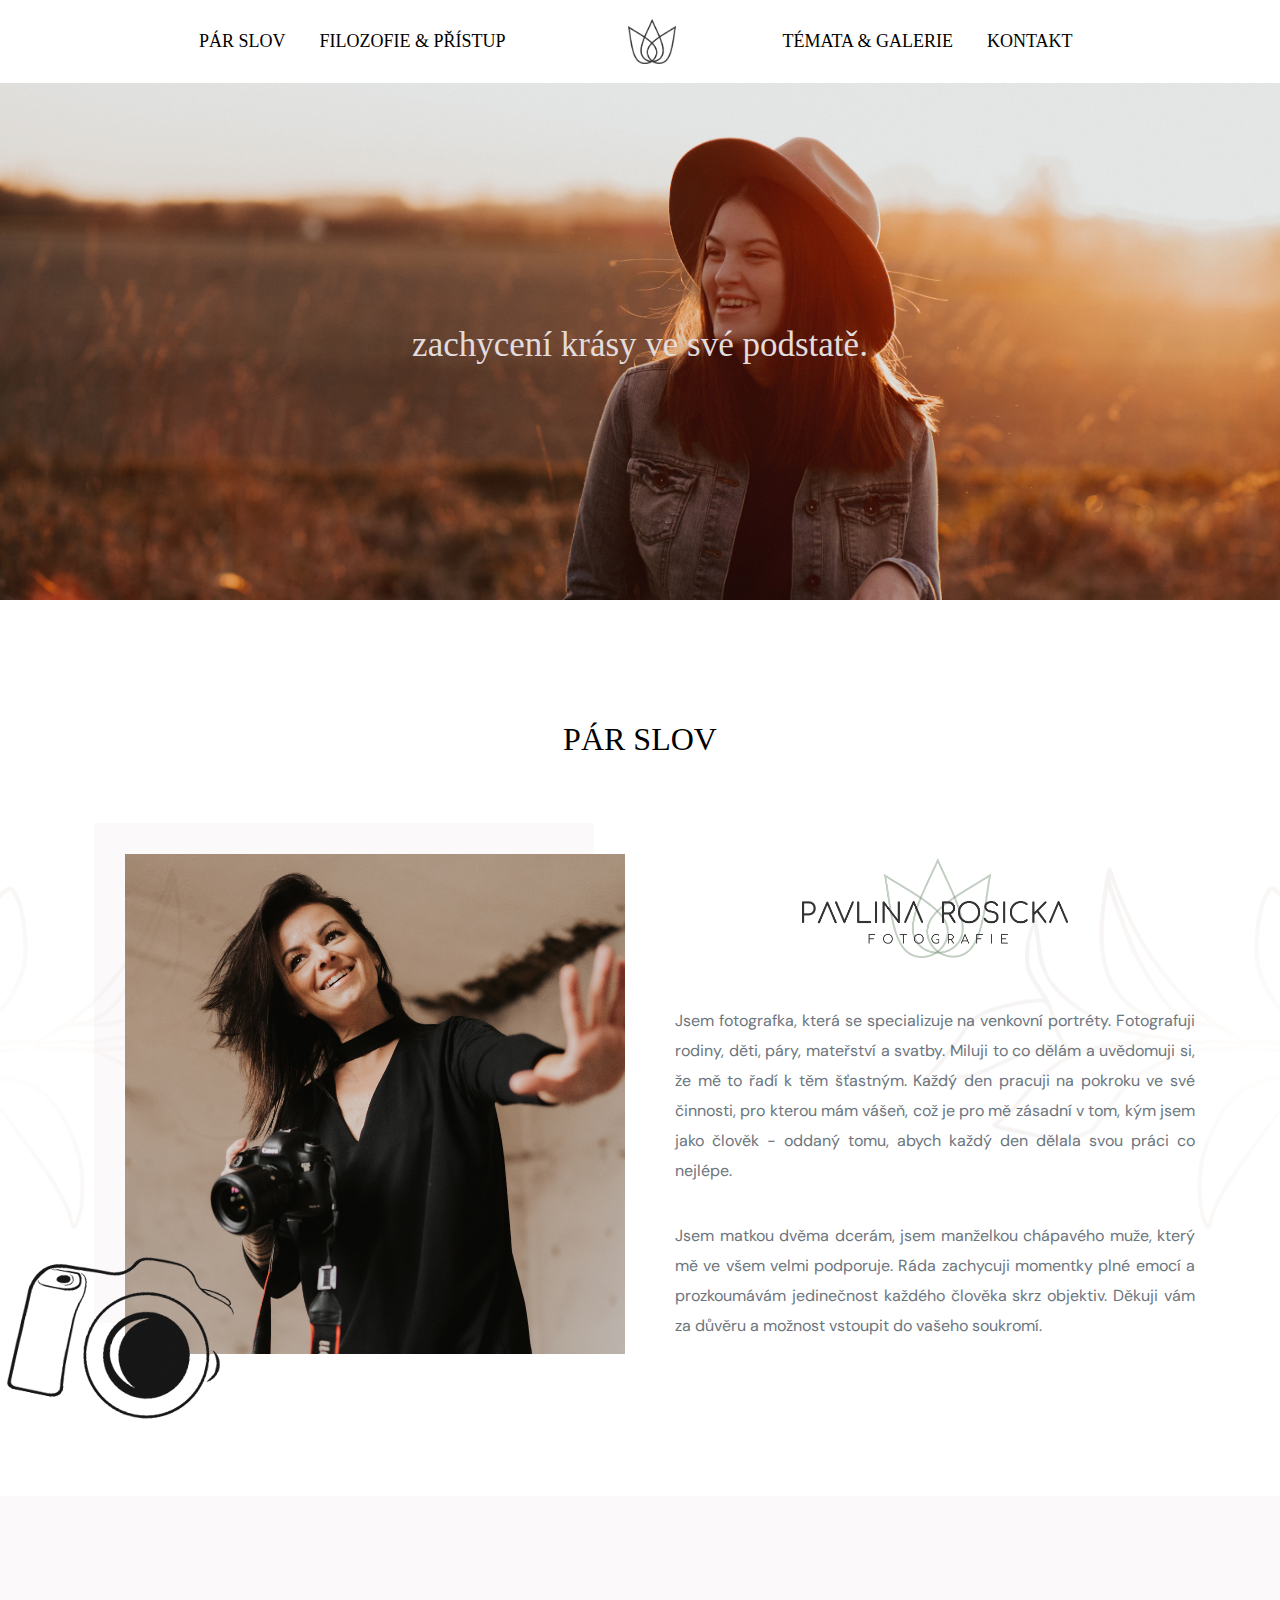
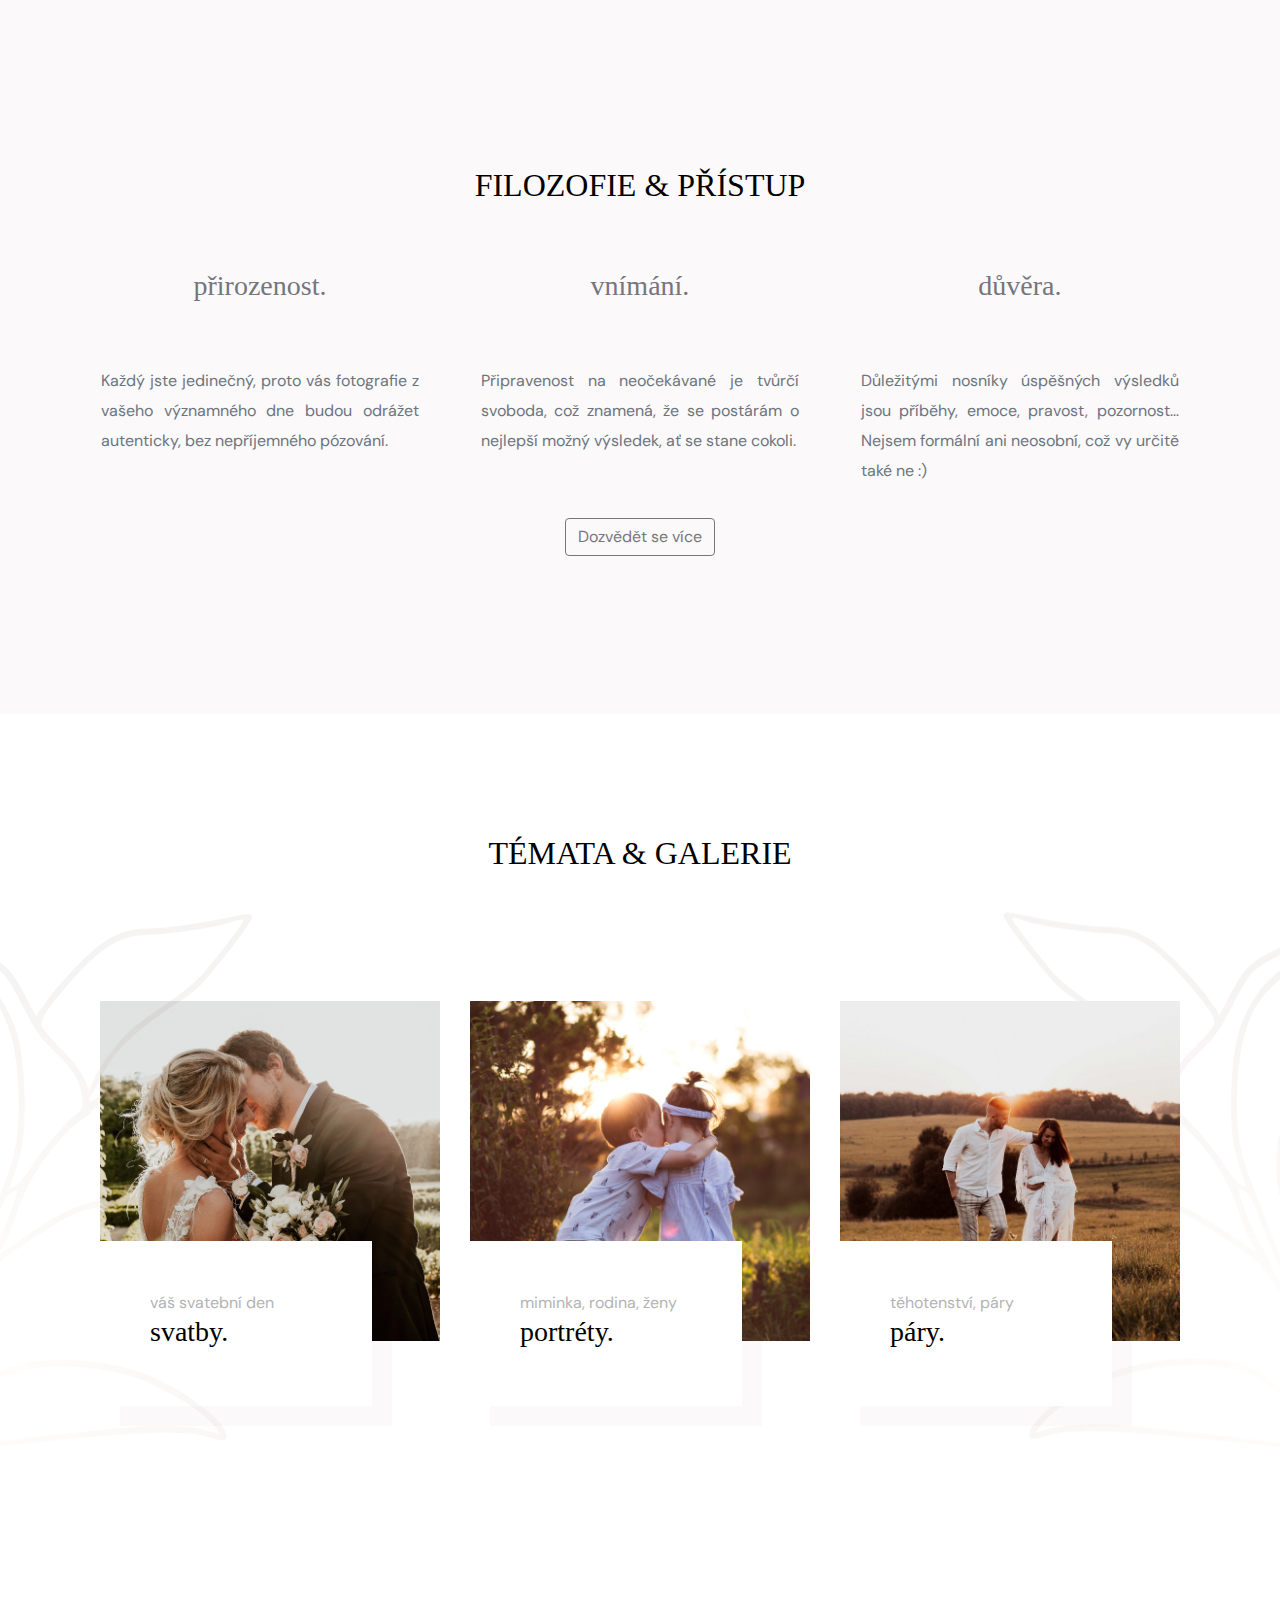
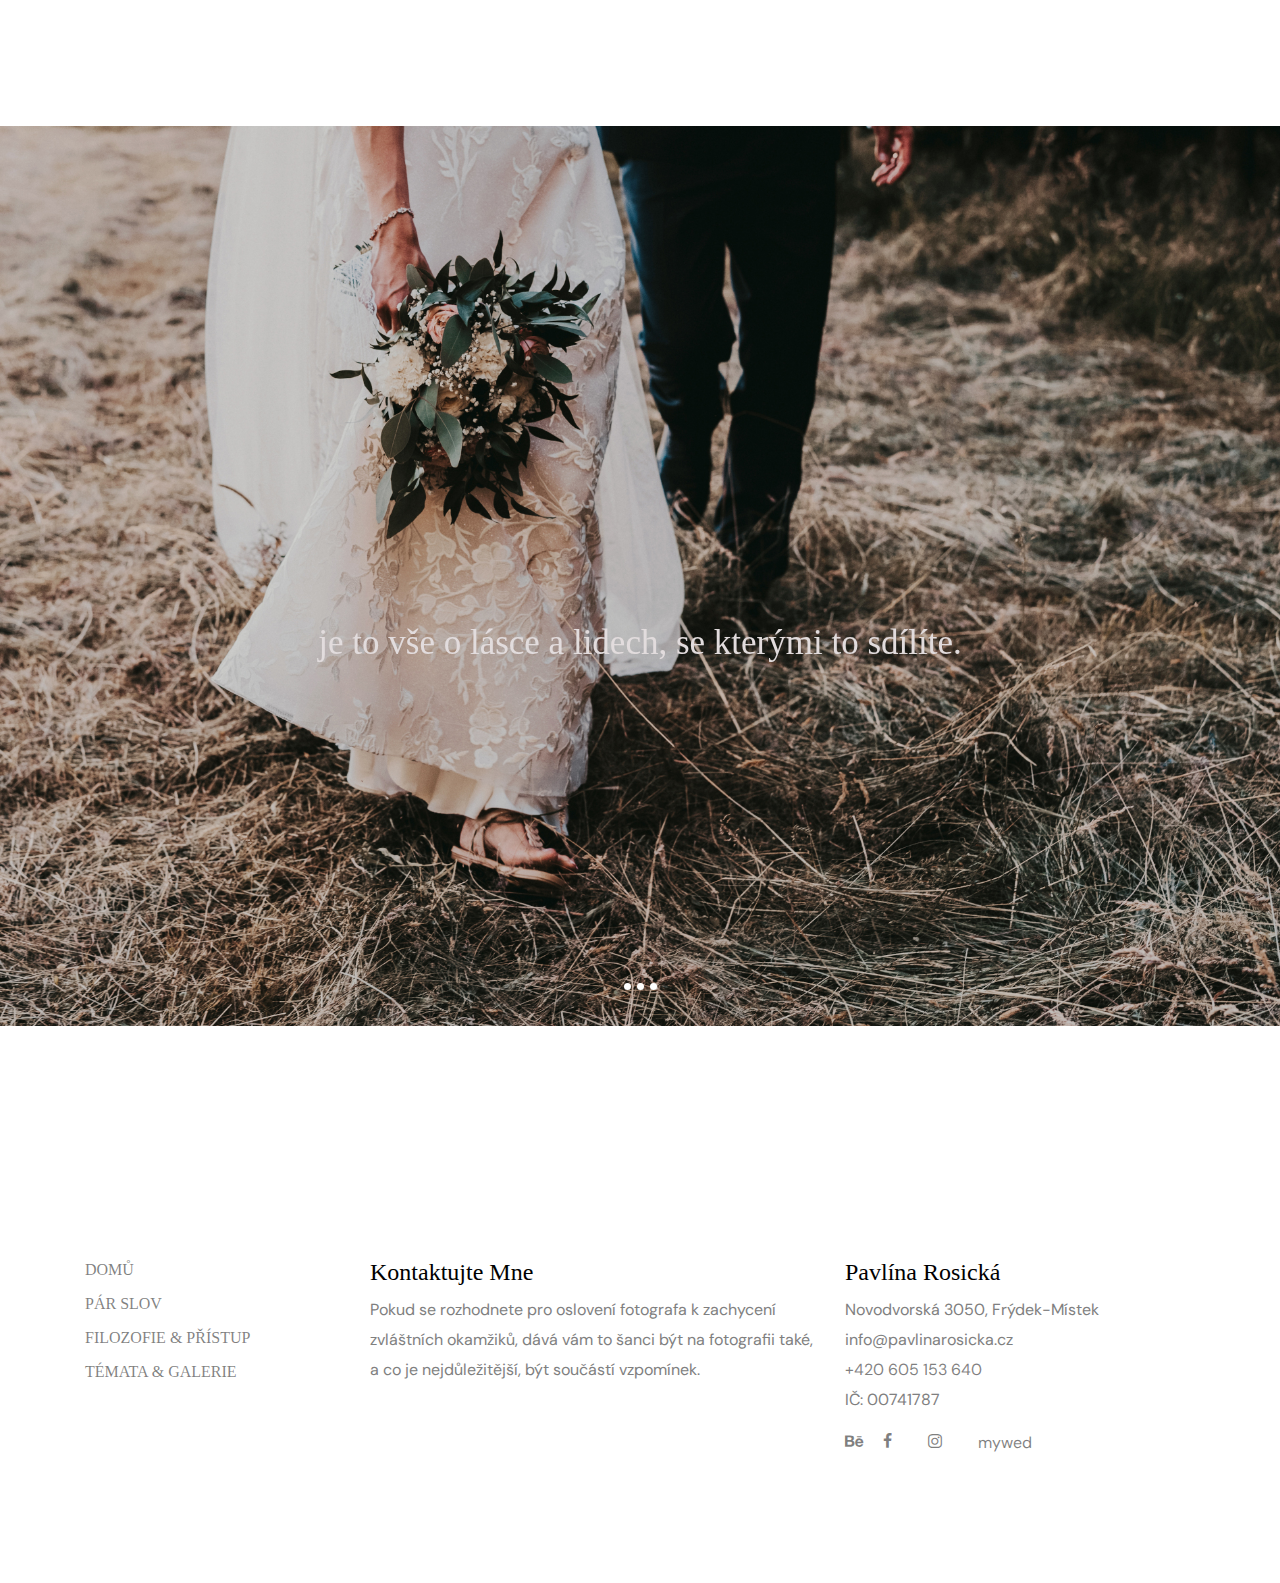
==== index.html @ b14a6e4b "web sdílení" ====
<!DOCTYPE html>
<html lang="cs">

<head>
  <meta charset="utf-8">
  <meta property="og:image" content="http://www.pavlinarosicka.cz/assets/img/logo-sdileni.png">
  <!-- Doplnit aktuální webovku a obrázek, který by se měl zobrazit-->
  <meta name="viewport" content="width=device-width, initial-scale=1, shrink-to-fit=no">
  <meta name="title" content="Pavlína Rosická - svatební fotografka">
  <meta name="description" content="Svatby, Portréty, Rodiny, Páry, Těhotenství, Miminka">
  <meta name="keywords"
    content="portréty,miminka,svatby,děti,novorozeňata,maminky,rodiny,partneři,zásnuby,těhotenství,páry">
  <meta name="author" content="Karina Kotalová">
  <title>Pavlína Rosická - svatební fotografka</title>
  <link rel="shortcut icon" href="assets/img/favicon.ico" alt="Pavlína Rosická fotografka logo">
  <!-- Doplnit logo s koncovkou ico-->
  <link rel="stylesheet" href="css/style.css">
  <link href="https://fonts.googleapis.com/css?family=DM+Sans:300,400,700&display=swap" rel="stylesheet">
  <link rel="stylesheet" href="fonts/icomoon/style.css">
  <link rel="stylesheet" href="css/bootstrap.min.css">
  <link rel="stylesheet" href="css/owl.carousel.min.css">
  <link rel="stylesheet" href="fonts/flaticon/font/flaticon.css">
</head>

<!-- Body Start-->

<body class="modal-padding body-home" data-spy="scroll" data-target=".site-navbar-target" data-offset="300">

  <div class="site-wrap" id="home-section">

    <div class="site-mobile-menu site-navbar-target">

      <div class="site-mobile-menu-header">
        <div class="site-mobile-menu-close">
          <span class="icon-close2 js-menu-toggle">
          </span>
        </div>
      </div>
      <div class="site-mobile-menu-body"></div>

    </div>

  </div>

  <!-- Header Start-->
  <header id="header-1" id="domu" class="site-navbar site-navbar-target fixed-top" style="background: white;" role="banner">

    <div>
      <div class="row align-items-center">

        <div class="col-lg-5">
          <nav class="site-navigation text-right ml-auto" role="navigation">
            <ul class="site-menu main-menu js-clone-nav ml-auto d-none d-lg-block">
              <li><a style="font-size: 18px;" href="index.html#omne" class="nav-link">PÁR SLOV</a></li>
              <li><a style="font-size: 18px;" href="index.html#filozofie" class="nav-link">FILOZOFIE &amp; PŘÍSTUP</a>
              </li>
            </ul>
          </nav>
        </div>

        <div class="col-lg-2 text-center">

          <div class="ml-3 site-logo"><a href="index.html"><img class="img-fluid" style="max-height: 45px;"
                src="assets/img/logo.png" alt="Logo růže v linkách"></a>
          </div>


          <div class="ml-auto toggle-button d-inline-block d-lg-none mt-4"><a href="#"
              class="site-menu-toggle js-menu-toggle"><span class="icon-menu h3 mr-4"></span></a>
          </div>

        </div>

        <div class="col-lg-5">
          <nav class="site-navigation text-left mr-auto " role="navigation">
            <ul class="site-menu main-menu js-clone-nav ml-auto d-none d-lg-block">
              <li><a style="font-size: 18px;" href="index.html#temata" class="nav-link">TÉMATA &amp; GALERIE</a></li>
              <li><a style="font-size: 18px;" href="#kontakt" class="nav-link">KONTAKT</a></li>
            </ul>
          </nav>
        </div>

      </div>
    </div>

  </header>
  <!-- Header End-->

  <!-- Wrapper Start-->
  <div id="fh5co-wrapper">
    <div id="fh5co-page">

      <div class="fh5co-hero" data-section="home">

        <div class="fh5co-overlay">
        </div>

        <div class="fh5co-cover text-center bg-2" data-stellar-background-ratio="0.5"
          style="background-image: url(assets/img/hlavni-fotografie.jpg)">
          <div class="display-t">
            <div class="display-tc">

              <div class="container">
                <div class="col-md-12 col-md-offset-1">
                  <div>
                    <h2 style="font-size: 35px; margin-top: 120px; color: #E2DCDD;">zachycení krásy ve své podstatě.
                    </h2>
                    </p>
                  </div>
                </div>
              </div>

            </div>
          </div>
        </div>

      </div>

    </div>
  </div>
  <!-- Wrapper End-->

  <!-- Our Story Start -->
  <section id="omne" class="Our-story-area story-padding">

    <div class="container">
      <div class="row">
        <div class="col-lg-12">
          <div class="text-center">
            <h2 class="text-black mb-5">PÁR SLOV</h2>
          </div>
        </div>
      </div>
    </div>

    <div class="container">
      <div class="row">

        <div class="col-lg-6">
          <div class="story-img year-experience-99301 mt-5">
            <img src="assets/img/muj-portret.jpg" class="story-imges" alt="Portrét fotografky Pavlíny Rosické">
            <div class="shape-flower-img">
              <img src="assets/img/fotoaparat-linky.png" class="flower-top" alt="Grafika fotoaparátu v linkách">
            </div>
          </div>
        </div>

        <div class="col-lg-6">
          <div class="story-caption text-center">
            <img style="max-height: 100px;" src="assets/img/logo-o-mne.png" class="img-fluid mt-1 mb-5" alt="Logo růže s nápisem Pavlína Rosická">
            <p style="color: black;" class="text-justify text-muted story1">
              Jsem fotografka, která se specializuje na venkovní
              portréty. Fotografuji rodiny, děti, páry, mateřství a svatby. Miluji to co dělám a uvědomuji si, že mě
              to řadí k těm šťastným. Každý den pracuji na pokroku ve své činnosti, pro kterou mám vášeň, což je pro
              mě zásadní v tom, kým jsem jako člověk - oddaný tomu, abych každý den dělala svou práci co nejlépe.</p>
            <p style="color: black;" class="text-justify text-muted story1">Jsem matkou dvěma dcerám,
              jsem manželkou chápavého muže, který mě ve všem velmi podporuje.
              Ráda zachycuji momentky plné emocí a prozkoumávám jedinečnost každého člověka skrz objektiv.
              Děkuji vám za důvěru a možnost vstoupit do vašeho soukromí.
            </p>
          </div>
        </div>


      </div>
    </div>


    <div class="shape-flower d-none d-xl-block mt-5 mb-5">
      <img src="assets/img/shape_left.png" class="flower1" alt="Dekorativní kytka nalevo">
      <img src="assets/img/shape_right.png" class="flower2 " alt="Dekorativní kytka napravo">
    </div>

  </section>
  <!-- Our Story End -->

  <!-- Services Area Start-->
  <section id="filozofie" class="service-area">

    <div class="container">
      <div class="row">
        <div class="col-lg-12">
          <div class="text-center">
            <h2 style="margin-top: 100px;" class="mb-5 text-black">FILOZOFIE &amp; PŘÍSTUP</h2>
          </div>
        </div>
      </div>
    </div>

    <div class="container">
      <div class="row">

        <div class="col-lg-4">
          <div class="singl-services text-center mb-60">
            <div class="top-caption mb-5 mt-3">
              <h3>přirozenost.</h3>
            </div>
            <div class="bottom-caption">
              <p class="p-3 text-justify text-muted">Každý jste jedinečný, proto vás
                fotografie z vašeho významného dne budou odrážet autenticky,
                bez nepříjemného pózování.</p>
            </div>
          </div>
        </div>

        <div class="col-lg-4">
          <div class="singl-services text-center mb-60">
            <div class="top-caption mb-5 mt-3">
              <h3>vnímání.</h3>
            </div>
            <div class="bottom-caption">
              <p class="p-3 text-justify text-muted">Připravenost na neočekávané je tvůrčí svoboda,
                což znamená, že se postárám o nejlepší možný výsledek, ať se stane cokoli.</p>
            </div>
          </div>
        </div>

        <div class="col-lg-4">
          <div class="singl-services text-center mb-60">
            <div class="top-caption mb-5 mt-3">
              <h3>důvěra.</h3>
            </div>
            <div class="bottom-caption">
              <p class="p-3 text-justify text-muted">Důležitými nosníky úspěšných výsledků
                jsou příběhy, emoce, pravost, pozornost… Nejsem formální ani neosobní, což vy určitě také ne :)
              </p>
            </div>
          </div>
        </div>

        <div class="col-lg-12 text-center mb-5">
          <a href="#portfolioModal1" class="btn portfolio-link" data-toggle="modal"
            style="color:#777; border-color: #777;">Dozvědět se více</a>
        </div>

      </div>
    </div>

  </section>
  <!-- Services Area End-->

  <!-- our Memories start -->
  <section id="temata" class="our-memories-area section-padding2">

    <div class="container">

      <div class="row ">
        <div class="col-lg-12">
          <div class="text-center">
            <h2 class="text-black mb-5">TÉMATA &amp; GALERIE</h2>
          </div>
        </div>
      </div>

      <div class="site-section">

        <div class="container">
          <div class="row">

            <div class="col-md-4 ml-auto">
              <div class="media-92812">
                <a style="text-decoration:none" href="fotogalerie-svatby.html"><img src="assets/img/foceni-svatby.jpg"
                    alt="Fotogalerie svateb" class="img-fluid">
                  <div class="text">
                    <span class="caption">váš svatební den</span>
                    <h3>svatby.</h3>
                </a>
              </div>
            </div>
          </div>

          <div class="col-md-4">
            <div class="media-92812">
              <a style="text-decoration:none" href="fotogalerie-miminka-deti-rodiny.html"><img
                  src="assets/img/foceni-deti.jpg" alt="Fotogalerie portrétů" class="img-fluid">
                <div class="text">
                  <span class="caption">miminka, rodina, ženy</span>
                  <h3>portréty.</h3>
              </a>
            </div>
          </div>
        </div>

        <div class="memories-shape d-none d-xl-block">
          <img src="assets/img/memories/left-img.png" class="memories-shape1" alt="">
          <img src="assets/img/memories/right-img.png" class="memories-shape2" alt="">
        </div>

        <div class="col-md-4 ml-auto">
          <div class="media-92812">
            <a style="text-decoration:none" href="fotogalerie-tehotenstvi-pary.html"><img src="assets/img/foceni-pary.png"
              alt="Fotogalerie párů" class="img-fluid">
              <div class="text">
                <span class="caption">těhotenství, páry</span>
                <h3>páry.</h3>
            </a>
          </div>
        </div>
      </div>


    </div>
    </div>

    </div>

    </div>
    <!-- Shape Img -->
  </section>
  <!-- our Memories End-->


  <!-- Carousel Start-->
  <div class="site-section">
    <div class="owl-carousel owl-1">

      <div class="ftco-blocks-cover-1">
        <div class="ftco-cover-1" style="background-image: url('assets/img/svatebnifotoprolinani1.jpg');">
          <div class="row align-items-center justify-content-center">
            <div class="col-lg-12 text-center p-5 m-5">
              <h2 style="font-size: 35px; color: #E2DCDD; margin-top: 400px;">je to vše o lásce a lidech, se
                kterými to sdílíte.</h2>
            </div>
          </div>
        </div>
      </div>

      <div class="ftco-blocks-cover-1">
        <div class="ftco-cover-1" style="background-image: url('assets/img/svatebnifotoprolinani2.jpg');">
          <div class="row align-items-center justify-content-center">
            <div class="col-lg-12 p-5 m-5">
              <h2 style="font-size: 35px; color: #E2DCDD; margin-top: 400px;">ráda vás navedu, pokud bude potřeba.
              </h2>
            </div>
          </div>
        </div>
      </div>

      <div class="ftco-blocks-cover-1">
        <div class="ftco-cover-1" style="background-image: url('assets/img/svatebnifotoprolinani3.jpg');">
          <div class="row align-items-center justify-content-center text-right">
            <div class="col-lg-12 p-5 m-5">
              <h2 style="font-size: 35px; color: #E2DCDD; margin-top: 400px;">zachycení jedinečnosti, v tom, jak se
                odvíjí.</h2>
            </div>
          </div>
        </div>
      </div>

    </div>
  </div>
  <!-- Carousel End-->

  <!-- ======= Start Modal section ======= -->
  <!-- Start Modal 1-->
  <div class="portfolio-modal modal modal-padding fade" id="portfolioModal1" tabindex="-1" role="dialog"
    aria-hidden="true">
    <div class="modal-dialog">
      <div class="modal-content">

        <div class="close-modal" data-dismiss="modal"><img src="assets/img/close-icon.svg" alt="Close modal">
        </div>

        <div class="container">
          <div class="row justify-content-center">
            <div class="col-lg-10">
              <div class="modal-body">

                <!-- Project Details Go Here-->
                <h2 class="text-uppercase mt-5">FILOZOFIE & PŘÍSTUP</h2>
                <p class="font-italic">
                  "Užijte si váš den naplno"
                </p>
                <hr class="m-4">
                <p class="text-justify m-3">Každý jste jedinečný, proto vás fotografie z vašeho významného dne budou
                  odrážet
                  autenticky, bez nepříjemného pózování.
                </p>
                <img src="assets/img/objeti.jpg" alt="Objetí muže a ženy" class="img-fluid">
                <p class="text-justify m-3">Rozhodli jste se pro kostel, stodolu nebo louku. Máte v plánu pozvat dva
                  svědky nebo dvě
                  stě svých nejbližších. Ať už si užíváte luxusní servis nebo přirozené prostředí v hospodě, to
                  jsou pouhé detaily. Základem dne je oslava člověka, se kterým jste se rozhodli strávit zbytek
                  svého života. Je to vše o lásce, slibech, které skládáte, a lidech, se kterými to sdílíte.
                </p>
                <img src="assets/img/nevestaazenich.jpg" alt="Nevěsta a Ženich" class="img-fluid">
                <p class="text-justify m-3">Dám vám směr, pokud to budete potřebovat. Budu respektovat váš prostor, budu
                  tiše
                  organizovaná, bezstarostná a ostražitá, věnovat se dosažení svých nejlepších výsledků.
                </p>
                <img src="assets/img/bycihlava.jpg" alt="Byčí hlava vysící na stěně stodoly" class="img-fluid">
                <p class="text-justify m-3">Důležitými nosníky úspěšných výsledků jsou příběhy, emoce, pravost,
                  pozornost... Nejsem formální ani neosobní, což vy určitě také ne :)
                </p>
                <img src="assets/img/skupinovefoceni.jpg" alt="Skupinové focení" class="img-fluid">
                <p class="text-justify m-3">Jsem velmi organizovaná a vždy dobře připravená. Tato pozornost, věnovaná
                  detailům, mi
                  pomáhá být ve vašem dni opravdu flexibilní. Můžete nerušeně odpočívat. Připravenost na neočekávané je
                  tvůrčí svoboda,
                  což znamená, že získáte nejlepší možný
                  výsledek, ať se stane cokoli.
                </p>
                <img src="assets/img/skrinkasprstynky.jpg" alt="Skříňka s prstýnky" class="img-fluid">
                <p class="text-justify m-3">Chcete být uvolnění a nejvíce se vám líbí fotografie, vzniklé při náhodných
                  momentkách? Já
                  také, ale také vím, že ve svůj svatební den potkáte nejdůležitější lidi ve svém životě. Velmi
                  ráda zaznamenám tuto vzácnou chvíli pomocí několika formálnějších rodinných portrétů.
                  Budou to tradiční skupinové záběry s usměvavými tvářemi, ale budou rychlé a zábavné a
                  nenaruší tok dne.
                </p>
                <img src="assets/img/pozactyrlidi.jpg" alt="Pózování čtyř lidí" class="img-fluid">
                <p class="text-justify m-3">Mám ráda práci, kterou dělám, ale beru ji velmi vážně. Jsem plně připravena
                  na zálohy,
                  další karty a baterie. Můžete se tak cítit bezpečně, mám zavedeny pracovní postupy, které
                  zajistí, že se o vaše fotografie postarám v každé fázi procesu, od okamžitého zálohování
                  snímků z vašeho dne, k archivaci obrázků pro budoucnost.
                </p>
                <img src="assets/img/svatebnioznameni.jpg" alt="Svatební oznámení" class="img-fluid">
                <p class="text-justify m-3">A když bude potřeba cokoliv zachraňovat, vždy u sebe nosím šicí soupravu a
                  tvé tchýni půjčím kabát, pokud ji bude zima.
                  Znamená to, že na váš den dorazím svěží a připravená zachytit jedinečnost, v tom, jak se odvíjí.
                </p>
                <img src="assets/img/fotografkasesvatebcany.jpg" alt="Fotografka se svatebčany" class="img-fluid">

                <div class="col-lg-12 text-center mb-5">
                  <a target="_blank" href="index.html#temata" class="btn" style="color:#777; border-color: #777;">Přejít
                    do fotogalerie</a>
                  <a href="index.html" class="btn" style="color:#777; border-color: #777;">Zavřít</a>
                </div>

              </div>
            </div>
          </div>
        </div>

      </div>
    </div>
  </div>
  <!-- End Modal 1-->



  <footer id="kontakt" class="site-footer">
    <div class="container">
      <div class="row">

        <div class="col-md-12">
          <div class="row">

            <div class="col-md-3 mb-3">
              <ul class="list-unstyled">
                <li><a style="text-decoration:none" href="index.html">DOMŮ</a></li>
                <li><a style="text-decoration:none" href="#omne">PÁR SLOV</a></li>
                <li><a style="text-decoration:none" href="#filozofie">FILOZOFIE &amp; PŘÍSTUP</a></li>
                <li><a style="text-decoration:none" href="#temata">TÉMATA &amp; GALERIE</a></li>
              </ul>
            </div>

            <div class="col-md-5 mb-3">
              <h4>Kontaktujte Mne</h4>
              <p>Pokud se rozhodnete pro oslovení fotografa k zachycení zvláštních okamžiků, dává vám to šanci být na
                fotografii také, a co je nejdůležitější, být součástí vzpomínek.</p>
            </div>

            <div class="col-md-4">
              <h4>Pavlína Rosická</h4>
              <p>Novodvorská 3050, Frýdek-Místek<br> info@pavlinarosicka.cz <br><a style="text-decoration:none"
                  href="tel:++420605153640">+420 605 153 640</a><br>IČ: 00741787 <br>
              </p>
              <a style="text-decoration:none" href="https://www.behance.net/pavlnarosicka"
                class="smoothscroll pl-0 pr-3"><span class="icon-behance"></span></a>
              <a style="text-decoration:none" href="https://www.facebook.com/pavlina.rosicka.7"
                class="smoothscroll pl-0 pr-3"><span class="icon-facebook"></span></a>
              <!-- <a href="#" class="pl-3 pr-3"><span class="icon-twitter"></span></a> -->
              <a style="text-decoration:none" href="https://www.instagram.com/rossi_photographer/"
                class="pl-3 pr-3"><span class="icon-instagram"></span></a>
              <a style="text-decoration:none" href="https://mywed.com/cs/photographer/1411/"
                class="pl-3 pr-3"><span>mywed</span></a>
            </div>


          </div>
        </div>

      </div>
    </div>
  </footer>

  <script src="js/jquery-3.3.1.min.js"></script>
  <script src="js/bootstrap.min.js"></script>
  <script src="js/owl.carousel.min.js"></script>
  <script src="js/main.js"></script>

</body>

</html>
---- css/style.css ----
/* Photogallery */

.site-section {
  padding: 2.5em 0;
}

@media (min-width: 768px) {
  .site-section {
    padding: 5em 0;
  }
}

.site-section.site-section-sm {
  padding: 4em 0;
}

.site-section-heading {
  position: relative;
}


.site-section-heading:after {
  content: "";
  left: 0%;
  bottom: 0;
  position: absolute;
  width: 100px;
  height: 1px;
  background: #000;
}

.site-section-heading.text-center:after {
  content: "";
  -webkit-transform: translateX(-50%);
  -ms-transform: translateX(-50%);
  transform: translateX(-50%);
  content: "";
  left: 50%;
  bottom: 0;
  position: absolute;
  width: 100px;
  height: 1px;
  background: #000;
}


.site-section-heading:after {
  content: "";
  left: 0%;
  bottom: 0;
  position: absolute;
  width: 100px;
  height: 1px;
  background: #000;
}

.site-section-heading.text-center:after {
  content: "";
  -webkit-transform: translateX(-50%);
  -ms-transform: translateX(-50%);
  transform: translateX(-50%);
  content: "";
  left: 50%;
  bottom: 0;
  position: absolute;
  width: 100px;
  height: 1px;
  background: #000;
}

.image-wrap-2 {
  display: block;
  overflow: hidden;
  top: 0;
  left: 0;
  margin-bottom: 30px;
}

.image-wrap-2:before {
  /* position: absolute; */
  content: "";
  left: 0;
  right: 0;
  bottom: 0;
  top: 0;
  z-index: 1;
  background: rgba(0, 0, 0, 0);
  -webkit-transition: .3s all ease;
  -o-transition: .3s all ease;
  transition: .3s all ease;
}

.image-wrap-2 img {
  /* filter: url(filters.svg#grayscale); Firefox 3.5+ */
  filter: gray;
  /* IE5+ */
  -webkit-filter: grayscale(1);
  /* Webkit Nightlies & Chrome Canary */
  /* -webkit-transition: all .1s ease-in-out; */
}

.image-wrap-2:hover img {
  filter: none;
  -webkit-filter: grayscale(0);
  /* -webkit-transform: scale(1.01); */
}

.image-wrap-2 .image-info {
  text-align: center;
  position: absolute;
  top: 50%;
  left: 50%;
  z-index: 2;
  -webkit-transform: translate(-50%, -50%);
  -ms-transform: translate(-50%, -50%);
  transform: translate(-50%, -50%);
}

.image-wrap-2 .image-info h2 {
  color: #fff;
}

.image-wrap-2:hover:before {
  background: rgba(0, 0, 0, 0.4);
  content: "";
}

.swiper-container .swiper-slide .image-wrap .image-info {
  text-align: center;
  position: absolute;
  top: 50%;
  left: 50%;
  z-index: 2;
  -webkit-transform: translate(-50%, -50%);
  -ms-transform: translate(-50%, -50%);
  transform: translate(-50%, -50%);
}

.swiper-container .swiper-slide .image-wrap .image-info h2 {
  color: #fff;
}

.swiper-container .swiper-slide .image-wrap:hover:before {
  background: rgba(0, 0, 0, 0.4);
  content: "";
}

.image-wrap-2 .image-info {
  text-align: center;
  position: absolute;
  top: 50%;
  left: 50%;
  z-index: 2;
  -webkit-transform: translate(-50%, -50%);
  -ms-transform: translate(-50%, -50%);
  transform: translate(-50%, -50%);
}

.image-wrap-2 .image-info h2 {
  color: #fff;
}

.image-wrap-2:hover:before {
  background: rgba(0, 0, 0, 0.4);
  content: "";
}

.icon-menu {
  margin-top: 0px !important;
  margin-right: 30px;
  color: black;
}

body {
  overflow: auto !important
}

#header-1 {
  padding-right: 0 !important;
  min-width: 100vw !important;
}

.modal-open,
.modal-open .modal {
  padding-right: 0 !important;
}

.close-modal {
  position: absolute;
  top: 1.5rem;
  right: 1.5rem;
  width: 2rem;
  height: 2rem;
  cursor: pointer;
  background-color: transparent;
}

.close-modal:hover {
  opacity: 0.3;
}

.portfolio-modal .modal-dialog {
  max-width: 70vw;
  text-align: center;
  align-items: center;
  margin-top: 20px;
}

@media (max-width: 767px) {
  .portfolio-modal .modal-dialog {
    max-width: 100vw;
    text-align: center;
    align-items: center;
    margin-top: 30px;
  }
  #header {
  max-width: 95vw !important;
}
}

@media (min-width: 768px) {

  header.masthead {
    padding-top: 17rem;
    padding-bottom: 0rem;
    max-width: 100vw !important;
  }

  header.masthead .masthead-subheading {
    font-size: 2.25rem;
    font-style: italic;
    line-height: 2.25rem;
    margin-bottom: 2rem;
  }

  header.masthead .masthead-heading {
    font-size: 4.5rem;
    font-weight: 700;
    line-height: 4.5rem;
    margin-bottom: 4rem;
  }

}

#portfolio .portfolio-item {
  max-width: 25rem;
  margin-left: auto;
  margin-right: auto;
}

#portfolio .portfolio-item .portfolio-link {
  position: relative;
  display: block;
  margin: 0 auto;
}

#portfolio .portfolio-item .portfolio-link .portfolio-hover {
  display: flex;
  position: absolute;
  width: 100%;
  height: 100%;
  background: rgba(243, 139, 42, 0.7);
  align-items: center;
  justify-content: center;
  opacity: 0;
  transition: opacity ease-in-out 0.25s;
}

#portfolio .portfolio-item .portfolio-link .portfolio-hover .portfolio-hover-content {
  font-size: 1.25rem;
  color: white;
}

#portfolio .portfolio-item .portfolio-link:hover .portfolio-hover {
  opacity: 1;
}

#portfolio .portfolio-item .portfolio-caption {
  padding: 1.5rem;
  text-align: center;
  background-color: #fff;
}

#portfolio .portfolio-item .portfolio-caption .portfolio-caption-heading {
  font-size: 1.5rem;
  font-family: "Montserrat", -apple-system, BlinkMacSystemFont, "Segoe UI", Roboto, "Helvetica Neue", Arial, sans-serif, "Apple Color Emoji", "Segoe UI Emoji", "Segoe UI Symbol", "Noto Color Emoji";
  font-weight: 700;
  margin-bottom: 0;
}

#portfolio .portfolio-item .portfolio-caption .portfolio-caption-subheading {
  font-style: italic;
  font-family: "Droid Serif", -apple-system, BlinkMacSystemFont, "Segoe UI", Roboto, "Helvetica Neue", Arial, sans-serif, "Apple Color Emoji", "Segoe UI Emoji", "Segoe UI Symbol", "Noto Color Emoji";
}

.portfolio-modal .modal-dialog {
  margin: 1rem;
  max-width: 100vw;
}

.portfolio-modal .modal-content {
  padding-top: 3rem;
  padding-bottom: 3rem;
  text-align: center;
}

.portfolio-modal .modal-content h2 {
  font-size: 2.5rem;
  line-height: 3rem;
}

.portfolio-modal .modal-content p.item-intro {
  font-style: italic;
  margin-bottom: 2rem;
  font-family: "Droid Serif", -apple-system, BlinkMacSystemFont, "Segoe UI", Roboto, "Helvetica Neue", Arial, sans-serif, "Apple Color Emoji", "Segoe UI Emoji", "Segoe UI Symbol", "Noto Color Emoji";
}

.portfolio-modal .modal-content p {
  margin-bottom: 2rem;
}

.portfolio-modal .modal-content ul.list-inline {
  margin-bottom: 2rem;
}

.portfolio-modal .modal-content img {
  margin-bottom: 2rem;
}

.portfolio-modal .close-modal {
  position: absolute;
  top: 1.5rem;
  right: 1.5rem;
  width: 2rem;
  height: 2rem;
  cursor: pointer;
  background-color: transparent;
}

.portfolio-modal .close-modal:hover {
  opacity: 0.3;
}



/* .fixed-top {
  position: fixed;
  top: 0px;
  right: 0;
  left: 0;
  z-index: 1030;
} */

section {
  margin-top: 120px;
  margin-bottom: 120px;
}

.our-memories-area {
  position: relative
}

.our-memories-area .memory {
  -webkit-transition: all .4s ease-out 0s;
  -moz-transition: all .4s ease-out 0s;
  -ms-transition: all .4s ease-out 0s;
  -o-transition: all .4s ease-out 0s;
  transition: all .4s ease-out 0s
}

.our-memories-area .memory .memories-img {
  position: relative
}

.our-memories-area .memory .memories-img::before {
  position: absolute;
  content: "";
  background-color: rgba(0, 0, 0, 0.6);
  width: 100%;
  height: 100%;
  left: 0;
  top: 0;
  bottom: 0;
  right: 0;
  z-index: 1;
  opacity: 0;
  visibility: hidden;
  background-repeat: no-repeat;
  -webkit-transition: all .4s ease-out 0s;
  -moz-transition: all .4s ease-out 0s;
  -ms-transition: all .4s ease-out 0s;
  -o-transition: all .4s ease-out 0s;
  transition: all .4s ease-out 0s
}

.our-memories-area .memory .memories-img img {
  width: 100%
}

.our-memories-area .memory .memories-img .menorie-icon {
  position: absolute;
  top: 50%;
  left: 0;
  right: 0;
  text-align: center;
  font-weight: 800
}

.our-memories-area .memory .memories-img .menorie-icon i {
  color: #fff;
  font-size: 20px;
  width: 40px;
  height: 40px;
  line-height: 35px;
  border: 2px solid #fff;
  font-weight: 800;
  cursor: pointer;
  position: relative;
  z-index: 2;
  display: inline-block;
  border-radius: 50%;
  opacity: 0;
  visibility: hidden;
  -webkit-transition: all .4s ease-out 0s;
  -moz-transition: all .4s ease-out 0s;
  -ms-transition: all .4s ease-out 0s;
  -o-transition: all .4s ease-out 0s;
  transition: all .4s ease-out 0s;
  transform: scale(0)
}

.our-memories-area .memories-shape .memories-shape1 {
  position: absolute;
  left: 0;
  top: 50%;
  transform: translateY(-50%);
  z-index: 0
}

.our-memories-area .memories-shape .memories-shape2 {
  position: absolute;
  right: 0;
  top: 50%;
  transform: translateY(-50%);
  z-index: 0
}

h1,
h2,
h3,
h3,
h4,
h5,
h6 {
  font-family: "Playfair Display", serif;
  color: #362d2b;
  margin-top: 0px;
  font-style: normal;
  font-weight: 500;
  text-transform: normal
}

p {
  font-family: "DM Sans", -apple-system, BlinkMacSystemFont, "Segoe UI", Roboto, "Helvetica Neue", Arial, "Noto Sans", sans-serif, "Apple Color Emoji", "Segoe UI Emoji", "Segoe UI Symbol", "Noto Color Emoji";
  color: #978e98;
  font-size: 16px;
  line-height: 30px;
  margin-bottom: 15px;
  font-weight: normal
}

li {
  font-family: "Playfair Display", serif;
  color: #000000;
}


.Our-story-area {
  position: relative
}

.Our-story-area .story-img {
  position: relative;
  margin-left: 40px
}

@media only screen and (min-width: 576px) and (max-width: 767px) {
  .Our-story-area .story-img {
    margin-left: 0px;
    margin-bottom: 50px
  }
}

@media (max-width: 767px) {
  .Our-story-area .story-img {
    margin-left: 0px;
    margin-bottom: 50px
  }
}

.Our-story-area .story-img .story-imges {
  width: 100%
}

@media (max-width: 767px) {
  .Our-story-area .story-img .shape-flower-img {
    display: none
  }
}

.Our-story-area .story-img .shape-flower-img .flower-top {
  position: absolute;
  bottom: -79px;
  left: -120px
}

.Our-story-area .story-caption {
  padding-left: 48px;
  padding-right: 45px;
  /* padding-top: 18px */
}

@media only screen and (min-width: 1200px) and (max-width: 1600px) {
  .Our-story-area .story-caption {
    padding-left: 20px;
    padding-right: 0;
    padding-top: 48px
  }
}

@media only screen and (min-width: 992px) and (max-width: 1199px) {
  .Our-story-area .story-caption {
    padding-left: 20px;
    padding-right: 0;
    padding-top: 20px
  }
}

@media only screen and (min-width: 768px) and (max-width: 991px) {
  .Our-story-area .story-caption {
    padding-left: 0px;
    padding-right: 0;
    padding-top: 0px
  }
}

@media only screen and (min-width: 576px) and (max-width: 767px) {
  .Our-story-area .story-caption {
    padding-left: 0px;
    padding-right: 0;
    padding-top: 0px;
    padding-top: 0px
  }
}

@media (max-width: 767px) {
  .Our-story-area .story-caption {
    padding-left: 0px;
    padding-right: 0;
    padding-top: 0px
  }
}

.Our-story-area .story-caption img {
  margin-bottom: 10px
}

.Our-story-area .story-caption h3 {
  font-size: 40px;
  font-weight: 700;
  margin-bottom: 14px;
  color: #362d2b;
  font-family: "Playfair Display", serif;
  line-height: 1.2;
  text-transform: uppercase;
  margin-bottom: 44px
}

@media only screen and (min-width: 992px) and (max-width: 1199px) {
  .Our-story-area .story-caption h3 {
    margin-bottom: 10px
  }
}

.Our-story-area .story-caption .story1 {
  margin-bottom: 35px
}

@media only screen and (min-width: 992px) and (max-width: 1199px) {
  .Our-story-area .story-caption .story1 {
    margin-bottom: 10px
  }
}

.Our-story-area .shape-flower .flower1 {
  position: absolute;
  left: 0;
  top: 50%;
  transform: translateY(-50%)
}

.Our-story-area .shape-flower .flower2 {
  position: absolute;
  right: 0;
  top: 50%;
  transform: translateY(-50%)
}

.service-area {
  background: #fbf9fa;
  /* padding-top: 170px;
  padding-bottom: 110px; */
}

@media only screen and (min-width: 1200px) and (max-width: 1600px) {
  .service-area {
    padding-top: 170px;
    padding-bottom: 110px
  }
}

@media only screen and (min-width: 992px) and (max-width: 1199px) {
  .service-area {
    padding-top: 140px;
    padding-bottom: 85px
  }
}

@media only screen and (min-width: 768px) and (max-width: 991px) {
  .service-area {
    padding-top: 140px;
    padding-bottom: 85px
  }
}

@media only screen and (min-width: 576px) and (max-width: 767px) {
  .service-area {
    padding-top: 70px;
    padding-bottom: 0px
  }
}

@media (max-width: 767px) {
  .service-area {
    padding-top: 70px;
    padding-bottom: 0px
  }
}

.service-area .col-lg-4:nth-child(3) .singl-services::before {
  display: none
}

.service-area .singl-services {
  position: relative
}

.service-area .singl-services::before {
  position: absolute;
  content: "";
  top: 50%;
  right: -17px;
  width: 2px;
  height: 75px;
  transform: translateY(-50%)
}

@media (max-width: 767px) {
  .service-area .singl-services::before {
    display: none
  }
}

@media only screen and (min-width: 576px) and (max-width: 767px) {
  .service-area .singl-services::before {
    display: none
  }
}

@media only screen and (min-width: 768px) and (max-width: 991px) {
  .service-area .singl-services::before {
    display: none
  }
}

.service-area .singl-services .top-caption h4 {
  color: #362d2b;
  font-size: 35px;
  font-weight: 400;
  line-height: 1.2
}

.service-area .singl-services .top-caption p {
  font-family: "Playfair Display", serif;
  color: #362d2b;
  font-size: 20px;
  margin-bottom: 54px
}

.service-area .singl-services .services-img {
  position: relative;
  z-index: 0
}

.service-area .singl-services .services-img img {
  position: relative;
  margin-bottom: 43px;
  /* border: 10px solid rgba(255, 255, 255, 0.8); */
  /* border-radius: 50% */
}

.service-area .singl-services .services-img .back-flower {
  position: absolute;
  right: -2px;
  bottom: 0;
  z-index: -1;
  top: 3px
}

@media only screen and (min-width: 768px) and (max-width: 991px) {
  .service-area .singl-services .services-img .back-flower {
    right: 180px
  }
}

@media only screen and (min-width: 576px) and (max-width: 767px) {
  .service-area .singl-services .services-img .back-flower {
    right: 50px
  }
}

@media (max-width: 767px) {
  .service-area .singl-services .services-img .back-flower {
    right: 0px
  }
}

.service-area .singl-services .services-img .back-flower img {
  margin-bottom: 0px;
  border: 0;
  border-radius: 0
}

.service-area .singl-services .bottom-caption span {
  color: #daad9e;
  letter-spacing: 10px;
  font-size: 16px;
  font-weight: 400;
  margin-bottom: 15px;
  display: block
}

.service-area .singl-services .bottom-caption p {
  color: #090908
}

.service-area .col-lg-4:nth-child(3) .singl-services::before {
  display: none
}

.service-area .singl-services {
  position: relative
}

.service-area .singl-services::before {
  position: absolute;
  content: "";
  top: 50%;
  right: -17px;
  width: 2px;
  height: 75px;
  transform: translateY(-50%)
}

@media (max-width: 767px) {
  .service-area .singl-services::before {
    display: none
  }
}

@media only screen and (min-width: 576px) and (max-width: 767px) {
  .service-area .singl-services::before {
    display: none
  }
}

@media only screen and (min-width: 768px) and (max-width: 991px) {
  .service-area .singl-services::before {
    display: none
  }
}

.service-area .singl-services .top-caption h4 {
  color: #362d2b;
  font-size: 35px;
  font-weight: 400;
  line-height: 1.2
}

.service-area .singl-services .top-caption p {
  font-family: "Playfair Display", serif;
  color: #362d2b;
  font-size: 20px;
  margin-bottom: 54px
}

.service-area .singl-services .services-img {
  position: relative;
  z-index: 0
}

.service-area .singl-services .services-img img {
  position: relative;
  margin-bottom: 43px;
  /* border: 10px solid rgba(255, 255, 255, 0.8); */
  /* border-radius: 50% */
}

.service-area .singl-services .services-img .back-flower {
  position: absolute;
  right: -2px;
  bottom: 0;
  z-index: -1;
  top: 3px
}

@media only screen and (min-width: 768px) and (max-width: 991px) {
  .service-area .singl-services .services-img .back-flower {
    right: 180px
  }
}

@media only screen and (min-width: 576px) and (max-width: 767px) {
  .service-area .singl-services .services-img .back-flower {
    right: 50px
  }
}

@media (max-width: 767px) {
  .service-area .singl-services .services-img .back-flower {
    right: 0px
  }
}

.service-area .singl-services .services-img .back-flower img {
  margin-bottom: 0px;
  border: 0;
  border-radius: 0
}

.service-area .singl-services .bottom-caption span {
  color: #daad9e;
  letter-spacing: 10px;
  font-size: 16px;
  font-weight: 400;
  margin-bottom: 15px;
  display: block
}

.service-area .singl-services .bottom-caption p {
  color: #090908
}


.bg-2 {
  background-attachment: fixed;
  background-clip: initial;
  background-color: rgba(0, 0, 0, 0);
  background-origin: initial;
  background-position: center center;
  background-repeat: no-repeat;
  background-size: cover;
  position: relative;
  z-index: 0;
}

#fh5co-wrapper {
  overflow-x: hidden;
  position: relative;
}

.fh5co-offcanvas {
  overflow: hidden;
}

.fh5co-offcanvas #fh5co-wrapper {
  overflow: hidden !important;
}

#fh5co-page {
  position: relative;
  -webkit-transition: 0.5s;
  -o-transition: 0.5s;
  transition: 0.5s;
}

.fh5co-offcanvas #fh5co-page {
  -moz-transform: translateX(-240px);
  -webkit-transform: translateX(-240px);
  -ms-transform: translateX(-240px);
  -o-transform: translateX(-240px);
  transform: translateX(-240px);
}

@media screen and (max-width: 768px) {
  #fh5co-menu-wrap {
    display: none;
  }
}

.fh5co-overlay {
  position: absolute !important;
  width: 100%;
  top: 0;
  left: 0;
  bottom: 0;
  right: 0;
  z-index: 1;
  /* background: rgba(0, 0, 0, 0.4); */
}

.fh5co-cover {
  background-size: cover;
  position: relative;
}

@media screen and (max-width: 768px) {
  .fh5co-cover {
    padding: 3em 0;
  }
}

.fh5co-cover .display-t {
  display: table;
  height: 600px;
  width: 100%;
  position: relative;
  z-index: 2;
}

.header-sticky ul li a {
  padding: 10px 19px
}

.header-sticky.sticky-bar.sticky .main-menu ul>li>a {
  padding: 26px 20px
}

.slicknav_menu .slicknav_icon-bar {
  background-color: #800098 !important
}

.slicknav_nav {
  margin-top: 0px
}

.header-sticky.sticky-bar.sticky .header-btn .get-btn {
  padding: 20px 20px
}


.header-area .slicknav_btn {
  top: -34px
}

.slicknav_menu .slicknav_nav a:hover {
  background: transparent;
  color: #800098
}

.slicknav_menu {
  background: transparent;
  margin-top: 5px !important
}

.mobile_menu {
  position: absolute;
  right: 0px;
  width: 100%;
  z-index: 99
}

.slider-height {
  max-height: 940px;
  height: 940px;
  background-repeat: no-repeat;
  background-position: center center;
  background-size: cover
}

@media screen and (max-width: 768px) {
  .fh5co-cover .display-t {
    height: 600px;
  }
}

.fh5co-cover .display-tc {
  display: table-cell;
  vertical-align: middle;
}

.fh5co-cover .display-tc h1 {
  color: #fff;
}

.fh5co-cover .display-tc h2 {
  color: #fff;
  font-size: 80px;
  margin-bottom: 30px;
  font-weight: 300 !important;
}

.fh5co-cover .display-tc h2 strong {
  font-weight: 700;
}

@media screen and (max-width: 768px) {
  .fh5co-cover .display-tc h2 {
    font-size: 60px;
  }
}

.fh5co-cover .display-tc p {
  color: #fff;
  font-weight: 400;
  font-size: 16px;
  letter-spacing: 7px;
}

.fh5co-cover .display-tc p span {
  border-top: 2px solid #fff;
  border-bottom: 2px solid #fff;
  padding: 5px 0px;
}


/* Base */
html {
  overflow-x: hidden;
}

.font-size-10 {
  font-size: 10px;
}

.font-size-11 {
  font-size: 11px;
}

.font-size-12 {
  font-size: 12px;
}

.font-size-13 {
  font-size: 13px;
}

.font-size-14 {
  font-size: 14px;
}

.font-size-15 {
  font-size: 15px;
}

.font-size-16 {
  font-size: 16px;
}

.font-size-17 {
  font-size: 17px;
}

.font-size-18 {
  font-size: 18px;
}

.font-size-19 {
  font-size: 19px;
}

.font-size-20 {
  font-size: 20px;
}

.font-size-21 {
  font-size: 21px;
}

.font-size-22 {
  font-size: 22px;
}

.font-size-23 {
  font-size: 23px;
}

.font-size-24 {
  font-size: 24px;
}

.font-size-25 {
  font-size: 25px;
}

.font-size-26 {
  font-size: 26px;
}

.font-size-27 {
  font-size: 27px;
}

.font-size-28 {
  font-size: 28px;
}

.font-size-29 {
  font-size: 29px;
}

.font-size-30 {
  font-size: 30px;
}

.font-gray-1 {
  color: #f7f7f7;
}

.font-gray-2 {
  color: #e9e9e9;
}

.font-gray-3 {
  color: #d9d9d9;
}

.font-gray-4 {
  color: #c9c9c9;
}

.font-gray-5,
.block-heading-1 span {
  color: #b8b8b8;
}

.font-gray-6 {
  color: #a8a8a8;
}

.font-gray-7 {
  color: #939393;
}

.font-gray-8 {
  color: #7b7b7b;
}

.font-gray-9 {
  color: #636363 #4d4d4d;
}

.font-gray-10 {
  color: #353535;
}

.border-gray-1 {
  border-color: #f7f7f7;
}

.border-gray-2 {
  border-color: #e9e9e9;
}

.border-gray-3 {
  border-color: #d9d9d9;
}

.border-gray-4 {
  border-color: #c9c9c9;
}

.border-gray-5 {
  border-color: #b8b8b8;
}

.border-gray-6 {
  border-color: #a8a8a8;
}

.border-gray-7 {
  border-color: #939393;
}

.border-gray-8 {
  border-color: #7b7b7b;
}

.border-gray-9 {
  border-color: #636363 #4d4d4d;
}

.border-gray-10 {
  border-color: #353535;
}

.bg-gray-1 {
  border-color: #f7f7f7;
}

.bg-gray-2 {
  border-color: #e9e9e9;
}

.bg-gray-3 {
  border-color: #d9d9d9;
}

.bg-gray-4 {
  border-color: #c9c9c9;
}

.bg-gray-5 {
  border-color: #b8b8b8;
}

.bg-gray-6 {
  border-color: #a8a8a8;
}

.bg-gray-7 {
  border-color: #939393;
}

.bg-gray-8 {
  border-color: #7b7b7b;
}

.bg-gray-9 {
  border-color: #636363 #4d4d4d;
}

.bg-gray-10 {
  border-color: #353535;
}

.letter-spacing-1 {
  letter-spacing: 0.1em;
}

.letter-spacing-2 {
  letter-spacing: 0.2em;
}

.border-w-1 {
  border-width: 1px;
}

.border-w-2 {
  border-width: 2px;
}

.border-w-3 {
  border-width: 3px;
}

.border-w-4 {
  border-width: 4px;
}

.border-w-5 {
  border-width: 5px;
}

.primary-black--hover {
  background: #207561;
  color: #fff;
}

.primary-black--hover:hover {
  background: #000;
  color: #fff;
}

.primary-dark--hover {
  background: #207561;
  color: #fff;
}

.primary-dark--hover:hover {
  background: gray;
  color: #fff;
}

.primary-primary-outline--hover {
  background: #207561;
  color: #fff;
}

.primary-primary-outline--hover:hover {
  border-color: #207561;
  background: transparent;
}

.primary-outline-primary--hover {
  background: transparent;
  border-color: #207561;
}

.primary-outline-primary--hover:hover {
  color: #fff;
  background: #207561;
}

body {
  line-height: 1.7;
  color: #364d59 !important;
  font-weight: 300;
  font-size: 1rem;
  background: url("../images/dot-grid.png");
}

::-moz-selection {
  background: #000;
  color: #fff;
}

::selection {
  background: #000;
  color: #fff;
}

a {
  -webkit-transition: .3s all ease;
  -o-transition: .3s all ease;
  transition: .3s all ease;
}

a:hover {
  text-decoration: none;
}

h1,
h2,
h3,
h4,
h5,
.h1,
.h2,
.h3,
.h4,
.h5 {
  font-weight: 300;
  color: #75757D;
}

.border-2 {
  border-width: 2px;
}

.text-black {
  color: #000 !important;
}

.bg-black {
  background: #000 !important;
}

.color-black-opacity-5 {
  color: rgba(0, 0, 0, 0.5);
}

.color-white-opacity-5 {
  color: rgba(255, 255, 255, 0.5);
}

.btn.btn-outline-white {
  border-color: #fff;
  background: transparent;
  color: #fff;
}

.btn.btn-outline-white:hover {
  background: #fff;
  border-color: #fff;
  color: #000;
}

.line-height-1 {
  line-height: 1 !important;
}

.bg-black {
  background: #000;
}

.form-control {
  height: 55px;
  background: #fff !important;
  font-family: "DM Sans", -apple-system, BlinkMacSystemFont, "Segoe UI", Roboto, "Helvetica Neue", Arial, "Noto Sans", sans-serif, "Apple Color Emoji", "Segoe UI Emoji", "Segoe UI Symbol", "Noto Color Emoji";
}

.form-control:active,
.form-control:focus {
  border-color: white
}

.form-control:hover,
.form-control:active,
.form-control:focus {
  -webkit-box-shadow: none !important;
  box-shadow: none !important;
}

.site-footer {
  padding: 4em 0;
  background: url("../images/dot-grid.png");
}

@media (min-width: 768px) {
  .site-footer {
    padding: 8em 0;
  }
}

.site-footer .border-top {
  border-top: 1px solid rgba(255, 255, 255, 0.1) !important;
}

.site-footer p {
  color: gray;
}

.site-footer h2,
.site-footer h3,
.site-footer h4,
.site-footer h5 {
  color: #000;
}

.site-footer a {
  color: rgba(0, 0, 0, 0.5);
}

.site-footer a:hover {
  color: #207561;
}

.site-footer ul li {
  margin-bottom: 10px;
}

.site-footer .footer-heading {
  font-size: 16px;
  color: #000;
}

.bg-text-line {
  display: inline;
  background: #000;
  -webkit-box-shadow: 20px 0 0 #000, -20px 0 0 #000;
  box-shadow: 20px 0 0 #000, -20px 0 0 #000;
}

.text-white-opacity-05 {
  color: rgba(255, 255, 255, 0.5);
}

.text-black-opacity-05 {
  color: rgba(0, 0, 0, 0.5);
}

.hover-bg-enlarge {
  overflow: hidden;
  position: relative;
}

@media (max-width: 991.98px) {
  .hover-bg-enlarge {
    height: auto !important;
  }
}

.hover-bg-enlarge>div {
  -webkit-transform: scale(1);
  -ms-transform: scale(1);
  transform: scale(1);
  -webkit-transition: .8s all ease-in-out;
  -o-transition: .8s all ease-in-out;
  transition: .8s all ease-in-out;
}

.hover-bg-enlarge:hover>div,
.hover-bg-enlarge:focus>div,
.hover-bg-enlarge:active>div {
  -webkit-transform: scale(1.2);
  -ms-transform: scale(1.2);
  transform: scale(1.2);
}

@media (max-width: 991.98px) {
  .hover-bg-enlarge .bg-image-md-height {
    height: 300px !important;
  }
}

.bg-image {
  background-size: cover;
  background-position: center center;
  background-repeat: no-repeat;
  background-attachment: fixed;
}

.bg-image.overlay {
  position: relative;
}

.bg-image.overlay:after {
  position: absolute;
  content: "";
  top: 0;
  left: 0;
  right: 0;
  bottom: 0;
  z-index: 0;
  width: 100%;
  background: rgba(0, 0, 0, 0.7);
}

.bg-image>.container {
  position: relative;
  z-index: 1;
}

@media (max-width: 991.98px) {
  .img-md-fluid {
    max-width: 100%;
  }
}

@media (max-width: 991.98px) {

  .display-1,
  .display-3 {
    font-size: 3rem;
  }
}

.play-single-big {
  width: 90px;
  height: 90px;
  display: inline-block;
  border: 2px solid #fff;
  color: #fff !important;
  border-radius: 50%;
  position: relative;
  -webkit-transition: .3s all ease-in-out;
  -o-transition: .3s all ease-in-out;
  transition: .3s all ease-in-out;
}

.play-single-big>span {
  font-size: 50px;
  position: absolute;
  top: 50%;
  left: 50%;
  -webkit-transform: translate(-40%, -50%);
  -ms-transform: translate(-40%, -50%);
  transform: translate(-40%, -50%);
}

.play-single-big:hover {
  width: 120px;
  height: 120px;
}

.overlap-to-top {
  margin-top: -150px;
}

.ul-check {
  margin-bottom: 50px;
}

.ul-check li {
  position: relative;
  padding-left: 35px;
  margin-bottom: 15px;
  line-height: 1.5;
}

.ul-check li:before {
  left: 0;
  font-size: 20px;
  top: -.3rem;
  font-family: "icomoon";
  content: "\e5ca";
  position: absolute;
}

.ul-check.white li:before {
  color: #fff;
}

.ul-check.success li:before {
  color: #71bc42;
}

.ul-check.primary li:before {
  color: #207561;
}

.select-wrap,
.wrap-icon {
  position: relative;
}

.select-wrap .icon,
.wrap-icon .icon {
  position: absolute;
  right: 10px;
  top: 50%;
  -webkit-transform: translateY(-50%);
  -ms-transform: translateY(-50%);
  transform: translateY(-50%);
  font-size: 22px;
}

.select-wrap select,
.wrap-icon select {
  -webkit-appearance: none;
  -moz-appearance: none;
  appearance: none;
  width: 100%;
}

.top-bar {
  border-bottom: 1px solid #e9ecef !important;
}

/* Navbar */
.site-navbar {
  margin-bottom: 0px;
  z-index: 1999;
  position: relative;
  top: 0;
  width: 100%;
  padding: 0.5rem;
}

@media (max-width: 991.98px) {}

.site-navbar .toggle-button {
  position: absolute;
  right: 0px;
}

.site-navbar .site-logo {
  margin: 0;
  padding: 0;
  font-size: 1.7rem;
}

.site-navbar .site-logo a {
  color: #207561;
  text-transform: lowercase;
}

@media (max-width: 991.98px) {
  .site-navbar .site-logo {
    float: left;
    position: relative;
  }
}

.site-navbar .site-navigation.border-bottom {
  border-bottom: 1px solid white !important;
}

.site-navbar .site-navigation .site-menu {
  margin: 0;
  padding: 0 !important;
  margin-bottom: 0;
}

.site-navbar .site-navigation .site-menu .active {
  color: #207561 !important;
}

.site-navbar .site-navigation .site-menu a {
  text-decoration: none !important;
  display: inline-block;
}

.site-navbar .site-navigation .site-menu>li {
  display: inline-block;
}

.site-navbar .site-navigation .site-menu>li>a {
  margin-left: 15px;
  margin-right: 15px;
  padding: 20px 0px;
  color: black !important;
  display: inline-block;
  text-decoration: none !important;
}

.site-navbar .site-navigation .site-menu>li>a:hover {
  color: #207561;
}

.site-navbar .site-navigation .site-menu>li.active>a {
  color: #207561 !important;
}

.site-navbar .site-navigation .site-menu .has-children {
  position: relative;
}

.site-navbar .site-navigation .site-menu .has-children>a {
  position: relative;
  padding-right: 20px;
}

.site-navbar .site-navigation .site-menu .has-children>a:before {
  position: absolute;
  content: "\e313";
  font-size: 16px;
  top: 50%;
  right: 0;
  -webkit-transform: translateY(-50%);
  -ms-transform: translateY(-50%);
  transform: translateY(-50%);
  font-family: 'icomoon';
}

.site-navbar .site-navigation .site-menu .has-children .dropdown {
  visibility: hidden;
  opacity: 0;
  top: 100%;
  position: absolute;
  text-align: left;
  border-top: 2px solid #207561;
  -webkit-box-shadow: 0 2px 10px -2px rgba(0, 0, 0, 0.1);
  box-shadow: 0 2px 10px -2px rgba(0, 0, 0, 0.1);
  padding: 0px 0;
  margin-top: 20px;
  margin-left: 0px;
  background: #fff;
  -webkit-transition: 0.2s 0s;
  -o-transition: 0.2s 0s;
  transition: 0.2s 0s;
}

.site-navbar .site-navigation .site-menu .has-children .dropdown.arrow-top {
  position: absolute;
}

.site-navbar .site-navigation .site-menu .has-children .dropdown.arrow-top:before {
  display: none;
  bottom: 100%;
  left: 20%;
  border: solid transparent;
  content: " ";
  height: 0;
  width: 0;
  position: absolute;
  pointer-events: none;
}

.site-navbar .site-navigation .site-menu .has-children .dropdown.arrow-top:before {
  border-color: rgba(136, 183, 213, 0);
  border-bottom-color: #fff;
  border-width: 10px;
  margin-left: -10px;
}

.site-navbar .site-navigation .site-menu .has-children .dropdown a {
  text-transform: none;
  letter-spacing: normal;
  -webkit-transition: 0s all;
  -o-transition: 0s all;
  transition: 0s all;
  color: #000 !important;
}

.site-navbar .site-navigation .site-menu .has-children .dropdown a.active {
  color: white !important;
  background: #f8f9fa;
}

.site-navbar .site-navigation .site-menu .has-children .dropdown>li {
  list-style: none;
  padding: 0;
  margin: 0;
  min-width: 200px;
}

.site-navbar .site-navigation .site-menu .has-children .dropdown>li>a {
  padding: 9px 20px;
  display: block;
}

.site-navbar .site-navigation .site-menu .has-children .dropdown>li>a:hover {
  background: #f8f9fa;
  color: #ced4da;
}

.site-navbar .site-navigation .site-menu .has-children .dropdown>li.has-children>a:before {
  content: "\e315";
  right: 20px;
}

.site-navbar .site-navigation .site-menu .has-children .dropdown>li.has-children>.dropdown,
.site-navbar .site-navigation .site-menu .has-children .dropdown>li.has-children>ul {
  left: 100%;
  top: 0;
}

.site-navbar .site-navigation .site-menu .has-children .dropdown>li.has-children:hover>a,
.site-navbar .site-navigation .site-menu .has-children .dropdown>li.has-children:active>a,
.site-navbar .site-navigation .site-menu .has-children .dropdown>li.has-children:focus>a {
  background: #f8f9fa;
  color: #ced4da;
}

.site-navbar .site-navigation .site-menu .has-children:hover>a,
.site-navbar .site-navigation .site-menu .has-children:focus>a,
.site-navbar .site-navigation .site-menu .has-children:active>a {
  color: #207561;
}

.site-navbar .site-navigation .site-menu .has-children:hover,
.site-navbar .site-navigation .site-menu .has-children:focus,
.site-navbar .site-navigation .site-menu .has-children:active {
  cursor: pointer;
}

.site-navbar .site-navigation .site-menu .has-children:hover>.dropdown,
.site-navbar .site-navigation .site-menu .has-children:focus>.dropdown,
.site-navbar .site-navigation .site-menu .has-children:active>.dropdown {
  -webkit-transition-delay: 0s;
  -o-transition-delay: 0s;
  transition-delay: 0s;
  margin-top: 0px;
  visibility: visible;
  opacity: 1;
}

.site-mobile-menu {
  width: 300px;
  position: fixed;
  right: 0;
  z-index: 2000;
  padding-top: 20px;
  background: #fff;
  height: calc(100vh);
  -webkit-transform: translateX(110%);
  -ms-transform: translateX(110%);
  transform: translateX(110%);
  -webkit-box-shadow: -10px 0 20px -10px rgba(0, 0, 0, 0.1);
  box-shadow: -10px 0 20px -10px rgba(0, 0, 0, 0.1);
  -webkit-transition: .3s all ease-in-out;
  -o-transition: .3s all ease-in-out;
  transition: .3s all ease-in-out;
}

.offcanvas-menu .site-mobile-menu {
  -webkit-transform: translateX(0%);
  -ms-transform: translateX(0%);
  transform: translateX(0%);
}

.site-mobile-menu .site-mobile-menu-header {
  width: 100%;
  float: left;
  padding-left: 20px;
  padding-right: 20px;
}

.site-mobile-menu .site-mobile-menu-header .site-mobile-menu-close {
  float: right;
  margin-top: 8px;
}

.site-mobile-menu .site-mobile-menu-header .site-mobile-menu-close span {
  font-size: 30px;
  display: inline-block;
  padding-left: 10px;
  padding-right: 0px;
  line-height: 1;
  cursor: pointer;
  -webkit-transition: .3s all ease;
  -o-transition: .3s all ease;
  transition: .3s all ease;
}

.site-mobile-menu .site-mobile-menu-header .site-mobile-menu-close span:hover {
  color: #ced4da;
}

.site-mobile-menu .site-mobile-menu-header .site-mobile-menu-logo {
  float: left;
  margin-top: 10px;
  margin-left: 0px;
}

.site-mobile-menu .site-mobile-menu-header .site-mobile-menu-logo a {
  display: inline-block;
  text-transform: uppercase;
}

.site-mobile-menu .site-mobile-menu-header .site-mobile-menu-logo a img {
  max-width: 70px;
}

.site-mobile-menu .site-mobile-menu-header .site-mobile-menu-logo a:hover {
  text-decoration: none;
}

.site-mobile-menu .site-mobile-menu-body {
  overflow-y: scroll;
  -webkit-overflow-scrolling: touch;
  position: relative;
  padding: 0 20px 20px 20px;
  height: calc(100vh - 52px);
  padding-bottom: 150px;
}

.site-mobile-menu .site-nav-wrap {
  padding: 0;
  margin: 0;
  list-style: none;
  position: relative;
}

.site-mobile-menu .site-nav-wrap a {
  padding: 10px 20px;
  display: block;
  position: relative;
  color: #212529;
}

.site-mobile-menu .site-nav-wrap a:hover {
  color: #207561;
}

.site-mobile-menu .site-nav-wrap li {
  position: relative;
  display: block;
}

.site-mobile-menu .site-nav-wrap li .nav-link.active {
  color: #207561;
}

.site-mobile-menu .site-nav-wrap li.active>a {
  color: #207561;
}

.site-mobile-menu .site-nav-wrap .arrow-collapse {
  position: absolute;
  right: 0px;
  top: 10px;
  z-index: 20;
  width: 36px;
  height: 36px;
  text-align: center;
  cursor: pointer;
  border-radius: 50%;
}

.site-mobile-menu .site-nav-wrap .arrow-collapse:hover {
  background: #f8f9fa;
}

.site-mobile-menu .site-nav-wrap .arrow-collapse:before {
  font-size: 12px;
  z-index: 20;
  font-family: "icomoon";
  content: "\f078";
  position: absolute;
  top: 50%;
  left: 50%;
  -webkit-transform: translate(-50%, -50%) rotate(-180deg);
  -ms-transform: translate(-50%, -50%) rotate(-180deg);
  transform: translate(-50%, -50%) rotate(-180deg);
  -webkit-transition: .3s all ease;
  -o-transition: .3s all ease;
  transition: .3s all ease;
}

.site-mobile-menu .site-nav-wrap .arrow-collapse.collapsed:before {
  -webkit-transform: translate(-50%, -50%);
  -ms-transform: translate(-50%, -50%);
  transform: translate(-50%, -50%);
}

.site-mobile-menu .site-nav-wrap>li {
  display: block;
  position: relative;
  float: left;
  width: 100%;
}

.site-mobile-menu .site-nav-wrap>li>a {
  padding-left: 20px;
  font-size: 20px;
}

.site-mobile-menu .site-nav-wrap>li>ul {
  padding: 0;
  margin: 0;
  list-style: none;
}

.site-mobile-menu .site-nav-wrap>li>ul>li {
  display: block;
}

.site-mobile-menu .site-nav-wrap>li>ul>li>a {
  padding-left: 40px;
  font-size: 16px;
}

.site-mobile-menu .site-nav-wrap>li>ul>li>ul {
  padding: 0;
  margin: 0;
}

.site-mobile-menu .site-nav-wrap>li>ul>li>ul>li {
  display: block;
}

.site-mobile-menu .site-nav-wrap>li>ul>li>ul>li>a {
  font-size: 16px;
  padding-left: 60px;
}

.site-mobile-menu .site-nav-wrap[data-class="social"] {
  float: left;
  width: 100%;
  margin-top: 30px;
  padding-bottom: 5em;
}

.site-mobile-menu .site-nav-wrap[data-class="social"]>li {
  width: auto;
}

.site-mobile-menu .site-nav-wrap[data-class="social"]>li:first-child a {
  padding-left: 15px !important;
}

.sticky-wrapper {
  position: relative;
  z-index: 100;
  width: 100%;
  position: absolute;
  top: 0;
}

.sticky-wrapper .site-navbar {
  -webkit-transition: .3s all ease;
  -o-transition: .3s all ease;
  transition: .3s all ease;
}

.sticky-wrapper .site-navbar {
  background: #fff;
}

.sticky-wrapper .site-navbar ul li a {
  color: rgba(255, 255, 255, 0.7) !important;
}

.sticky-wrapper .site-navbar ul li a.active {
  color: #fff !important;
}

.sticky-wrapper.is-sticky .site-navbar {
  background: #fff;
  -webkit-box-shadow: 4px 0 20px -5px rgba(0, 0, 0, 0.2);
  box-shadow: 4px 0 20px -5px rgba(0, 0, 0, 0.2);
}

.sticky-wrapper.is-sticky .site-navbar .site-logo a {
  color: #207561;
}

.sticky-wrapper.is-sticky .site-navbar ul li a {
  color: #000 !important;
}

.sticky-wrapper.is-sticky .site-navbar ul li a.active {
  color: white !important;
}

.sticky-wrapper .shrink {
  padding-top: 0px !important;
  padding-bottom: 0px !important;
}

@media (max-width: 991.98px) {
  .sticky-wrapper .shrink {
    padding-top: 30px !important;
    padding-bottom: 30px !important;
  }
}

/* Blocks */
.site-section-cover {
  position: relative;
  background-size: cover;
  background-repeat: no-repeat;
  background-position: center center;
}

.site-section-cover,
.site-section-cover .container {
  position: relative;
  z-index: 2;
}

.site-section-cover,
.site-section-cover .container>.row {
  height: calc(100vh - 196px);
  min-height: 577px;
}

@media (max-width: 991.98px) {

  .site-section-cover,
  .site-section-cover .container>.row {
    height: calc(70vh - 196px);
    min-height: 400px;
  }
}

.site-section-cover.overlay {
  position: relative;
}

.site-section-cover.overlay:before {
  position: absolute;
  content: "";
  top: 0;
  left: 0;
  right: 0;
  bottom: 0;
  background: url("../images/dot-grid.png") repeat;
  z-index: 1;
}

.site-section-cover.inner-page,
.site-section-cover.inner-page .container>.row {
  height: auto;
  min-height: auto;
  padding: 2em 0;
}

.site-section-cover.img-bg-section {
  background-size: cover;
  background-repeat: no-repeat;
}

.site-section-cover h1 {
  font-size: 3rem;
  color: #fff;
  line-height: 1;
}

@media (max-width: 991.98px) {
  .site-section-cover h1 {
    font-size: 2rem;
  }
}

.site-section-cover p {
  font-size: 18px;
  color: #fff;
}

@media (max-width: 991.98px) {
  .site-section {
    padding: 3rem 0;
  }
}

.block-heading-1 span {
  text-transform: uppercase;
  font-size: 12px;
  letter-spacing: .1em;
  font-weight: bold;
}

.block-heading-1 h2 {
  font-size: 3rem;
  color: #207561;
}

@media (max-width: 991.98px) {
  .block-heading-1 h2 {
    font-size: 2rem;
  }
}

.block-feature-1-wrap {
  margin-bottom: 7rem;
}

.block-feature-1-wrap>.container>.row {
  margin-left: -18px;
  margin-right: -18px;
}

.block-feature-1-wrap>.container>.row>.col,
.block-feature-1-wrap>.container>.row>[class*="col-"] {
  padding-right: 36px;
  padding-left: 36px;
}

.block-feature-1 {
  background: #f2f2f2;
  padding: 30px 30px 30px 50px;
  position: relative;
}

.block-feature-1 h2 {
  font-size: 18px;
}

.block-feature-1 .icon {
  width: 80px;
  height: 80px;
  display: inline-block;
  border-radius: 50%;
  position: absolute;
  left: -40px;
  top: 50%;
  border: 4px solid #fff;
  -webkit-transform: translateY(-50%);
  -ms-transform: translateY(-50%);
  transform: translateY(-50%);
  text-align: center;
}

.block-feature-1 .icon>span {
  font-size: 40px;
  color: #fff;
  position: absolute;
  top: 50%;
  left: 50%;
  -webkit-transform: translate(-50%, -50%);
  -ms-transform: translate(-50%, -50%);
  transform: translate(-50%, -50%);
}

.block-img-video-1-wrap .block-img-video-1 {
  position: relative;
  margin-top: -10rem;
}

@media (max-width: 991.98px) {
  .block-img-video-1-wrap .block-img-video-1 {
    margin-top: -6rem;
  }
}

.block-img-video-1>a {
  display: block;
  position: relative;
  cursor: pointer;
}

.block-img-video-1>a .icon {
  position: absolute;
  width: 80px;
  height: 80px;
  border-radius: 50%;
  display: inline-block;
  top: 50%;
  left: 50%;
  -webkit-transform: translate(-50%, -50%);
  -ms-transform: translate(-50%, -50%);
  transform: translate(-50%, -50%);
  background: #fff;
  -webkit-transition: .3s all ease-in-out;
  -o-transition: .3s all ease-in-out;
  transition: .3s all ease-in-out;
}

.block-img-video-1>a .icon>span {
  position: absolute;
  top: 50%;
  font-size: .8rem;
  left: 50%;
  -webkit-transform: translate(-50%, -50%);
  -ms-transform: translate(-50%, -50%);
  transform: translate(-50%, -50%);
  color: #000;
}

.block-img-video-1>a:hover .icon {
  background: #fff;
  width: 90px;
  height: 90px;
}

.block-counter-1 {
  text-align: center;
}

.block-counter-1 .number,
.block-counter-1 .caption {
  display: block;
  line-height: 1;
}

.block-counter-1 .number {
  color: #207561;
  font-size: 4rem;
  position: relative;
  padding-bottom: 20px;
  margin-bottom: 20px;
}

@media (max-width: 991.98px) {
  .block-counter-1 .number {
    font-size: 2rem;
  }
}

.block-counter-1 .number:after {
  position: absolute;
  content: "";
  width: 50px;
  height: 3px;
  left: 50%;
  bottom: 0;
  -webkit-transform: translateX(-50%);
  -ms-transform: translateX(-50%);
  transform: translateX(-50%);
  background: rgba(52, 58, 64, 0.3);
}

.block-counter-1 .caption {
  font-size: 14px;
  letter-spacing: .05em;
}

.block-team-member-1 {
  padding: 30px;
  border: 1px solid #e9ecef;
  background: #fff;
  position: relative;
  top: 0;
  -webkit-transition: .15s all ease-in-out;
  -o-transition: .15s all ease-in-out;
  transition: .15s all ease-in-out;
}

.block-team-member-1 figure img {
  max-width: 130px !important;
  margin-left: auto;
  margin-right: auto;
}

.block-social-1>a {
  display: inline-block;
  width: 30px;
  height: 30px;
  position: relative;
}

.block-social-1>a span {
  position: absolute;
  top: 50%;
  left: 50%;
  -webkit-transform: translate(-50%, -50%);
  -ms-transform: translate(-50%, -50%);
  transform: translate(-50%, -50%);
}

.block-testimony-1 {
  padding: 20px;
  position: relative;
}

.block-testimony-1 blockquote {
  background: #fff;
  padding: 30px;
  font-style: italic;
  font-size: 18px;
  color: #000;
  font-family: 'Georgia', Times, serif;
  position: relative;
}

.block-testimony-1 figure {
  position: relative;
  padding-top: 20px;
}

.block-testimony-1 figure:before {
  position: absolute;
  content: "";
  width: 50px;
  left: 50%;
  display: none;
  top: 0;
  -webkit-transform: translateX(-50%);
  -ms-transform: translateX(-50%);
  transform: translateX(-50%);
  background: #207561;
  height: 2px;
}

.block-testimony-1 figure img {
  max-width: 60px;
}

.block-testimony-1 h3 {
  font-size: 18px;
}

.block-13 .owl-nav {
  display: none;
}

.block-13 .owl-dots {
  text-align: center;
  position: relative;
  bottom: -30px;
}

.block-13 .owl-dots .owl-dot {
  display: inline-block;
}

.block-13 .owl-dots .owl-dot span {
  display: inline-block;
  width: 7px;
  height: 7px;
  border-radius: 4px;
  background: #cccccc;
  -webkit-transition: 0.3s all cubic-bezier(0.32, 0.71, 0.53, 0.53);
  -o-transition: 0.3s all cubic-bezier(0.32, 0.71, 0.53, 0.53);
  transition: 0.3s all cubic-bezier(0.32, 0.71, 0.53, 0.53);
  margin: 3px;
}

.block-13 .owl-dots .owl-dot.active span {
  background: #207561;
}

.post-entry {
  background: #fff;
  padding: 30px;
  border: 1px solid #e6e6e6;
  border-radius: 4px;
  -webkit-transition: .3s all ease;
  -o-transition: .3s all ease;
  transition: .3s all ease;
}

.post-entry:hover {
  -webkit-box-shadow: 0 5px 15px -5px rgba(0, 0, 0, 0.1);
  box-shadow: 0 5px 15px -5px rgba(0, 0, 0, 0.1);
}

.post-entry h2 {
  font-size: 20px;
}

.post-entry *:last-child {
  margin-bottom: 0;
}

.by {
  color: #000;
  border-bottom: 1px dotted #ccc;
}

.by:hover {
  border-bottom: 1px dotted #207561;
}

.form-control {
  border: none;
  border: 1px solid #e6e6e6;
}

.form-control:hover,
.form-control:active,
.form-control:focus {
  border: 1px solid #666666;
}

.sidebar-box {
  margin-bottom: 30px;
  padding: 25px;
  font-size: 15px;
  width: 100%;
  float: left;
  background: #fff;
}

.sidebar-box *:last-child {
  margin-bottom: 0;
}

.sidebar-box h3 {
  font-size: 18px;
  margin-bottom: 15px;
}

.categories li,
.sidelink li {
  position: relative;
  margin-bottom: 10px;
  padding-bottom: 10px;
  border-bottom: 1px dotted #dee2e6;
  list-style: none;
}

.categories li:last-child,
.sidelink li:last-child {
  margin-bottom: 0;
  border-bottom: none;
  padding-bottom: 0;
}

.categories li a,
.sidelink li a {
  display: block;
}

.categories li a span,
.sidelink li a span {
  position: absolute;
  right: 0;
  top: 0;
  color: #ccc;
}

.categories li.active a,
.sidelink li.active a {
  color: #000;
  font-style: italic;
}

.comment-form-wrap {
  clear: both;
}

.comment-list {
  padding: 0;
  margin: 0;
}

.comment-list .children {
  padding: 50px 0 0 40px;
  margin: 0;
  float: left;
  width: 100%;
}

.comment-list li {
  padding: 0;
  margin: 0 0 30px 0;
  float: left;
  width: 100%;
  clear: both;
  list-style: none;
}

.comment-list li .vcard {
  width: 80px;
  float: left;
}

.comment-list li .vcard img {
  width: 50px;
  border-radius: 50%;
}

.comment-list li .comment-body {
  float: right;
  width: calc(100% - 80px);
}

.comment-list li .comment-body h3 {
  font-size: 20px;
  color: #000;
}

.comment-list li .comment-body .meta {
  text-transform: uppercase;
  font-size: 13px;
  letter-spacing: .1em;
  color: #ccc;
}

.comment-list li .comment-body .reply {
  padding: 5px 10px;
  background: #e6e6e6;
  color: #000;
  text-transform: uppercase;
  font-size: 14px;
}

.comment-list li .comment-body .reply:hover {
  color: #000;
  background: #e3e3e3;
}

.search-form {
  background: #f7f7f7;
  padding: 10px;
}

.search-form .form-group {
  position: relative;
}

.search-form .form-group input {
  padding-right: 50px;
}

.search-form .icon {
  position: absolute;
  top: 50%;
  right: 20px;
  -webkit-transform: translateY(-50%);
  -ms-transform: translateY(-50%);
  transform: translateY(-50%);
}

.post-meta {
  font-size: 13px;
  text-transform: uppercase;
  letter-spacing: .2em;
}

.post-meta a {
  color: #fff;
  border-bottom: 1px solid rgba(255, 255, 255, 0.5);
}

.slide {
  height: 100vh;
  min-height: 900px;
  background-size: cover;
}

.btn-md {
  padding: 8px 20px;
}

.border-w-2 {
  border-width: 2px !important;
}

.block__73694 .block__73422 {
  background-size: cover;
  background-position: center center;
  background-repeat: no-repeat;
}

@media (max-width: 991.98px) {
  .block__73694 .block__73422 {
    height: 400px;
  }
}

@media (max-width: 991.98px) {
  .slide-one-item .owl-nav {
    display: none;
  }
}

.slide-one-item .owl-nav .owl-prev,
.slide-one-item .owl-nav .owl-next {
  position: absolute;
  top: 50%;
  -webkit-transform: translateY(-50%);
  -ms-transform: translateY(-50%);
  transform: translateY(-50%);
  font-size: 2rem;
  color: rgba(255, 255, 255, 0.4);
}

.slide-one-item .owl-nav .owl-prev:hover,
.slide-one-item .owl-nav .owl-next:hover {
  color: #fff;
}

.slide-one-item .owl-nav .owl-prev {
  left: 20px;
}

.slide-one-item .owl-nav .owl-next {
  right: 20px;
}

.slide-one-item .owl-dots {
  position: absolute;
  bottom: 20px;
  width: 100%;
  text-align: center;
  z-index: 2;
}

.slide-one-item .owl-dots .owl-dot {
  display: inline-block;
}

.slide-one-item .owl-dots .owl-dot>span {
  -webkit-transition: 0.3s all cubic-bezier(0.32, 0.71, 0.53, 0.53);
  -o-transition: 0.3s all cubic-bezier(0.32, 0.71, 0.53, 0.53);
  transition: 0.3s all cubic-bezier(0.32, 0.71, 0.53, 0.53);
  display: inline-block;
  width: 7px;
  height: 7px;
  border-radius: 4px;
  background: rgba(255, 255, 255, 0.4);
  margin: 3px;
}

.slide-one-item .owl-dots .owl-dot.active>span {
  width: 20px;
  background: #fff;
}

.footer-suscribe-form .form-control {
  color: #000;
}

.footer-suscribe-form .form-control:hover,
.footer-suscribe-form .form-control:active,
.footer-suscribe-form .form-control:focus {
  color: #000 !important;
}

.footer-suscribe-form .btn {
  color: #fff;
}

.ftco-blocks-cover-1 .ftco-service-image-1 {
  margin-top: -70px;
  position: static;
}

.ftco-cover-1 {
  background-size: cover;
  background-position: center center;
  background-repeat: no-repeat;
}

.ftco-cover-1,
.ftco-cover-1 .container>.row {
  min-height: 900px;
}

.ftco-cover-1>.container {
  position: relative;
}

.ftco-cover-1.overlay {
  position: relative;
}

.ftco-cover-1.overlay:before {
  content: "";
  position: absolute;
  top: 0;
  left: 0;
  right: 0;
  bottom: 0;
  opacity: .1;
  background: #000;
}

.ftco-cover-1.overlay h1 {
  color: #fff;
  font-size: 3rem;
}

.ftco-cover-1.overlay p {
  color: #fff;
}

.ftco-cover-1.overlay p a {
  color: #fff;
  text-decoration: underline;
  font-weight: 700;
}

.ftco-cover-1.overlay p a:hover {
  text-decoration: none;
}

.ftco-cover-1.overlay form .form-control,
.ftco-cover-1.overlay form .btn {
  height: 55px;
  border-radius: 4px;
}

.ftco-cover-1.overlay form .form-control {
  padding-left: 20px;
  padding-right: 20px;
  border-color: transparent;
  margin-right: 10px;
}

.ftco-cover-1.overlay form .btn {
  border-color: transparent;
}

.owl-all .owl-dots {
  text-align: center;
  margin-top: 30px;
}

.owl-all .owl-dots .owl-dot {
  display: inline-block;
}

.owl-all .owl-dots .owl-dot>span {
  display: inline-block;
  width: 7px;
  height: 7px;
  background: #ccc;
  margin: 5px;
  border-radius: 50%;
}

.owl-all .owl-dots .owl-dot.active>span {
  background: #207561;
}

@media (min-width: 992px) {

  .owl-all .owl-nav,
  .owl-all .owl-dots {
    display: none;
  }

  .owl-all .owl-stage {
    -webkit-transform: none !important;
    -ms-transform: none !important;
    transform: none !important;
    width: 120% !important;
    padding-top: 10px;
  }

  .owl-all .owl-carousel .owl-stage-outer {
    width: 100%;
    overflow: visible;
  }

  .owl-all .owl-stage-outer>.owl-stage>.owl-item {
    display: -ms-inline-grid;
    display: inline-grid;
    float: none;
    margin-bottom: 30px;
  }
}

.blog-entry .blog-thumbnail {
  -webkit-box-flex: 0;
  -ms-flex: 0 0 150px;
  flex: 0 0 150px;
  margin-right: 20px;
}

.blog-entry .blog-thumbnail img {
  border-radius: 4px;
}

.blog-entry .blog-excerpt a {
  color: #000;
}

.blog-entry .blog-excerpt a:hover {
  color: #207561;
}

.bg-light {
  background-color: #f6f5f5 !important;
}

.feature-1 {
  background: #ccc;
  position: relative;
  display: block;
  z-index: 1;
  margin-bottom: 30px;
}

.feature-1 .feature-1-contents {
  position: absolute;
  z-index: 2;
  top: 0;
  left: 0;
  right: 0;
  bottom: 0;
  padding: 30px;
  background: #fff;
  opacity: 0;
  visibility: hidden;
  -webkit-transition: .3s all ease;
  -o-transition: .3s all ease;
  transition: .3s all ease;
}

.feature-1 .feature-1-contents h2 {
  font-size: 1.2rem;
}

.feature-1:hover .feature-1-contents,
.feature-1:focus .feature-1-contents {
  visibility: visible;
  opacity: .95;
}

.more {
  text-transform: uppercase;
  font-size: .75rem;
  letter-spacing: .1rem;
  border-bottom: 2px solid #207561;
}

.section-2 {
  background: #1c2d37;
}

.section-2 .section-2-title {
  color: #000;
}

.section-2 .section-2-title h2 {
  color: #000;
}

.feature-2 {
  color: #000;
}

.feature-2 h3 {
  color: #000;
}

.feature-2 .caption {
  font-weight: bold;
  color: #207561;
  display: block;
  margin-bottom: 10px;
}

.fixed-content {
  position: -webkit-sticky;
  position: sticky;
  top: .2rem;
}

.feature-3 {
  position: relative;
  margin-bottom: 40px;
}

.feature-3:before {
  position: absolute;
  left: -3rem;
  line-height: 0;
  top: 1rem;
  font-size: 2rem;
  color: #71bc42;
  font-family: "icomoon";
  content: "\e86c";
}

.feature-3 h3 {
  font-size: 1.3rem;
}

.testimonial-1 .quote-icon-wrap {
  font-size: 2rem;
  color: #207561;
}

.testimonial-1 p {
  font-size: 1.5rem;
}

.post-entry-1 {
  position: relative;
}

.post-entry-1:before {
  width: 100%;
  height: 100%;
  z-index: -1;
  content: "";
  position: absolute;
  background: #207561;
  right: 0px;
  bottom: 0px;
  opacity: 0;
  visibility: hidden;
  -webkit-transition: .3s all ease;
  -o-transition: .3s all ease;
  transition: .3s all ease;
}

.post-entry-1 .meta {
  color: #ccc;
  margin-bottom: 30px;
  display: block;
}

.post-entry-1 .post-entry-1-contents {
  background: #fff;
  padding: 20px;
}

.post-entry-1 .post-entry-1-contents h2 {
  font-size: 22px;
}

.post-entry-1 .post-entry-1-contents h2,
.post-entry-1 .post-entry-1-contents h2>a {
  color: #000;
  text-transform: uppercase;
  font-size: 18px;
}

.post-entry-1:hover:before {
  right: -20px;
  bottom: -20px;
  opacity: .2;
  visibility: visible;
}

.careers-1 {
  padding: 20px;
  background: #fff;
  margin-bottom: 30px;
}

.more-39291 {
  text-transform: uppercase;
  font-size: 17px;
  font-weight: bold;
  position: relative;
  padding-right: 20px;
}

.more-39291:after {
  -webkit-transform: rotate(180deg);
  -ms-transform: rotate(180deg);
  transform: rotate(180deg);
  top: .5rem;
  line-height: 0;
  right: 0;
  content: "\e317";
  position: absolute;
  font-family: 'icomoon';
}

.heading-39291 {
  text-transform: uppercase;
  font-size: 20px;
  font-weight: bold;
  color: #000;
  margin-bottom: 30px;
}

.year-experience-99301 {
  padding: 0px;
  position: relative;
  background: #fefcfa
}

.year-experience-99301:before {
  z-index: -1;
  content: "";
  position: absolute;
  top: -31px;
  left: -31px;
  width: 100%;
  height: 100%;
  background: #fbf9fa
}

.year-experience-99301 .text {
  text-transform: uppercase;
  font-size: 14px;
  color: #888;
  font-weight: bold;
  line-height: 1;
  position: relative;
  margin-bottom: 30px;
  display: block;
}

.year-experience-99301 .text>span {
  display: block;
}

.year-experience-99301 .number {
  font-size: 5rem;
  color: #000;
  font-weight: bold;
  position: relative;
}

.year-experience-99301 .number>span {
  position: relative;
  z-index: 2;
}

.year-experience-99301 .number:before {
  right: 0;
  z-index: 1;
  position: absolute;
  content: "";
  width: 70px;
  height: 70px;
  border-radius: 50%;
  background: #fefcfa
}

.media-92812 {
  position: relative;
  margin-bottom: 40px;
}

.media-92812 .text {
  width: 80%;
  margin-top: -100px;
  position: relative;
  padding: 50px;
  display: block;
  background: #fff;
}

.media-92812 .text:after {
  content: "";
  position: absolute;
  background: #fbf9fa;
  width: 100%;
  height: 100%;
  z-index: -1;
  bottom: -20px;
  right: -20px;
  -webkit-transition: .3s all ease;
  -o-transition: .3s all ease;
  transition: .3s all ease;
  visibility: visible;
}

.media-92812 .caption {
  color: #b3b3b3;
}

.media-92812 h3,
.media-92812 h3>a {
  color: #000;
}

.media-92812:hover .text:after {
  opacity: .1;
  visibility: visible;
  bottom: -20px;
  right: -20px;
}

.half-29230>div {
  width: 50%;
  height: 100vh;
}

.media-29191 {
  margin-left: 10px;
  margin-right: 10px;
}

.media-29191 .caption {
  color: #b3b3b3;
}

.media-29191 .text {
  padding: 50px;
  background: #fff;
  margin-top: -100px;
  position: relative;
  z-index: 9;
}

.media-29191 .text h3,
.media-29191 .text h3>a {
  text-transform: uppercase;
  color: #000;
}

.slide-one-item .owl-dots,
.owl-1 .owl-dots,
.owl-2 .owl-dots {
  width: 100%;
  text-align: center;
}

.slide-one-item .owl-dots .owl-dot,
.owl-1 .owl-dots .owl-dot,
.owl-2 .owl-dots .owl-dot {
  display: inline-block;
}

.slide-one-item .owl-dots .owl-dot>span,
.owl-1 .owl-dots .owl-dot>span,
.owl-2 .owl-dots .owl-dot>span {
  width: 7px;
  height: 7px;
  display: inline-block;
  background: #ccc;
  border-radius: 50%;
  margin: 3px;
}

.slide-one-item .owl-dots .owl-dot.active>span,
.owl-1 .owl-dots .owl-dot.active>span,
.owl-2 .owl-dots .owl-dot.active>span {
  width: 7px;
  height: 7px;
  background: white;
}

.owl-1 .owl-dots {
  bottom: 50px;
  position: relative;
}

.owl-1 .owl-dots .owl-dot>span {
  background: #fff;
}

.owl-2 .owl-dots {
  bottom: 150px;
  position: relative;
}

.owl-2 .owl-dots .owl-dot>span {
  background: #fff;
}

.slide-one-item .owl-dots {
  bottom: -20px;
}
---- fonts/icomoon/style.css ----
@font-face {
  font-family: 'icomoon';
  src:  url('fonts/icomoon.eot?10si43');
  src:  url('fonts/icomoon.eot?10si43#iefix') format('embedded-opentype'),
    url('fonts/icomoon.ttf?10si43') format('truetype'),
    url('fonts/icomoon.woff?10si43') format('woff'),
    url('fonts/icomoon.svg?10si43#icomoon') format('svg');
  font-weight: normal;
  font-style: normal;
}

[class^="icon-"], [class*=" icon-"] {
  /* use !important to prevent issues with browser extensions that change fonts */
  font-family: 'icomoon' !important;
  speak: none;
  font-style: normal;
  font-weight: normal;
  font-variant: normal;
  text-transform: none;
  line-height: 1;

  /* Better Font Rendering =========== */
  -webkit-font-smoothing: antialiased;
  -moz-osx-font-smoothing: grayscale;
}

.icon-asterisk:before {
  content: "\f069";
}
.icon-plus:before {
  content: "\f067";
}
.icon-question:before {
  content: "\f128";
}
.icon-minus:before {
  content: "\f068";
}
.icon-glass:before {
  content: "\f000";
}
.icon-music:before {
  content: "\f001";
}
.icon-search:before {
  content: "\f002";
}
.icon-envelope-o:before {
  content: "\f003";
}
.icon-heart:before {
  content: "\f004";
}
.icon-star:before {
  content: "\f005";
}
.icon-star-o:before {
  content: "\f006";
}
.icon-user:before {
  content: "\f007";
}
.icon-film:before {
  content: "\f008";
}
.icon-th-large:before {
  content: "\f009";
}
.icon-th:before {
  content: "\f00a";
}
.icon-th-list:before {
  content: "\f00b";
}
.icon-check:before {
  content: "\f00c";
}
.icon-close:before {
  content: "\f00d";
}
.icon-remove:before {
  content: "\f00d";
}
.icon-times:before {
  content: "\f00d";
}
.icon-search-plus:before {
  content: "\f00e";
}
.icon-search-minus:before {
  content: "\f010";
}
.icon-power-off:before {
  content: "\f011";
}
.icon-signal:before {
  content: "\f012";
}
.icon-cog:before {
  content: "\f013";
}
.icon-gear:before {
  content: "\f013";
}
.icon-trash-o:before {
  content: "\f014";
}
.icon-home:before {
  content: "\f015";
}
.icon-file-o:before {
  content: "\f016";
}
.icon-clock-o:before {
  content: "\f017";
}
.icon-road:before {
  content: "\f018";
}
.icon-download:before {
  content: "\f019";
}
.icon-arrow-circle-o-down:before {
  content: "\f01a";
}
.icon-arrow-circle-o-up:before {
  content: "\f01b";
}
.icon-inbox:before {
  content: "\f01c";
}
.icon-play-circle-o:before {
  content: "\f01d";
}
.icon-repeat:before {
  content: "\f01e";
}
.icon-rotate-right:before {
  content: "\f01e";
}
.icon-refresh:before {
  content: "\f021";
}
.icon-list-alt:before {
  content: "\f022";
}
.icon-lock:before {
  content: "\f023";
}
.icon-flag:before {
  content: "\f024";
}
.icon-headphones:before {
  content: "\f025";
}
.icon-volume-off:before {
  content: "\f026";
}
.icon-volume-down:before {
  content: "\f027";
}
.icon-volume-up:before {
  content: "\f028";
}
.icon-qrcode:before {
  content: "\f029";
}
.icon-barcode:before {
  content: "\f02a";
}
.icon-tag:before {
  content: "\f02b";
}
.icon-tags:before {
  content: "\f02c";
}
.icon-book:before {
  content: "\f02d";
}
.icon-bookmark:before {
  content: "\f02e";
}
.icon-print:before {
  content: "\f02f";
}
.icon-camera:before {
  content: "\f030";
}
.icon-font:before {
  content: "\f031";
}
.icon-bold:before {
  content: "\f032";
}
.icon-italic:before {
  content: "\f033";
}
.icon-text-height:before {
  content: "\f034";
}
.icon-text-width:before {
  content: "\f035";
}
.icon-align-left:before {
  content: "\f036";
}
.icon-align-center:before {
  content: "\f037";
}
.icon-align-right:before {
  content: "\f038";
}
.icon-align-justify:before {
  content: "\f039";
}
.icon-list:before {
  content: "\f03a";
}
.icon-dedent:before {
  content: "\f03b";
}
.icon-outdent:before {
  content: "\f03b";
}
.icon-indent:before {
  content: "\f03c";
}
.icon-video-camera:before {
  content: "\f03d";
}
.icon-image:before {
  content: "\f03e";
}
.icon-photo:before {
  content: "\f03e";
}
.icon-picture-o:before {
  content: "\f03e";
}
.icon-pencil:before {
  content: "\f040";
}
.icon-map-marker:before {
  content: "\f041";
}
.icon-adjust:before {
  content: "\f042";
}
.icon-tint:before {
  content: "\f043";
}
.icon-edit:before {
  content: "\f044";
}
.icon-pencil-square-o:before {
  content: "\f044";
}
.icon-share-square-o:before {
  content: "\f045";
}
.icon-check-square-o:before {
  content: "\f046";
}
.icon-arrows:before {
  content: "\f047";
}
.icon-step-backward:before {
  content: "\f048";
}
.icon-fast-backward:before {
  content: "\f049";
}
.icon-backward:before {
  content: "\f04a";
}
.icon-play:before {
  content: "\f04b";
}
.icon-pause:before {
  content: "\f04c";
}
.icon-stop:before {
  content: "\f04d";
}
.icon-forward:before {
  content: "\f04e";
}
.icon-fast-forward:before {
  content: "\f050";
}
.icon-step-forward:before {
  content: "\f051";
}
.icon-eject:before {
  content: "\f052";
}
.icon-chevron-left:before {
  content: "\f053";
}
.icon-chevron-right:before {
  content: "\f054";
}
.icon-plus-circle:before {
  content: "\f055";
}
.icon-minus-circle:before {
  content: "\f056";
}
.icon-times-circle:before {
  content: "\f057";
}
.icon-check-circle:before {
  content: "\f058";
}
.icon-question-circle:before {
  content: "\f059";
}
.icon-info-circle:before {
  content: "\f05a";
}
.icon-crosshairs:before {
  content: "\f05b";
}
.icon-times-circle-o:before {
  content: "\f05c";
}
.icon-check-circle-o:before {
  content: "\f05d";
}
.icon-ban:before {
  content: "\f05e";
}
.icon-arrow-left:before {
  content: "\f060";
}
.icon-arrow-right:before {
  content: "\f061";
}
.icon-arrow-up:before {
  content: "\f062";
}
.icon-arrow-down:before {
  content: "\f063";
}
.icon-mail-forward:before {
  content: "\f064";
}
.icon-share:before {
  content: "\f064";
}
.icon-expand:before {
  content: "\f065";
}
.icon-compress:before {
  content: "\f066";
}
.icon-exclamation-circle:before {
  content: "\f06a";
}
.icon-gift:before {
  content: "\f06b";
}
.icon-leaf:before {
  content: "\f06c";
}
.icon-fire:before {
  content: "\f06d";
}
.icon-eye:before {
  content: "\f06e";
}
.icon-eye-slash:before {
  content: "\f070";
}
.icon-exclamation-triangle:before {
  content: "\f071";
}
.icon-warning:before {
  content: "\f071";
}
.icon-plane:before {
  content: "\f072";
}
.icon-calendar:before {
  content: "\f073";
}
.icon-random:before {
  content: "\f074";
}
.icon-comment:before {
  content: "\f075";
}
.icon-magnet:before {
  content: "\f076";
}
.icon-chevron-up:before {
  content: "\f077";
}
.icon-chevron-down:before {
  content: "\f078";
}
.icon-retweet:before {
  content: "\f079";
}
.icon-shopping-cart:before {
  content: "\f07a";
}
.icon-folder:before {
  content: "\f07b";
}
.icon-folder-open:before {
  content: "\f07c";
}
.icon-arrows-v:before {
  content: "\f07d";
}
.icon-arrows-h:before {
  content: "\f07e";
}
.icon-bar-chart:before {
  content: "\f080";
}
.icon-bar-chart-o:before {
  content: "\f080";
}
.icon-twitter-square:before {
  content: "\f081";
}
.icon-facebook-square:before {
  content: "\f082";
}
.icon-camera-retro:before {
  content: "\f083";
}
.icon-key:before {
  content: "\f084";
}
.icon-cogs:before {
  content: "\f085";
}
.icon-gears:before {
  content: "\f085";
}
.icon-comments:before {
  content: "\f086";
}
.icon-thumbs-o-up:before {
  content: "\f087";
}
.icon-thumbs-o-down:before {
  content: "\f088";
}
.icon-star-half:before {
  content: "\f089";
}
.icon-heart-o:before {
  content: "\f08a";
}
.icon-sign-out:before {
  content: "\f08b";
}
.icon-linkedin-square:before {
  content: "\f08c";
}
.icon-thumb-tack:before {
  content: "\f08d";
}
.icon-external-link:before {
  content: "\f08e";
}
.icon-sign-in:before {
  content: "\f090";
}
.icon-trophy:before {
  content: "\f091";
}
.icon-github-square:before {
  content: "\f092";
}
.icon-upload:before {
  content: "\f093";
}
.icon-lemon-o:before {
  content: "\f094";
}
.icon-phone:before {
  content: "\f095";
}
.icon-square-o:before {
  content: "\f096";
}
.icon-bookmark-o:before {
  content: "\f097";
}
.icon-phone-square:before {
  content: "\f098";
}
.icon-twitter:before {
  content: "\f099";
}
.icon-facebook:before {
  content: "\f09a";
}
.icon-facebook-f:before {
  content: "\f09a";
}
.icon-github:before {
  content: "\f09b";
}
.icon-unlock:before {
  content: "\f09c";
}
.icon-credit-card:before {
  content: "\f09d";
}
.icon-feed:before {
  content: "\f09e";
}
.icon-rss:before {
  content: "\f09e";
}
.icon-hdd-o:before {
  content: "\f0a0";
}
.icon-bullhorn:before {
  content: "\f0a1";
}
.icon-bell-o:before {
  content: "\f0a2";
}
.icon-certificate:before {
  content: "\f0a3";
}
.icon-hand-o-right:before {
  content: "\f0a4";
}
.icon-hand-o-left:before {
  content: "\f0a5";
}
.icon-hand-o-up:before {
  content: "\f0a6";
}
.icon-hand-o-down:before {
  content: "\f0a7";
}
.icon-arrow-circle-left:before {
  content: "\f0a8";
}
.icon-arrow-circle-right:before {
  content: "\f0a9";
}
.icon-arrow-circle-up:before {
  content: "\f0aa";
}
.icon-arrow-circle-down:before {
  content: "\f0ab";
}
.icon-globe:before {
  content: "\f0ac";
}
.icon-wrench:before {
  content: "\f0ad";
}
.icon-tasks:before {
  content: "\f0ae";
}
.icon-filter:before {
  content: "\f0b0";
}
.icon-briefcase:before {
  content: "\f0b1";
}
.icon-arrows-alt:before {
  content: "\f0b2";
}
.icon-group:before {
  content: "\f0c0";
}
.icon-users:before {
  content: "\f0c0";
}
.icon-chain:before {
  content: "\f0c1";
}
.icon-link:before {
  content: "\f0c1";
}
.icon-cloud:before {
  content: "\f0c2";
}
.icon-flask:before {
  content: "\f0c3";
}
.icon-cut:before {
  content: "\f0c4";
}
.icon-scissors:before {
  content: "\f0c4";
}
.icon-copy:before {
  content: "\f0c5";
}
.icon-files-o:before {
  content: "\f0c5";
}
.icon-paperclip:before {
  content: "\f0c6";
}
.icon-floppy-o:before {
  content: "\f0c7";
}
.icon-save:before {
  content: "\f0c7";
}
.icon-square:before {
  content: "\f0c8";
}
.icon-bars:before {
  content: "\f0c9";
}
.icon-navicon:before {
  content: "\f0c9";
}
.icon-reorder:before {
  content: "\f0c9";
}
.icon-list-ul:before {
  content: "\f0ca";
}
.icon-list-ol:before {
  content: "\f0cb";
}
.icon-strikethrough:before {
  content: "\f0cc";
}
.icon-underline:before {
  content: "\f0cd";
}
.icon-table:before {
  content: "\f0ce";
}
.icon-magic:before {
  content: "\f0d0";
}
.icon-truck:before {
  content: "\f0d1";
}
.icon-pinterest:before {
  content: "\f0d2";
}
.icon-pinterest-square:before {
  content: "\f0d3";
}
.icon-google-plus-square:before {
  content: "\f0d4";
}
.icon-google-plus:before {
  content: "\f0d5";
}
.icon-money:before {
  content: "\f0d6";
}
.icon-caret-down:before {
  content: "\f0d7";
}
.icon-caret-up:before {
  content: "\f0d8";
}
.icon-caret-left:before {
  content: "\f0d9";
}
.icon-caret-right:before {
  content: "\f0da";
}
.icon-columns:before {
  content: "\f0db";
}
.icon-sort:before {
  content: "\f0dc";
}
.icon-unsorted:before {
  content: "\f0dc";
}
.icon-sort-desc:before {
  content: "\f0dd";
}
.icon-sort-down:before {
  content: "\f0dd";
}
.icon-sort-asc:before {
  content: "\f0de";
}
.icon-sort-up:before {
  content: "\f0de";
}
.icon-envelope:before {
  content: "\f0e0";
}
.icon-linkedin:before {
  content: "\f0e1";
}
.icon-rotate-left:before {
  content: "\f0e2";
}
.icon-undo:before {
  content: "\f0e2";
}
.icon-gavel:before {
  content: "\f0e3";
}
.icon-legal:before {
  content: "\f0e3";
}
.icon-dashboard:before {
  content: "\f0e4";
}
.icon-tachometer:before {
  content: "\f0e4";
}
.icon-comment-o:before {
  content: "\f0e5";
}
.icon-comments-o:before {
  content: "\f0e6";
}
.icon-bolt:before {
  content: "\f0e7";
}
.icon-flash:before {
  content: "\f0e7";
}
.icon-sitemap:before {
  content: "\f0e8";
}
.icon-umbrella:before {
  content: "\f0e9";
}
.icon-clipboard:before {
  content: "\f0ea";
}
.icon-paste:before {
  content: "\f0ea";
}
.icon-lightbulb-o:before {
  content: "\f0eb";
}
.icon-exchange:before {
  content: "\f0ec";
}
.icon-cloud-download:before {
  content: "\f0ed";
}
.icon-cloud-upload:before {
  content: "\f0ee";
}
.icon-user-md:before {
  content: "\f0f0";
}
.icon-stethoscope:before {
  content: "\f0f1";
}
.icon-suitcase:before {
  content: "\f0f2";
}
.icon-bell:before {
  content: "\f0f3";
}
.icon-coffee:before {
  content: "\f0f4";
}
.icon-cutlery:before {
  content: "\f0f5";
}
.icon-file-text-o:before {
  content: "\f0f6";
}
.icon-building-o:before {
  content: "\f0f7";
}
.icon-hospital-o:before {
  content: "\f0f8";
}
.icon-ambulance:before {
  content: "\f0f9";
}
.icon-medkit:before {
  content: "\f0fa";
}
.icon-fighter-jet:before {
  content: "\f0fb";
}
.icon-beer:before {
  content: "\f0fc";
}
.icon-h-square:before {
  content: "\f0fd";
}
.icon-plus-square:before {
  content: "\f0fe";
}
.icon-angle-double-left:before {
  content: "\f100";
}
.icon-angle-double-right:before {
  content: "\f101";
}
.icon-angle-double-up:before {
  content: "\f102";
}
.icon-angle-double-down:before {
  content: "\f103";
}
.icon-angle-left:before {
  content: "\f104";
}
.icon-angle-right:before {
  content: "\f105";
}
.icon-angle-up:before {
  content: "\f106";
}
.icon-angle-down:before {
  content: "\f107";
}
.icon-desktop:before {
  content: "\f108";
}
.icon-laptop:before {
  content: "\f109";
}
.icon-tablet:before {
  content: "\f10a";
}
.icon-mobile:before {
  content: "\f10b";
}
.icon-mobile-phone:before {
  content: "\f10b";
}
.icon-circle-o:before {
  content: "\f10c";
}
.icon-quote-left:before {
  content: "\f10d";
}
.icon-quote-right:before {
  content: "\f10e";
}
.icon-spinner:before {
  content: "\f110";
}
.icon-circle:before {
  content: "\f111";
}
.icon-mail-reply:before {
  content: "\f112";
}
.icon-reply:before {
  content: "\f112";
}
.icon-github-alt:before {
  content: "\f113";
}
.icon-folder-o:before {
  content: "\f114";
}
.icon-folder-open-o:before {
  content: "\f115";
}
.icon-smile-o:before {
  content: "\f118";
}
.icon-frown-o:before {
  content: "\f119";
}
.icon-meh-o:before {
  content: "\f11a";
}
.icon-gamepad:before {
  content: "\f11b";
}
.icon-keyboard-o:before {
  content: "\f11c";
}
.icon-flag-o:before {
  content: "\f11d";
}
.icon-flag-checkered:before {
  content: "\f11e";
}
.icon-terminal:before {
  content: "\f120";
}
.icon-code:before {
  content: "\f121";
}
.icon-mail-reply-all:before {
  content: "\f122";
}
.icon-reply-all:before {
  content: "\f122";
}
.icon-star-half-empty:before {
  content: "\f123";
}
.icon-star-half-full:before {
  content: "\f123";
}
.icon-star-half-o:before {
  content: "\f123";
}
.icon-location-arrow:before {
  content: "\f124";
}
.icon-crop:before {
  content: "\f125";
}
.icon-code-fork:before {
  content: "\f126";
}
.icon-chain-broken:before {
  content: "\f127";
}
.icon-unlink:before {
  content: "\f127";
}
.icon-info:before {
  content: "\f129";
}
.icon-exclamation:before {
  content: "\f12a";
}
.icon-superscript:before {
  content: "\f12b";
}
.icon-subscript:before {
  content: "\f12c";
}
.icon-eraser:before {
  content: "\f12d";
}
.icon-puzzle-piece:before {
  content: "\f12e";
}
.icon-microphone:before {
  content: "\f130";
}
.icon-microphone-slash:before {
  content: "\f131";
}
.icon-shield:before {
  content: "\f132";
}
.icon-calendar-o:before {
  content: "\f133";
}
.icon-fire-extinguisher:before {
  content: "\f134";
}
.icon-rocket:before {
  content: "\f135";
}
.icon-maxcdn:before {
  content: "\f136";
}
.icon-chevron-circle-left:before {
  content: "\f137";
}
.icon-chevron-circle-right:before {
  content: "\f138";
}
.icon-chevron-circle-up:before {
  content: "\f139";
}
.icon-chevron-circle-down:before {
  content: "\f13a";
}
.icon-html5:before {
  content: "\f13b";
}
.icon-css3:before {
  content: "\f13c";
}
.icon-anchor:before {
  content: "\f13d";
}
.icon-unlock-alt:before {
  content: "\f13e";
}
.icon-bullseye:before {
  content: "\f140";
}
.icon-ellipsis-h:before {
  content: "\f141";
}
.icon-ellipsis-v:before {
  content: "\f142";
}
.icon-rss-square:before {
  content: "\f143";
}
.icon-play-circle:before {
  content: "\f144";
}
.icon-ticket:before {
  content: "\f145";
}
.icon-minus-square:before {
  content: "\f146";
}
.icon-minus-square-o:before {
  content: "\f147";
}
.icon-level-up:before {
  content: "\f148";
}
.icon-level-down:before {
  content: "\f149";
}
.icon-check-square:before {
  content: "\f14a";
}
.icon-pencil-square:before {
  content: "\f14b";
}
.icon-external-link-square:before {
  content: "\f14c";
}
.icon-share-square:before {
  content: "\f14d";
}
.icon-compass:before {
  content: "\f14e";
}
.icon-caret-square-o-down:before {
  content: "\f150";
}
.icon-toggle-down:before {
  content: "\f150";
}
.icon-caret-square-o-up:before {
  content: "\f151";
}
.icon-toggle-up:before {
  content: "\f151";
}
.icon-caret-square-o-right:before {
  content: "\f152";
}
.icon-toggle-right:before {
  content: "\f152";
}
.icon-eur:before {
  content: "\f153";
}
.icon-euro:before {
  content: "\f153";
}
.icon-gbp:before {
  content: "\f154";
}
.icon-dollar:before {
  content: "\f155";
}
.icon-usd:before {
  content: "\f155";
}
.icon-inr:before {
  content: "\f156";
}
.icon-rupee:before {
  content: "\f156";
}
.icon-cny:before {
  content: "\f157";
}
.icon-jpy:before {
  content: "\f157";
}
.icon-rmb:before {
  content: "\f157";
}
.icon-yen:before {
  content: "\f157";
}
.icon-rouble:before {
  content: "\f158";
}
.icon-rub:before {
  content: "\f158";
}
.icon-ruble:before {
  content: "\f158";
}
.icon-krw:before {
  content: "\f159";
}
.icon-won:before {
  content: "\f159";
}
.icon-bitcoin:before {
  content: "\f15a";
}
.icon-btc:before {
  content: "\f15a";
}
.icon-file:before {
  content: "\f15b";
}
.icon-file-text:before {
  content: "\f15c";
}
.icon-sort-alpha-asc:before {
  content: "\f15d";
}
.icon-sort-alpha-desc:before {
  content: "\f15e";
}
.icon-sort-amount-asc:before {
  content: "\f160";
}
.icon-sort-amount-desc:before {
  content: "\f161";
}
.icon-sort-numeric-asc:before {
  content: "\f162";
}
.icon-sort-numeric-desc:before {
  content: "\f163";
}
.icon-thumbs-up:before {
  content: "\f164";
}
.icon-thumbs-down:before {
  content: "\f165";
}
.icon-youtube-square:before {
  content: "\f166";
}
.icon-youtube:before {
  content: "\f167";
}
.icon-xing:before {
  content: "\f168";
}
.icon-xing-square:before {
  content: "\f169";
}
.icon-youtube-play:before {
  content: "\f16a";
}
.icon-dropbox:before {
  content: "\f16b";
}
.icon-stack-overflow:before {
  content: "\f16c";
}
.icon-instagram:before {
  content: "\f16d";
}
.icon-flickr:before {
  content: "\f16e";
}
.icon-adn:before {
  content: "\f170";
}
.icon-bitbucket:before {
  content: "\f171";
}
.icon-bitbucket-square:before {
  content: "\f172";
}
.icon-tumblr:before {
  content: "\f173";
}
.icon-tumblr-square:before {
  content: "\f174";
}
.icon-long-arrow-down:before {
  content: "\f175";
}
.icon-long-arrow-up:before {
  content: "\f176";
}
.icon-long-arrow-left:before {
  content: "\f177";
}
.icon-long-arrow-right:before {
  content: "\f178";
}
.icon-apple:before {
  content: "\f179";
}
.icon-windows:before {
  content: "\f17a";
}
.icon-android:before {
  content: "\f17b";
}
.icon-linux:before {
  content: "\f17c";
}
.icon-dribbble:before {
  content: "\f17d";
}
.icon-skype:before {
  content: "\f17e";
}
.icon-foursquare:before {
  content: "\f180";
}
.icon-trello:before {
  content: "\f181";
}
.icon-female:before {
  content: "\f182";
}
.icon-male:before {
  content: "\f183";
}
.icon-gittip:before {
  content: "\f184";
}
.icon-gratipay:before {
  content: "\f184";
}
.icon-sun-o:before {
  content: "\f185";
}
.icon-moon-o:before {
  content: "\f186";
}
.icon-archive:before {
  content: "\f187";
}
.icon-bug:before {
  content: "\f188";
}
.icon-vk:before {
  content: "\f189";
}
.icon-weibo:before {
  content: "\f18a";
}
.icon-renren:before {
  content: "\f18b";
}
.icon-pagelines:before {
  content: "\f18c";
}
.icon-stack-exchange:before {
  content: "\f18d";
}
.icon-arrow-circle-o-right:before {
  content: "\f18e";
}
.icon-arrow-circle-o-left:before {
  content: "\f190";
}
.icon-caret-square-o-left:before {
  content: "\f191";
}
.icon-toggle-left:before {
  content: "\f191";
}
.icon-dot-circle-o:before {
  content: "\f192";
}
.icon-wheelchair:before {
  content: "\f193";
}
.icon-vimeo-square:before {
  content: "\f194";
}
.icon-try:before {
  content: "\f195";
}
.icon-turkish-lira:before {
  content: "\f195";
}
.icon-plus-square-o:before {
  content: "\f196";
}
.icon-space-shuttle:before {
  content: "\f197";
}
.icon-slack:before {
  content: "\f198";
}
.icon-envelope-square:before {
  content: "\f199";
}
.icon-wordpress:before {
  content: "\f19a";
}
.icon-openid:before {
  content: "\f19b";
}
.icon-bank:before {
  content: "\f19c";
}
.icon-institution:before {
  content: "\f19c";
}
.icon-university:before {
  content: "\f19c";
}
.icon-graduation-cap:before {
  content: "\f19d";
}
.icon-mortar-board:before {
  content: "\f19d";
}
.icon-yahoo:before {
  content: "\f19e";
}
.icon-google:before {
  content: "\f1a0";
}
.icon-reddit:before {
  content: "\f1a1";
}
.icon-reddit-square:before {
  content: "\f1a2";
}
.icon-stumbleupon-circle:before {
  content: "\f1a3";
}
.icon-stumbleupon:before {
  content: "\f1a4";
}
.icon-delicious:before {
  content: "\f1a5";
}
.icon-digg:before {
  content: "\f1a6";
}
.icon-pied-piper-pp:before {
  content: "\f1a7";
}
.icon-pied-piper-alt:before {
  content: "\f1a8";
}
.icon-drupal:before {
  content: "\f1a9";
}
.icon-joomla:before {
  content: "\f1aa";
}
.icon-language:before {
  content: "\f1ab";
}
.icon-fax:before {
  content: "\f1ac";
}
.icon-building:before {
  content: "\f1ad";
}
.icon-child:before {
  content: "\f1ae";
}
.icon-paw:before {
  content: "\f1b0";
}
.icon-spoon:before {
  content: "\f1b1";
}
.icon-cube:before {
  content: "\f1b2";
}
.icon-cubes:before {
  content: "\f1b3";
}
.icon-behance:before {
  content: "\f1b4";
}
.icon-behance-square:before {
  content: "\f1b5";
}
.icon-steam:before {
  content: "\f1b6";
}
.icon-steam-square:before {
  content: "\f1b7";
}
.icon-recycle:before {
  content: "\f1b8";
}
.icon-automobile:before {
  content: "\f1b9";
}
.icon-car:before {
  content: "\f1b9";
}
.icon-cab:before {
  content: "\f1ba";
}
.icon-taxi:before {
  content: "\f1ba";
}
.icon-tree:before {
  content: "\f1bb";
}
.icon-spotify:before {
  content: "\f1bc";
}
.icon-deviantart:before {
  content: "\f1bd";
}
.icon-soundcloud:before {
  content: "\f1be";
}
.icon-database:before {
  content: "\f1c0";
}
.icon-file-pdf-o:before {
  content: "\f1c1";
}
.icon-file-word-o:before {
  content: "\f1c2";
}
.icon-file-excel-o:before {
  content: "\f1c3";
}
.icon-file-powerpoint-o:before {
  content: "\f1c4";
}
.icon-file-image-o:before {
  content: "\f1c5";
}
.icon-file-photo-o:before {
  content: "\f1c5";
}
.icon-file-picture-o:before {
  content: "\f1c5";
}
.icon-file-archive-o:before {
  content: "\f1c6";
}
.icon-file-zip-o:before {
  content: "\f1c6";
}
.icon-file-audio-o:before {
  content: "\f1c7";
}
.icon-file-sound-o:before {
  content: "\f1c7";
}
.icon-file-movie-o:before {
  content: "\f1c8";
}
.icon-file-video-o:before {
  content: "\f1c8";
}
.icon-file-code-o:before {
  content: "\f1c9";
}
.icon-vine:before {
  content: "\f1ca";
}
.icon-codepen:before {
  content: "\f1cb";
}
.icon-jsfiddle:before {
  content: "\f1cc";
}
.icon-life-bouy:before {
  content: "\f1cd";
}
.icon-life-buoy:before {
  content: "\f1cd";
}
.icon-life-ring:before {
  content: "\f1cd";
}
.icon-life-saver:before {
  content: "\f1cd";
}
.icon-support:before {
  content: "\f1cd";
}
.icon-circle-o-notch:before {
  content: "\f1ce";
}
.icon-ra:before {
  content: "\f1d0";
}
.icon-rebel:before {
  content: "\f1d0";
}
.icon-resistance:before {
  content: "\f1d0";
}
.icon-empire:before {
  content: "\f1d1";
}
.icon-ge:before {
  content: "\f1d1";
}
.icon-git-square:before {
  content: "\f1d2";
}
.icon-git:before {
  content: "\f1d3";
}
.icon-hacker-news:before {
  content: "\f1d4";
}
.icon-y-combinator-square:before {
  content: "\f1d4";
}
.icon-yc-square:before {
  content: "\f1d4";
}
.icon-tencent-weibo:before {
  content: "\f1d5";
}
.icon-qq:before {
  content: "\f1d6";
}
.icon-wechat:before {
  content: "\f1d7";
}
.icon-weixin:before {
  content: "\f1d7";
}
.icon-paper-plane:before {
  content: "\f1d8";
}
.icon-send:before {
  content: "\f1d8";
}
.icon-paper-plane-o:before {
  content: "\f1d9";
}
.icon-send-o:before {
  content: "\f1d9";
}
.icon-history:before {
  content: "\f1da";
}
.icon-circle-thin:before {
  content: "\f1db";
}
.icon-header:before {
  content: "\f1dc";
}
.icon-paragraph:before {
  content: "\f1dd";
}
.icon-sliders:before {
  content: "\f1de";
}
.icon-share-alt:before {
  content: "\f1e0";
}
.icon-share-alt-square:before {
  content: "\f1e1";
}
.icon-bomb:before {
  content: "\f1e2";
}
.icon-futbol-o:before {
  content: "\f1e3";
}
.icon-soccer-ball-o:before {
  content: "\f1e3";
}
.icon-tty:before {
  content: "\f1e4";
}
.icon-binoculars:before {
  content: "\f1e5";
}
.icon-plug:before {
  content: "\f1e6";
}
.icon-slideshare:before {
  content: "\f1e7";
}
.icon-twitch:before {
  content: "\f1e8";
}
.icon-yelp:before {
  content: "\f1e9";
}
.icon-newspaper-o:before {
  content: "\f1ea";
}
.icon-wifi:before {
  content: "\f1eb";
}
.icon-calculator:before {
  content: "\f1ec";
}
.icon-paypal:before {
  content: "\f1ed";
}
.icon-google-wallet:before {
  content: "\f1ee";
}
.icon-cc-visa:before {
  content: "\f1f0";
}
.icon-cc-mastercard:before {
  content: "\f1f1";
}
.icon-cc-discover:before {
  content: "\f1f2";
}
.icon-cc-amex:before {
  content: "\f1f3";
}
.icon-cc-paypal:before {
  content: "\f1f4";
}
.icon-cc-stripe:before {
  content: "\f1f5";
}
.icon-bell-slash:before {
  content: "\f1f6";
}
.icon-bell-slash-o:before {
  content: "\f1f7";
}
.icon-trash:before {
  content: "\f1f8";
}
.icon-copyright:before {
  content: "\f1f9";
}
.icon-at:before {
  content: "\f1fa";
}
.icon-eyedropper:before {
  content: "\f1fb";
}
.icon-paint-brush:before {
  content: "\f1fc";
}
.icon-birthday-cake:before {
  content: "\f1fd";
}
.icon-area-chart:before {
  content: "\f1fe";
}
.icon-pie-chart:before {
  content: "\f200";
}
.icon-line-chart:before {
  content: "\f201";
}
.icon-lastfm:before {
  content: "\f202";
}
.icon-lastfm-square:before {
  content: "\f203";
}
.icon-toggle-off:before {
  content: "\f204";
}
.icon-toggle-on:before {
  content: "\f205";
}
.icon-bicycle:before {
  content: "\f206";
}
.icon-bus:before {
  content: "\f207";
}
.icon-ioxhost:before {
  content: "\f208";
}
.icon-angellist:before {
  content: "\f209";
}
.icon-cc:before {
  content: "\f20a";
}
.icon-ils:before {
  content: "\f20b";
}
.icon-shekel:before {
  content: "\f20b";
}
.icon-sheqel:before {
  content: "\f20b";
}
.icon-meanpath:before {
  content: "\f20c";
}
.icon-buysellads:before {
  content: "\f20d";
}
.icon-connectdevelop:before {
  content: "\f20e";
}
.icon-dashcube:before {
  content: "\f210";
}
.icon-forumbee:before {
  content: "\f211";
}
.icon-leanpub:before {
  content: "\f212";
}
.icon-sellsy:before {
  content: "\f213";
}
.icon-shirtsinbulk:before {
  content: "\f214";
}
.icon-simplybuilt:before {
  content: "\f215";
}
.icon-skyatlas:before {
  content: "\f216";
}
.icon-cart-plus:before {
  content: "\f217";
}
.icon-cart-arrow-down:before {
  content: "\f218";
}
.icon-diamond:before {
  content: "\f219";
}
.icon-ship:before {
  content: "\f21a";
}
.icon-user-secret:before {
  content: "\f21b";
}
.icon-motorcycle:before {
  content: "\f21c";
}
.icon-street-view:before {
  content: "\f21d";
}
.icon-heartbeat:before {
  content: "\f21e";
}
.icon-venus:before {
  content: "\f221";
}
.icon-mars:before {
  content: "\f222";
}
.icon-mercury:before {
  content: "\f223";
}
.icon-intersex:before {
  content: "\f224";
}
.icon-transgender:before {
  content: "\f224";
}
.icon-transgender-alt:before {
  content: "\f225";
}
.icon-venus-double:before {
  content: "\f226";
}
.icon-mars-double:before {
  content: "\f227";
}
.icon-venus-mars:before {
  content: "\f228";
}
.icon-mars-stroke:before {
  content: "\f229";
}
.icon-mars-stroke-v:before {
  content: "\f22a";
}
.icon-mars-stroke-h:before {
  content: "\f22b";
}
.icon-neuter:before {
  content: "\f22c";
}
.icon-genderless:before {
  content: "\f22d";
}
.icon-facebook-official:before {
  content: "\f230";
}
.icon-pinterest-p:before {
  content: "\f231";
}
.icon-whatsapp:before {
  content: "\f232";
}
.icon-server:before {
  content: "\f233";
}
.icon-user-plus:before {
  content: "\f234";
}
.icon-user-times:before {
  content: "\f235";
}
.icon-bed:before {
  content: "\f236";
}
.icon-hotel:before {
  content: "\f236";
}
.icon-viacoin:before {
  content: "\f237";
}
.icon-train:before {
  content: "\f238";
}
.icon-subway:before {
  content: "\f239";
}
.icon-medium:before {
  content: "\f23a";
}
.icon-y-combinator:before {
  content: "\f23b";
}
.icon-yc:before {
  content: "\f23b";
}
.icon-optin-monster:before {
  content: "\f23c";
}
.icon-opencart:before {
  content: "\f23d";
}
.icon-expeditedssl:before {
  content: "\f23e";
}
.icon-battery:before {
  content: "\f240";
}
.icon-battery-4:before {
  content: "\f240";
}
.icon-battery-full:before {
  content: "\f240";
}
.icon-battery-3:before {
  content: "\f241";
}
.icon-battery-three-quarters:before {
  content: "\f241";
}
.icon-battery-2:before {
  content: "\f242";
}
.icon-battery-half:before {
  content: "\f242";
}
.icon-battery-1:before {
  content: "\f243";
}
.icon-battery-quarter:before {
  content: "\f243";
}
.icon-battery-0:before {
  content: "\f244";
}
.icon-battery-empty:before {
  content: "\f244";
}
.icon-mouse-pointer:before {
  content: "\f245";
}
.icon-i-cursor:before {
  content: "\f246";
}
.icon-object-group:before {
  content: "\f247";
}
.icon-object-ungroup:before {
  content: "\f248";
}
.icon-sticky-note:before {
  content: "\f249";
}
.icon-sticky-note-o:before {
  content: "\f24a";
}
.icon-cc-jcb:before {
  content: "\f24b";
}
.icon-cc-diners-club:before {
  content: "\f24c";
}
.icon-clone:before {
  content: "\f24d";
}
.icon-balance-scale:before {
  content: "\f24e";
}
.icon-hourglass-o:before {
  content: "\f250";
}
.icon-hourglass-1:before {
  content: "\f251";
}
.icon-hourglass-start:before {
  content: "\f251";
}
.icon-hourglass-2:before {
  content: "\f252";
}
.icon-hourglass-half:before {
  content: "\f252";
}
.icon-hourglass-3:before {
  content: "\f253";
}
.icon-hourglass-end:before {
  content: "\f253";
}
.icon-hourglass:before {
  content: "\f254";
}
.icon-hand-grab-o:before {
  content: "\f255";
}
.icon-hand-rock-o:before {
  content: "\f255";
}
.icon-hand-paper-o:before {
  content: "\f256";
}
.icon-hand-stop-o:before {
  content: "\f256";
}
.icon-hand-scissors-o:before {
  content: "\f257";
}
.icon-hand-lizard-o:before {
  content: "\f258";
}
.icon-hand-spock-o:before {
  content: "\f259";
}
.icon-hand-pointer-o:before {
  content: "\f25a";
}
.icon-hand-peace-o:before {
  content: "\f25b";
}
.icon-trademark:before {
  content: "\f25c";
}
.icon-registered:before {
  content: "\f25d";
}
.icon-creative-commons:before {
  content: "\f25e";
}
.icon-gg:before {
  content: "\f260";
}
.icon-gg-circle:before {
  content: "\f261";
}
.icon-tripadvisor:before {
  content: "\f262";
}
.icon-odnoklassniki:before {
  content: "\f263";
}
.icon-odnoklassniki-square:before {
  content: "\f264";
}
.icon-get-pocket:before {
  content: "\f265";
}
.icon-wikipedia-w:before {
  content: "\f266";
}
.icon-safari:before {
  content: "\f267";
}
.icon-chrome:before {
  content: "\f268";
}
.icon-firefox:before {
  content: "\f269";
}
.icon-opera:before {
  content: "\f26a";
}
.icon-internet-explorer:before {
  content: "\f26b";
}
.icon-television:before {
  content: "\f26c";
}
.icon-tv:before {
  content: "\f26c";
}
.icon-contao:before {
  content: "\f26d";
}
.icon-500px:before {
  content: "\f26e";
}
.icon-amazon:before {
  content: "\f270";
}
.icon-calendar-plus-o:before {
  content: "\f271";
}
.icon-calendar-minus-o:before {
  content: "\f272";
}
.icon-calendar-times-o:before {
  content: "\f273";
}
.icon-calendar-check-o:before {
  content: "\f274";
}
.icon-industry:before {
  content: "\f275";
}
.icon-map-pin:before {
  content: "\f276";
}
.icon-map-signs:before {
  content: "\f277";
}
.icon-map-o:before {
  content: "\f278";
}
.icon-map:before {
  content: "\f279";
}
.icon-commenting:before {
  content: "\f27a";
}
.icon-commenting-o:before {
  content: "\f27b";
}
.icon-houzz:before {
  content: "\f27c";
}
.icon-vimeo:before {
  content: "\f27d";
}
.icon-black-tie:before {
  content: "\f27e";
}
.icon-fonticons:before {
  content: "\f280";
}
.icon-reddit-alien:before {
  content: "\f281";
}
.icon-edge:before {
  content: "\f282";
}
.icon-credit-card-alt:before {
  content: "\f283";
}
.icon-codiepie:before {
  content: "\f284";
}
.icon-modx:before {
  content: "\f285";
}
.icon-fort-awesome:before {
  content: "\f286";
}
.icon-usb:before {
  content: "\f287";
}
.icon-product-hunt:before {
  content: "\f288";
}
.icon-mixcloud:before {
  content: "\f289";
}
.icon-scribd:before {
  content: "\f28a";
}
.icon-pause-circle:before {
  content: "\f28b";
}
.icon-pause-circle-o:before {
  content: "\f28c";
}
.icon-stop-circle:before {
  content: "\f28d";
}
.icon-stop-circle-o:before {
  content: "\f28e";
}
.icon-shopping-bag:before {
  content: "\f290";
}
.icon-shopping-basket:before {
  content: "\f291";
}
.icon-hashtag:before {
  content: "\f292";
}
.icon-bluetooth:before {
  content: "\f293";
}
.icon-bluetooth-b:before {
  content: "\f294";
}
.icon-percent:before {
  content: "\f295";
}
.icon-gitlab:before {
  content: "\f296";
}
.icon-wpbeginner:before {
  content: "\f297";
}
.icon-wpforms:before {
  content: "\f298";
}
.icon-envira:before {
  content: "\f299";
}
.icon-universal-access:before {
  content: "\f29a";
}
.icon-wheelchair-alt:before {
  content: "\f29b";
}
.icon-question-circle-o:before {
  content: "\f29c";
}
.icon-blind:before {
  content: "\f29d";
}
.icon-audio-description:before {
  content: "\f29e";
}
.icon-volume-control-phone:before {
  content: "\f2a0";
}
.icon-braille:before {
  content: "\f2a1";
}
.icon-assistive-listening-systems:before {
  content: "\f2a2";
}
.icon-american-sign-language-interpreting:before {
  content: "\f2a3";
}
.icon-asl-interpreting:before {
  content: "\f2a3";
}
.icon-deaf:before {
  content: "\f2a4";
}
.icon-deafness:before {
  content: "\f2a4";
}
.icon-hard-of-hearing:before {
  content: "\f2a4";
}
.icon-glide:before {
  content: "\f2a5";
}
.icon-glide-g:before {
  content: "\f2a6";
}
.icon-sign-language:before {
  content: "\f2a7";
}
.icon-signing:before {
  content: "\f2a7";
}
.icon-low-vision:before {
  content: "\f2a8";
}
.icon-viadeo:before {
  content: "\f2a9";
}
.icon-viadeo-square:before {
  content: "\f2aa";
}
.icon-snapchat:before {
  content: "\f2ab";
}
.icon-snapchat-ghost:before {
  content: "\f2ac";
}
.icon-snapchat-square:before {
  content: "\f2ad";
}
.icon-pied-piper:before {
  content: "\f2ae";
}
.icon-first-order:before {
  content: "\f2b0";
}
.icon-yoast:before {
  content: "\f2b1";
}
.icon-themeisle:before {
  content: "\f2b2";
}
.icon-google-plus-circle:before {
  content: "\f2b3";
}
.icon-google-plus-official:before {
  content: "\f2b3";
}
.icon-fa:before {
  content: "\f2b4";
}
.icon-font-awesome:before {
  content: "\f2b4";
}
.icon-handshake-o:before {
  content: "\f2b5";
}
.icon-envelope-open:before {
  content: "\f2b6";
}
.icon-envelope-open-o:before {
  content: "\f2b7";
}
.icon-linode:before {
  content: "\f2b8";
}
.icon-address-book:before {
  content: "\f2b9";
}
.icon-address-book-o:before {
  content: "\f2ba";
}
.icon-address-card:before {
  content: "\f2bb";
}
.icon-vcard:before {
  content: "\f2bb";
}
.icon-address-card-o:before {
  content: "\f2bc";
}
.icon-vcard-o:before {
  content: "\f2bc";
}
.icon-user-circle:before {
  content: "\f2bd";
}
.icon-user-circle-o:before {
  content: "\f2be";
}
.icon-user-o:before {
  content: "\f2c0";
}
.icon-id-badge:before {
  content: "\f2c1";
}
.icon-drivers-license:before {
  content: "\f2c2";
}
.icon-id-card:before {
  content: "\f2c2";
}
.icon-drivers-license-o:before {
  content: "\f2c3";
}
.icon-id-card-o:before {
  content: "\f2c3";
}
.icon-quora:before {
  content: "\f2c4";
}
.icon-free-code-camp:before {
  content: "\f2c5";
}
.icon-telegram:before {
  content: "\f2c6";
}
.icon-thermometer:before {
  content: "\f2c7";
}
.icon-thermometer-4:before {
  content: "\f2c7";
}
.icon-thermometer-full:before {
  content: "\f2c7";
}
.icon-thermometer-3:before {
  content: "\f2c8";
}
.icon-thermometer-three-quarters:before {
  content: "\f2c8";
}
.icon-thermometer-2:before {
  content: "\f2c9";
}
.icon-thermometer-half:before {
  content: "\f2c9";
}
.icon-thermometer-1:before {
  content: "\f2ca";
}
.icon-thermometer-quarter:before {
  content: "\f2ca";
}
.icon-thermometer-0:before {
  content: "\f2cb";
}
.icon-thermometer-empty:before {
  content: "\f2cb";
}
.icon-shower:before {
  content: "\f2cc";
}
.icon-bath:before {
  content: "\f2cd";
}
.icon-bathtub:before {
  content: "\f2cd";
}
.icon-s15:before {
  content: "\f2cd";
}
.icon-podcast:before {
  content: "\f2ce";
}
.icon-window-maximize:before {
  content: "\f2d0";
}
.icon-window-minimize:before {
  content: "\f2d1";
}
.icon-window-restore:before {
  content: "\f2d2";
}
.icon-times-rectangle:before {
  content: "\f2d3";
}
.icon-window-close:before {
  content: "\f2d3";
}
.icon-times-rectangle-o:before {
  content: "\f2d4";
}
.icon-window-close-o:before {
  content: "\f2d4";
}
.icon-bandcamp:before {
  content: "\f2d5";
}
.icon-grav:before {
  content: "\f2d6";
}
.icon-etsy:before {
  content: "\f2d7";
}
.icon-imdb:before {
  content: "\f2d8";
}
.icon-ravelry:before {
  content: "\f2d9";
}
.icon-eercast:before {
  content: "\f2da";
}
.icon-microchip:before {
  content: "\f2db";
}
.icon-snowflake-o:before {
  content: "\f2dc";
}
.icon-superpowers:before {
  content: "\f2dd";
}
.icon-wpexplorer:before {
  content: "\f2de";
}
.icon-meetup:before {
  content: "\f2e0";
}
.icon-3d_rotation:before {
  content: "\e84d";
}
.icon-ac_unit:before {
  content: "\eb3b";
}
.icon-alarm:before {
  content: "\e855";
}
.icon-access_alarms:before {
  content: "\e191";
}
.icon-schedule:before {
  content: "\e8b5";
}
.icon-accessibility:before {
  content: "\e84e";
}
.icon-accessible:before {
  content: "\e914";
}
.icon-account_balance:before {
  content: "\e84f";
}
.icon-account_balance_wallet:before {
  content: "\e850";
}
.icon-account_box:before {
  content: "\e851";
}
.icon-account_circle:before {
  content: "\e853";
}
.icon-adb:before {
  content: "\e60e";
}
.icon-add:before {
  content: "\e145";
}
.icon-add_a_photo:before {
  content: "\e439";
}
.icon-alarm_add:before {
  content: "\e856";
}
.icon-add_alert:before {
  content: "\e003";
}
.icon-add_box:before {
  content: "\e146";
}
.icon-add_circle:before {
  content: "\e147";
}
.icon-control_point:before {
  content: "\e3ba";
}
.icon-add_location:before {
  content: "\e567";
}
.icon-add_shopping_cart:before {
  content: "\e854";
}
.icon-queue:before {
  content: "\e03c";
}
.icon-add_to_queue:before {
  content: "\e05c";
}
.icon-adjust2:before {
  content: "\e39e";
}
.icon-airline_seat_flat:before {
  content: "\e630";
}
.icon-airline_seat_flat_angled:before {
  content: "\e631";
}
.icon-airline_seat_individual_suite:before {
  content: "\e632";
}
.icon-airline_seat_legroom_extra:before {
  content: "\e633";
}
.icon-airline_seat_legroom_normal:before {
  content: "\e634";
}
.icon-airline_seat_legroom_reduced:before {
  content: "\e635";
}
.icon-airline_seat_recline_extra:before {
  content: "\e636";
}
.icon-airline_seat_recline_normal:before {
  content: "\e637";
}
.icon-flight:before {
  content: "\e539";
}
.icon-airplanemode_inactive:before {
  content: "\e194";
}
.icon-airplay:before {
  content: "\e055";
}
.icon-airport_shuttle:before {
  content: "\eb3c";
}
.icon-alarm_off:before {
  content: "\e857";
}
.icon-alarm_on:before {
  content: "\e858";
}
.icon-album:before {
  content: "\e019";
}
.icon-all_inclusive:before {
  content: "\eb3d";
}
.icon-all_out:before {
  content: "\e90b";
}
.icon-android2:before {
  content: "\e859";
}
.icon-announcement:before {
  content: "\e85a";
}
.icon-apps:before {
  content: "\e5c3";
}
.icon-archive2:before {
  content: "\e149";
}
.icon-arrow_back:before {
  content: "\e5c4";
}
.icon-arrow_downward:before {
  content: "\e5db";
}
.icon-arrow_drop_down:before {
  content: "\e5c5";
}
.icon-arrow_drop_down_circle:before {
  content: "\e5c6";
}
.icon-arrow_drop_up:before {
  content: "\e5c7";
}
.icon-arrow_forward:before {
  content: "\e5c8";
}
.icon-arrow_upward:before {
  content: "\e5d8";
}
.icon-art_track:before {
  content: "\e060";
}
.icon-aspect_ratio:before {
  content: "\e85b";
}
.icon-poll:before {
  content: "\e801";
}
.icon-assignment:before {
  content: "\e85d";
}
.icon-assignment_ind:before {
  content: "\e85e";
}
.icon-assignment_late:before {
  content: "\e85f";
}
.icon-assignment_return:before {
  content: "\e860";
}
.icon-assignment_returned:before {
  content: "\e861";
}
.icon-assignment_turned_in:before {
  content: "\e862";
}
.icon-assistant:before {
  content: "\e39f";
}
.icon-flag2:before {
  content: "\e153";
}
.icon-attach_file:before {
  content: "\e226";
}
.icon-attach_money:before {
  content: "\e227";
}
.icon-attachment:before {
  content: "\e2bc";
}
.icon-audiotrack:before {
  content: "\e3a1";
}
.icon-autorenew:before {
  content: "\e863";
}
.icon-av_timer:before {
  content: "\e01b";
}
.icon-backspace:before {
  content: "\e14a";
}
.icon-cloud_upload:before {
  content: "\e2c3";
}
.icon-battery_alert:before {
  content: "\e19c";
}
.icon-battery_charging_full:before {
  content: "\e1a3";
}
.icon-battery_std:before {
  content: "\e1a5";
}
.icon-battery_unknown:before {
  content: "\e1a6";
}
.icon-beach_access:before {
  content: "\eb3e";
}
.icon-beenhere:before {
  content: "\e52d";
}
.icon-block:before {
  content: "\e14b";
}
.icon-bluetooth2:before {
  content: "\e1a7";
}
.icon-bluetooth_searching:before {
  content: "\e1aa";
}
.icon-bluetooth_connected:before {
  content: "\e1a8";
}
.icon-bluetooth_disabled:before {
  content: "\e1a9";
}
.icon-blur_circular:before {
  content: "\e3a2";
}
.icon-blur_linear:before {
  content: "\e3a3";
}
.icon-blur_off:before {
  content: "\e3a4";
}
.icon-blur_on:before {
  content: "\e3a5";
}
.icon-class:before {
  content: "\e86e";
}
.icon-turned_in:before {
  content: "\e8e6";
}
.icon-turned_in_not:before {
  content: "\e8e7";
}
.icon-border_all:before {
  content: "\e228";
}
.icon-border_bottom:before {
  content: "\e229";
}
.icon-border_clear:before {
  content: "\e22a";
}
.icon-border_color:before {
  content: "\e22b";
}
.icon-border_horizontal:before {
  content: "\e22c";
}
.icon-border_inner:before {
  content: "\e22d";
}
.icon-border_left:before {
  content: "\e22e";
}
.icon-border_outer:before {
  content: "\e22f";
}
.icon-border_right:before {
  content: "\e230";
}
.icon-border_style:before {
  content: "\e231";
}
.icon-border_top:before {
  content: "\e232";
}
.icon-border_vertical:before {
  content: "\e233";
}
.icon-branding_watermark:before {
  content: "\e06b";
}
.icon-brightness_1:before {
  content: "\e3a6";
}
.icon-brightness_2:before {
  content: "\e3a7";
}
.icon-brightness_3:before {
  content: "\e3a8";
}
.icon-brightness_4:before {
  content: "\e3a9";
}
.icon-brightness_low:before {
  content: "\e1ad";
}
.icon-brightness_medium:before {
  content: "\e1ae";
}
.icon-brightness_high:before {
  content: "\e1ac";
}
.icon-brightness_auto:before {
  content: "\e1ab";
}
.icon-broken_image:before {
  content: "\e3ad";
}
.icon-brush:before {
  content: "\e3ae";
}
.icon-bubble_chart:before {
  content: "\e6dd";
}
.icon-bug_report:before {
  content: "\e868";
}
.icon-build:before {
  content: "\e869";
}
.icon-burst_mode:before {
  content: "\e43c";
}
.icon-domain:before {
  content: "\e7ee";
}
.icon-business_center:before {
  content: "\eb3f";
}
.icon-cached:before {
  content: "\e86a";
}
.icon-cake:before {
  content: "\e7e9";
}
.icon-phone2:before {
  content: "\e0cd";
}
.icon-call_end:before {
  content: "\e0b1";
}
.icon-call_made:before {
  content: "\e0b2";
}
.icon-merge_type:before {
  content: "\e252";
}
.icon-call_missed:before {
  content: "\e0b4";
}
.icon-call_missed_outgoing:before {
  content: "\e0e4";
}
.icon-call_received:before {
  content: "\e0b5";
}
.icon-call_split:before {
  content: "\e0b6";
}
.icon-call_to_action:before {
  content: "\e06c";
}
.icon-camera2:before {
  content: "\e3af";
}
.icon-photo_camera:before {
  content: "\e412";
}
.icon-camera_enhance:before {
  content: "\e8fc";
}
.icon-camera_front:before {
  content: "\e3b1";
}
.icon-camera_rear:before {
  content: "\e3b2";
}
.icon-camera_roll:before {
  content: "\e3b3";
}
.icon-cancel:before {
  content: "\e5c9";
}
.icon-redeem:before {
  content: "\e8b1";
}
.icon-card_membership:before {
  content: "\e8f7";
}
.icon-card_travel:before {
  content: "\e8f8";
}
.icon-casino:before {
  content: "\eb40";
}
.icon-cast:before {
  content: "\e307";
}
.icon-cast_connected:before {
  content: "\e308";
}
.icon-center_focus_strong:before {
  content: "\e3b4";
}
.icon-center_focus_weak:before {
  content: "\e3b5";
}
.icon-change_history:before {
  content: "\e86b";
}
.icon-chat:before {
  content: "\e0b7";
}
.icon-chat_bubble:before {
  content: "\e0ca";
}
.icon-chat_bubble_outline:before {
  content: "\e0cb";
}
.icon-check2:before {
  content: "\e5ca";
}
.icon-check_box:before {
  content: "\e834";
}
.icon-check_box_outline_blank:before {
  content: "\e835";
}
.icon-check_circle:before {
  content: "\e86c";
}
.icon-navigate_before:before {
  content: "\e408";
}
.icon-navigate_next:before {
  content: "\e409";
}
.icon-child_care:before {
  content: "\eb41";
}
.icon-child_friendly:before {
  content: "\eb42";
}
.icon-chrome_reader_mode:before {
  content: "\e86d";
}
.icon-close2:before {
  content: "\e5cd";
}
.icon-clear_all:before {
  content: "\e0b8";
}
.icon-closed_caption:before {
  content: "\e01c";
}
.icon-wb_cloudy:before {
  content: "\e42d";
}
.icon-cloud_circle:before {
  content: "\e2be";
}
.icon-cloud_done:before {
  content: "\e2bf";
}
.icon-cloud_download:before {
  content: "\e2c0";
}
.icon-cloud_off:before {
  content: "\e2c1";
}
.icon-cloud_queue:before {
  content: "\e2c2";
}
.icon-code2:before {
  content: "\e86f";
}
.icon-photo_library:before {
  content: "\e413";
}
.icon-collections_bookmark:before {
  content: "\e431";
}
.icon-palette:before {
  content: "\e40a";
}
.icon-colorize:before {
  content: "\e3b8";
}
.icon-comment2:before {
  content: "\e0b9";
}
.icon-compare:before {
  content: "\e3b9";
}
.icon-compare_arrows:before {
  content: "\e915";
}
.icon-laptop2:before {
  content: "\e31e";
}
.icon-confirmation_number:before {
  content: "\e638";
}
.icon-contact_mail:before {
  content: "\e0d0";
}
.icon-contact_phone:before {
  content: "\e0cf";
}
.icon-contacts:before {
  content: "\e0ba";
}
.icon-content_copy:before {
  content: "\e14d";
}
.icon-content_cut:before {
  content: "\e14e";
}
.icon-content_paste:before {
  content: "\e14f";
}
.icon-control_point_duplicate:before {
  content: "\e3bb";
}
.icon-copyright2:before {
  content: "\e90c";
}
.icon-mode_edit:before {
  content: "\e254";
}
.icon-create_new_folder:before {
  content: "\e2cc";
}
.icon-payment:before {
  content: "\e8a1";
}
.icon-crop2:before {
  content: "\e3be";
}
.icon-crop_16_9:before {
  content: "\e3bc";
}
.icon-crop_3_2:before {
  content: "\e3bd";
}
.icon-crop_landscape:before {
  content: "\e3c3";
}
.icon-crop_7_5:before {
  content: "\e3c0";
}
.icon-crop_din:before {
  content: "\e3c1";
}
.icon-crop_free:before {
  content: "\e3c2";
}
.icon-crop_original:before {
  content: "\e3c4";
}
.icon-crop_portrait:before {
  content: "\e3c5";
}
.icon-crop_rotate:before {
  content: "\e437";
}
.icon-crop_square:before {
  content: "\e3c6";
}
.icon-dashboard2:before {
  content: "\e871";
}
.icon-data_usage:before {
  content: "\e1af";
}
.icon-date_range:before {
  content: "\e916";
}
.icon-dehaze:before {
  content: "\e3c7";
}
.icon-delete:before {
  content: "\e872";
}
.icon-delete_forever:before {
  content: "\e92b";
}
.icon-delete_sweep:before {
  content: "\e16c";
}
.icon-description:before {
  content: "\e873";
}
.icon-desktop_mac:before {
  content: "\e30b";
}
.icon-desktop_windows:before {
  content: "\e30c";
}
.icon-details:before {
  content: "\e3c8";
}
.icon-developer_board:before {
  content: "\e30d";
}
.icon-developer_mode:before {
  content: "\e1b0";
}
.icon-device_hub:before {
  content: "\e335";
}
.icon-phonelink:before {
  content: "\e326";
}
.icon-devices_other:before {
  content: "\e337";
}
.icon-dialer_sip:before {
  content: "\e0bb";
}
.icon-dialpad:before {
  content: "\e0bc";
}
.icon-directions:before {
  content: "\e52e";
}
.icon-directions_bike:before {
  content: "\e52f";
}
.icon-directions_boat:before {
  content: "\e532";
}
.icon-directions_bus:before {
  content: "\e530";
}
.icon-directions_car:before {
  content: "\e531";
}
.icon-directions_railway:before {
  content: "\e534";
}
.icon-directions_run:before {
  content: "\e566";
}
.icon-directions_transit:before {
  content: "\e535";
}
.icon-directions_walk:before {
  content: "\e536";
}
.icon-disc_full:before {
  content: "\e610";
}
.icon-dns:before {
  content: "\e875";
}
.icon-not_interested:before {
  content: "\e033";
}
.icon-do_not_disturb_alt:before {
  content: "\e611";
}
.icon-do_not_disturb_off:before {
  content: "\e643";
}
.icon-remove_circle:before {
  content: "\e15c";
}
.icon-dock:before {
  content: "\e30e";
}
.icon-done:before {
  content: "\e876";
}
.icon-done_all:before {
  content: "\e877";
}
.icon-donut_large:before {
  content: "\e917";
}
.icon-donut_small:before {
  content: "\e918";
}
.icon-drafts:before {
  content: "\e151";
}
.icon-drag_handle:before {
  content: "\e25d";
}
.icon-time_to_leave:before {
  content: "\e62c";
}
.icon-dvr:before {
  content: "\e1b2";
}
.icon-edit_location:before {
  content: "\e568";
}
.icon-eject2:before {
  content: "\e8fb";
}
.icon-markunread:before {
  content: "\e159";
}
.icon-enhanced_encryption:before {
  content: "\e63f";
}
.icon-equalizer:before {
  content: "\e01d";
}
.icon-error:before {
  content: "\e000";
}
.icon-error_outline:before {
  content: "\e001";
}
.icon-euro_symbol:before {
  content: "\e926";
}
.icon-ev_station:before {
  content: "\e56d";
}
.icon-insert_invitation:before {
  content: "\e24f";
}
.icon-event_available:before {
  content: "\e614";
}
.icon-event_busy:before {
  content: "\e615";
}
.icon-event_note:before {
  content: "\e616";
}
.icon-event_seat:before {
  content: "\e903";
}
.icon-exit_to_app:before {
  content: "\e879";
}
.icon-expand_less:before {
  content: "\e5ce";
}
.icon-expand_more:before {
  content: "\e5cf";
}
.icon-explicit:before {
  content: "\e01e";
}
.icon-explore:before {
  content: "\e87a";
}
.icon-exposure:before {
  content: "\e3ca";
}
.icon-exposure_neg_1:before {
  content: "\e3cb";
}
.icon-exposure_neg_2:before {
  content: "\e3cc";
}
.icon-exposure_plus_1:before {
  content: "\e3cd";
}
.icon-exposure_plus_2:before {
  content: "\e3ce";
}
.icon-exposure_zero:before {
  content: "\e3cf";
}
.icon-extension:before {
  content: "\e87b";
}
.icon-face:before {
  content: "\e87c";
}
.icon-fast_forward:before {
  content: "\e01f";
}
.icon-fast_rewind:before {
  content: "\e020";
}
.icon-favorite:before {
  content: "\e87d";
}
.icon-favorite_border:before {
  content: "\e87e";
}
.icon-featured_play_list:before {
  content: "\e06d";
}
.icon-featured_video:before {
  content: "\e06e";
}
.icon-sms_failed:before {
  content: "\e626";
}
.icon-fiber_dvr:before {
  content: "\e05d";
}
.icon-fiber_manual_record:before {
  content: "\e061";
}
.icon-fiber_new:before {
  content: "\e05e";
}
.icon-fiber_pin:before {
  content: "\e06a";
}
.icon-fiber_smart_record:before {
  content: "\e062";
}
.icon-get_app:before {
  content: "\e884";
}
.icon-file_upload:before {
  content: "\e2c6";
}
.icon-filter2:before {
  content: "\e3d3";
}
.icon-filter_1:before {
  content: "\e3d0";
}
.icon-filter_2:before {
  content: "\e3d1";
}
.icon-filter_3:before {
  content: "\e3d2";
}
.icon-filter_4:before {
  content: "\e3d4";
}
.icon-filter_5:before {
  content: "\e3d5";
}
.icon-filter_6:before {
  content: "\e3d6";
}
.icon-filter_7:before {
  content: "\e3d7";
}
.icon-filter_8:before {
  content: "\e3d8";
}
.icon-filter_9:before {
  content: "\e3d9";
}
.icon-filter_9_plus:before {
  content: "\e3da";
}
.icon-filter_b_and_w:before {
  content: "\e3db";
}
.icon-filter_center_focus:before {
  content: "\e3dc";
}
.icon-filter_drama:before {
  content: "\e3dd";
}
.icon-filter_frames:before {
  content: "\e3de";
}
.icon-terrain:before {
  content: "\e564";
}
.icon-filter_list:before {
  content: "\e152";
}
.icon-filter_none:before {
  content: "\e3e0";
}
.icon-filter_tilt_shift:before {
  content: "\e3e2";
}
.icon-filter_vintage:before {
  content: "\e3e3";
}
.icon-find_in_page:before {
  content: "\e880";
}
.icon-find_replace:before {
  content: "\e881";
}
.icon-fingerprint:before {
  content: "\e90d";
}
.icon-first_page:before {
  content: "\e5dc";
}
.icon-fitness_center:before {
  content: "\eb43";
}
.icon-flare:before {
  content: "\e3e4";
}
.icon-flash_auto:before {
  content: "\e3e5";
}
.icon-flash_off:before {
  content: "\e3e6";
}
.icon-flash_on:before {
  content: "\e3e7";
}
.icon-flight_land:before {
  content: "\e904";
}
.icon-flight_takeoff:before {
  content: "\e905";
}
.icon-flip:before {
  content: "\e3e8";
}
.icon-flip_to_back:before {
  content: "\e882";
}
.icon-flip_to_front:before {
  content: "\e883";
}
.icon-folder2:before {
  content: "\e2c7";
}
.icon-folder_open:before {
  content: "\e2c8";
}
.icon-folder_shared:before {
  content: "\e2c9";
}
.icon-folder_special:before {
  content: "\e617";
}
.icon-font_download:before {
  content: "\e167";
}
.icon-format_align_center:before {
  content: "\e234";
}
.icon-format_align_justify:before {
  content: "\e235";
}
.icon-format_align_left:before {
  content: "\e236";
}
.icon-format_align_right:before {
  content: "\e237";
}
.icon-format_bold:before {
  content: "\e238";
}
.icon-format_clear:before {
  content: "\e239";
}
.icon-format_color_fill:before {
  content: "\e23a";
}
.icon-format_color_reset:before {
  content: "\e23b";
}
.icon-format_color_text:before {
  content: "\e23c";
}
.icon-format_indent_decrease:before {
  content: "\e23d";
}
.icon-format_indent_increase:before {
  content: "\e23e";
}
.icon-format_italic:before {
  content: "\e23f";
}
.icon-format_line_spacing:before {
  content: "\e240";
}
.icon-format_list_bulleted:before {
  content: "\e241";
}
.icon-format_list_numbered:before {
  content: "\e242";
}
.icon-format_paint:before {
  content: "\e243";
}
.icon-format_quote:before {
  content: "\e244";
}
.icon-format_shapes:before {
  content: "\e25e";
}
.icon-format_size:before {
  content: "\e245";
}
.icon-format_strikethrough:before {
  content: "\e246";
}
.icon-format_textdirection_l_to_r:before {
  content: "\e247";
}
.icon-format_textdirection_r_to_l:before {
  content: "\e248";
}
.icon-format_underlined:before {
  content: "\e249";
}
.icon-question_answer:before {
  content: "\e8af";
}
.icon-forward2:before {
  content: "\e154";
}
.icon-forward_10:before {
  content: "\e056";
}
.icon-forward_30:before {
  content: "\e057";
}
.icon-forward_5:before {
  content: "\e058";
}
.icon-free_breakfast:before {
  content: "\eb44";
}
.icon-fullscreen:before {
  content: "\e5d0";
}
.icon-fullscreen_exit:before {
  content: "\e5d1";
}
.icon-functions:before {
  content: "\e24a";
}
.icon-g_translate:before {
  content: "\e927";
}
.icon-games:before {
  content: "\e021";
}
.icon-gavel2:before {
  content: "\e90e";
}
.icon-gesture:before {
  content: "\e155";
}
.icon-gif:before {
  content: "\e908";
}
.icon-goat:before {
  content: "\e900";
}
.icon-golf_course:before {
  content: "\eb45";
}
.icon-my_location:before {
  content: "\e55c";
}
.icon-location_searching:before {
  content: "\e1b7";
}
.icon-location_disabled:before {
  content: "\e1b6";
}
.icon-star2:before {
  content: "\e838";
}
.icon-gradient:before {
  content: "\e3e9";
}
.icon-grain:before {
  content: "\e3ea";
}
.icon-graphic_eq:before {
  content: "\e1b8";
}
.icon-grid_off:before {
  content: "\e3eb";
}
.icon-grid_on:before {
  content: "\e3ec";
}
.icon-people:before {
  content: "\e7fb";
}
.icon-group_add:before {
  content: "\e7f0";
}
.icon-group_work:before {
  content: "\e886";
}
.icon-hd:before {
  content: "\e052";
}
.icon-hdr_off:before {
  content: "\e3ed";
}
.icon-hdr_on:before {
  content: "\e3ee";
}
.icon-hdr_strong:before {
  content: "\e3f1";
}
.icon-hdr_weak:before {
  content: "\e3f2";
}
.icon-headset:before {
  content: "\e310";
}
.icon-headset_mic:before {
  content: "\e311";
}
.icon-healing:before {
  content: "\e3f3";
}
.icon-hearing:before {
  content: "\e023";
}
.icon-help:before {
  content: "\e887";
}
.icon-help_outline:before {
  content: "\e8fd";
}
.icon-high_quality:before {
  content: "\e024";
}
.icon-highlight:before {
  content: "\e25f";
}
.icon-highlight_off:before {
  content: "\e888";
}
.icon-restore:before {
  content: "\e8b3";
}
.icon-home2:before {
  content: "\e88a";
}
.icon-hot_tub:before {
  content: "\eb46";
}
.icon-local_hotel:before {
  content: "\e549";
}
.icon-hourglass_empty:before {
  content: "\e88b";
}
.icon-hourglass_full:before {
  content: "\e88c";
}
.icon-http:before {
  content: "\e902";
}
.icon-lock2:before {
  content: "\e897";
}
.icon-photo2:before {
  content: "\e410";
}
.icon-image_aspect_ratio:before {
  content: "\e3f5";
}
.icon-import_contacts:before {
  content: "\e0e0";
}
.icon-import_export:before {
  content: "\e0c3";
}
.icon-important_devices:before {
  content: "\e912";
}
.icon-inbox2:before {
  content: "\e156";
}
.icon-indeterminate_check_box:before {
  content: "\e909";
}
.icon-info2:before {
  content: "\e88e";
}
.icon-info_outline:before {
  content: "\e88f";
}
.icon-input:before {
  content: "\e890";
}
.icon-insert_comment:before {
  content: "\e24c";
}
.icon-insert_drive_file:before {
  content: "\e24d";
}
.icon-tag_faces:before {
  content: "\e420";
}
.icon-link2:before {
  content: "\e157";
}
.icon-invert_colors:before {
  content: "\e891";
}
.icon-invert_colors_off:before {
  content: "\e0c4";
}
.icon-iso:before {
  content: "\e3f6";
}
.icon-keyboard:before {
  content: "\e312";
}
.icon-keyboard_arrow_down:before {
  content: "\e313";
}
.icon-keyboard_arrow_left:before {
  content: "\e314";
}
.icon-keyboard_arrow_right:before {
  content: "\e315";
}
.icon-keyboard_arrow_up:before {
  content: "\e316";
}
.icon-keyboard_backspace:before {
  content: "\e317";
}
.icon-keyboard_capslock:before {
  content: "\e318";
}
.icon-keyboard_hide:before {
  content: "\e31a";
}
.icon-keyboard_return:before {
  content: "\e31b";
}
.icon-keyboard_tab:before {
  content: "\e31c";
}
.icon-keyboard_voice:before {
  content: "\e31d";
}
.icon-kitchen:before {
  content: "\eb47";
}
.icon-label:before {
  content: "\e892";
}
.icon-label_outline:before {
  content: "\e893";
}
.icon-language2:before {
  content: "\e894";
}
.icon-laptop_chromebook:before {
  content: "\e31f";
}
.icon-laptop_mac:before {
  content: "\e320";
}
.icon-laptop_windows:before {
  content: "\e321";
}
.icon-last_page:before {
  content: "\e5dd";
}
.icon-open_in_new:before {
  content: "\e89e";
}
.icon-layers:before {
  content: "\e53b";
}
.icon-layers_clear:before {
  content: "\e53c";
}
.icon-leak_add:before {
  content: "\e3f8";
}
.icon-leak_remove:before {
  content: "\e3f9";
}
.icon-lens:before {
  content: "\e3fa";
}
.icon-library_books:before {
  content: "\e02f";
}
.icon-library_music:before {
  content: "\e030";
}
.icon-lightbulb_outline:before {
  content: "\e90f";
}
.icon-line_style:before {
  content: "\e919";
}
.icon-line_weight:before {
  content: "\e91a";
}
.icon-linear_scale:before {
  content: "\e260";
}
.icon-linked_camera:before {
  content: "\e438";
}
.icon-list2:before {
  content: "\e896";
}
.icon-live_help:before {
  content: "\e0c6";
}
.icon-live_tv:before {
  content: "\e639";
}
.icon-local_play:before {
  content: "\e553";
}
.icon-local_airport:before {
  content: "\e53d";
}
.icon-local_atm:before {
  content: "\e53e";
}
.icon-local_bar:before {
  content: "\e540";
}
.icon-local_cafe:before {
  content: "\e541";
}
.icon-local_car_wash:before {
  content: "\e542";
}
.icon-local_convenience_store:before {
  content: "\e543";
}
.icon-restaurant_menu:before {
  content: "\e561";
}
.icon-local_drink:before {
  content: "\e544";
}
.icon-local_florist:before {
  content: "\e545";
}
.icon-local_gas_station:before {
  content: "\e546";
}
.icon-shopping_cart:before {
  content: "\e8cc";
}
.icon-local_hospital:before {
  content: "\e548";
}
.icon-local_laundry_service:before {
  content: "\e54a";
}
.icon-local_library:before {
  content: "\e54b";
}
.icon-local_mall:before {
  content: "\e54c";
}
.icon-theaters:before {
  content: "\e8da";
}
.icon-local_offer:before {
  content: "\e54e";
}
.icon-local_parking:before {
  content: "\e54f";
}
.icon-local_pharmacy:before {
  content: "\e550";
}
.icon-local_pizza:before {
  content: "\e552";
}
.icon-print2:before {
  content: "\e8ad";
}
.icon-local_shipping:before {
  content: "\e558";
}
.icon-local_taxi:before {
  content: "\e559";
}
.icon-location_city:before {
  content: "\e7f1";
}
.icon-location_off:before {
  content: "\e0c7";
}
.icon-room:before {
  content: "\e8b4";
}
.icon-lock_open:before {
  content: "\e898";
}
.icon-lock_outline:before {
  content: "\e899";
}
.icon-looks:before {
  content: "\e3fc";
}
.icon-looks_3:before {
  content: "\e3fb";
}
.icon-looks_4:before {
  content: "\e3fd";
}
.icon-looks_5:before {
  content: "\e3fe";
}
.icon-looks_6:before {
  content: "\e3ff";
}
.icon-looks_one:before {
  content: "\e400";
}
.icon-looks_two:before {
  content: "\e401";
}
.icon-sync:before {
  content: "\e627";
}
.icon-loupe:before {
  content: "\e402";
}
.icon-low_priority:before {
  content: "\e16d";
}
.icon-loyalty:before {
  content: "\e89a";
}
.icon-mail_outline:before {
  content: "\e0e1";
}
.icon-map2:before {
  content: "\e55b";
}
.icon-markunread_mailbox:before {
  content: "\e89b";
}
.icon-memory:before {
  content: "\e322";
}
.icon-menu:before {
  content: "\e5d2";
}
.icon-message:before {
  content: "\e0c9";
}
.icon-mic:before {
  content: "\e029";
}
.icon-mic_none:before {
  content: "\e02a";
}
.icon-mic_off:before {
  content: "\e02b";
}
.icon-mms:before {
  content: "\e618";
}
.icon-mode_comment:before {
  content: "\e253";
}
.icon-monetization_on:before {
  content: "\e263";
}
.icon-money_off:before {
  content: "\e25c";
}
.icon-monochrome_photos:before {
  content: "\e403";
}
.icon-mood_bad:before {
  content: "\e7f3";
}
.icon-more:before {
  content: "\e619";
}
.icon-more_horiz:before {
  content: "\e5d3";
}
.icon-more_vert:before {
  content: "\e5d4";
}
.icon-motorcycle2:before {
  content: "\e91b";
}
.icon-mouse:before {
  content: "\e323";
}
.icon-move_to_inbox:before {
  content: "\e168";
}
.icon-movie_creation:before {
  content: "\e404";
}
.icon-movie_filter:before {
  content: "\e43a";
}
.icon-multiline_chart:before {
  content: "\e6df";
}
.icon-music_note:before {
  content: "\e405";
}
.icon-music_video:before {
  content: "\e063";
}
.icon-nature:before {
  content: "\e406";
}
.icon-nature_people:before {
  content: "\e407";
}
.icon-navigation:before {
  content: "\e55d";
}
.icon-near_me:before {
  content: "\e569";
}
.icon-network_cell:before {
  content: "\e1b9";
}
.icon-network_check:before {
  content: "\e640";
}
.icon-network_locked:before {
  content: "\e61a";
}
.icon-network_wifi:before {
  content: "\e1ba";
}
.icon-new_releases:before {
  content: "\e031";
}
.icon-next_week:before {
  content: "\e16a";
}
.icon-nfc:before {
  content: "\e1bb";
}
.icon-no_encryption:before {
  content: "\e641";
}
.icon-signal_cellular_no_sim:before {
  content: "\e1ce";
}
.icon-note:before {
  content: "\e06f";
}
.icon-note_add:before {
  content: "\e89c";
}
.icon-notifications:before {
  content: "\e7f4";
}
.icon-notifications_active:before {
  content: "\e7f7";
}
.icon-notifications_none:before {
  content: "\e7f5";
}
.icon-notifications_off:before {
  content: "\e7f6";
}
.icon-notifications_paused:before {
  content: "\e7f8";
}
.icon-offline_pin:before {
  content: "\e90a";
}
.icon-ondemand_video:before {
  content: "\e63a";
}
.icon-opacity:before {
  content: "\e91c";
}
.icon-open_in_browser:before {
  content: "\e89d";
}
.icon-open_with:before {
  content: "\e89f";
}
.icon-pages:before {
  content: "\e7f9";
}
.icon-pageview:before {
  content: "\e8a0";
}
.icon-pan_tool:before {
  content: "\e925";
}
.icon-panorama:before {
  content: "\e40b";
}
.icon-radio_button_unchecked:before {
  content: "\e836";
}
.icon-panorama_horizontal:before {
  content: "\e40d";
}
.icon-panorama_vertical:before {
  content: "\e40e";
}
.icon-panorama_wide_angle:before {
  content: "\e40f";
}
.icon-party_mode:before {
  content: "\e7fa";
}
.icon-pause2:before {
  content: "\e034";
}
.icon-pause_circle_filled:before {
  content: "\e035";
}
.icon-pause_circle_outline:before {
  content: "\e036";
}
.icon-people_outline:before {
  content: "\e7fc";
}
.icon-perm_camera_mic:before {
  content: "\e8a2";
}
.icon-perm_contact_calendar:before {
  content: "\e8a3";
}
.icon-perm_data_setting:before {
  content: "\e8a4";
}
.icon-perm_device_information:before {
  content: "\e8a5";
}
.icon-person_outline:before {
  content: "\e7ff";
}
.icon-perm_media:before {
  content: "\e8a7";
}
.icon-perm_phone_msg:before {
  content: "\e8a8";
}
.icon-perm_scan_wifi:before {
  content: "\e8a9";
}
.icon-person:before {
  content: "\e7fd";
}
.icon-person_add:before {
  content: "\e7fe";
}
.icon-person_pin:before {
  content: "\e55a";
}
.icon-person_pin_circle:before {
  content: "\e56a";
}
.icon-personal_video:before {
  content: "\e63b";
}
.icon-pets:before {
  content: "\e91d";
}
.icon-phone_android:before {
  content: "\e324";
}
.icon-phone_bluetooth_speaker:before {
  content: "\e61b";
}
.icon-phone_forwarded:before {
  content: "\e61c";
}
.icon-phone_in_talk:before {
  content: "\e61d";
}
.icon-phone_iphone:before {
  content: "\e325";
}
.icon-phone_locked:before {
  content: "\e61e";
}
.icon-phone_missed:before {
  content: "\e61f";
}
.icon-phone_paused:before {
  content: "\e620";
}
.icon-phonelink_erase:before {
  content: "\e0db";
}
.icon-phonelink_lock:before {
  content: "\e0dc";
}
.icon-phonelink_off:before {
  content: "\e327";
}
.icon-phonelink_ring:before {
  content: "\e0dd";
}
.icon-phonelink_setup:before {
  content: "\e0de";
}
.icon-photo_album:before {
  content: "\e411";
}
.icon-photo_filter:before {
  content: "\e43b";
}
.icon-photo_size_select_actual:before {
  content: "\e432";
}
.icon-photo_size_select_large:before {
  content: "\e433";
}
.icon-photo_size_select_small:before {
  content: "\e434";
}
.icon-picture_as_pdf:before {
  content: "\e415";
}
.icon-picture_in_picture:before {
  content: "\e8aa";
}
.icon-picture_in_picture_alt:before {
  content: "\e911";
}
.icon-pie_chart:before {
  content: "\e6c4";
}
.icon-pie_chart_outlined:before {
  content: "\e6c5";
}
.icon-pin_drop:before {
  content: "\e55e";
}
.icon-play_arrow:before {
  content: "\e037";
}
.icon-play_circle_filled:before {
  content: "\e038";
}
.icon-play_circle_outline:before {
  content: "\e039";
}
.icon-play_for_work:before {
  content: "\e906";
}
.icon-playlist_add:before {
  content: "\e03b";
}
.icon-playlist_add_check:before {
  content: "\e065";
}
.icon-playlist_play:before {
  content: "\e05f";
}
.icon-plus_one:before {
  content: "\e800";
}
.icon-polymer:before {
  content: "\e8ab";
}
.icon-pool:before {
  content: "\eb48";
}
.icon-portable_wifi_off:before {
  content: "\e0ce";
}
.icon-portrait:before {
  content: "\e416";
}
.icon-power:before {
  content: "\e63c";
}
.icon-power_input:before {
  content: "\e336";
}
.icon-power_settings_new:before {
  content: "\e8ac";
}
.icon-pregnant_woman:before {
  content: "\e91e";
}
.icon-present_to_all:before {
  content: "\e0df";
}
.icon-priority_high:before {
  content: "\e645";
}
.icon-public:before {
  content: "\e80b";
}
.icon-publish:before {
  content: "\e255";
}
.icon-queue_music:before {
  content: "\e03d";
}
.icon-queue_play_next:before {
  content: "\e066";
}
.icon-radio:before {
  content: "\e03e";
}
.icon-radio_button_checked:before {
  content: "\e837";
}
.icon-rate_review:before {
  content: "\e560";
}
.icon-receipt:before {
  content: "\e8b0";
}
.icon-recent_actors:before {
  content: "\e03f";
}
.icon-record_voice_over:before {
  content: "\e91f";
}
.icon-redo:before {
  content: "\e15a";
}
.icon-refresh2:before {
  content: "\e5d5";
}
.icon-remove2:before {
  content: "\e15b";
}
.icon-remove_circle_outline:before {
  content: "\e15d";
}
.icon-remove_from_queue:before {
  content: "\e067";
}
.icon-visibility:before {
  content: "\e8f4";
}
.icon-remove_shopping_cart:before {
  content: "\e928";
}
.icon-reorder2:before {
  content: "\e8fe";
}
.icon-repeat2:before {
  content: "\e040";
}
.icon-repeat_one:before {
  content: "\e041";
}
.icon-replay:before {
  content: "\e042";
}
.icon-replay_10:before {
  content: "\e059";
}
.icon-replay_30:before {
  content: "\e05a";
}
.icon-replay_5:before {
  content: "\e05b";
}
.icon-reply2:before {
  content: "\e15e";
}
.icon-reply_all:before {
  content: "\e15f";
}
.icon-report:before {
  content: "\e160";
}
.icon-warning2:before {
  content: "\e002";
}
.icon-restaurant:before {
  content: "\e56c";
}
.icon-restore_page:before {
  content: "\e929";
}
.icon-ring_volume:before {
  content: "\e0d1";
}
.icon-room_service:before {
  content: "\eb49";
}
.icon-rotate_90_degrees_ccw:before {
  content: "\e418";
}
.icon-rotate_left:before {
  content: "\e419";
}
.icon-rotate_right:before {
  content: "\e41a";
}
.icon-rounded_corner:before {
  content: "\e920";
}
.icon-router:before {
  content: "\e328";
}
.icon-rowing:before {
  content: "\e921";
}
.icon-rss_feed:before {
  content: "\e0e5";
}
.icon-rv_hookup:before {
  content: "\e642";
}
.icon-satellite:before {
  content: "\e562";
}
.icon-save2:before {
  content: "\e161";
}
.icon-scanner:before {
  content: "\e329";
}
.icon-school:before {
  content: "\e80c";
}
.icon-screen_lock_landscape:before {
  content: "\e1be";
}
.icon-screen_lock_portrait:before {
  content: "\e1bf";
}
.icon-screen_lock_rotation:before {
  content: "\e1c0";
}
.icon-screen_rotation:before {
  content: "\e1c1";
}
.icon-screen_share:before {
  content: "\e0e2";
}
.icon-sd_storage:before {
  content: "\e1c2";
}
.icon-search2:before {
  content: "\e8b6";
}
.icon-security:before {
  content: "\e32a";
}
.icon-select_all:before {
  content: "\e162";
}
.icon-send2:before {
  content: "\e163";
}
.icon-sentiment_dissatisfied:before {
  content: "\e811";
}
.icon-sentiment_neutral:before {
  content: "\e812";
}
.icon-sentiment_satisfied:before {
  content: "\e813";
}
.icon-sentiment_very_dissatisfied:before {
  content: "\e814";
}
.icon-sentiment_very_satisfied:before {
  content: "\e815";
}
.icon-settings:before {
  content: "\e8b8";
}
.icon-settings_applications:before {
  content: "\e8b9";
}
.icon-settings_backup_restore:before {
  content: "\e8ba";
}
.icon-settings_bluetooth:before {
  content: "\e8bb";
}
.icon-settings_brightness:before {
  content: "\e8bd";
}
.icon-settings_cell:before {
  content: "\e8bc";
}
.icon-settings_ethernet:before {
  content: "\e8be";
}
.icon-settings_input_antenna:before {
  content: "\e8bf";
}
.icon-settings_input_composite:before {
  content: "\e8c1";
}
.icon-settings_input_hdmi:before {
  content: "\e8c2";
}
.icon-settings_input_svideo:before {
  content: "\e8c3";
}
.icon-settings_overscan:before {
  content: "\e8c4";
}
.icon-settings_phone:before {
  content: "\e8c5";
}
.icon-settings_power:before {
  content: "\e8c6";
}
.icon-settings_remote:before {
  content: "\e8c7";
}
.icon-settings_system_daydream:before {
  content: "\e1c3";
}
.icon-settings_voice:before {
  content: "\e8c8";
}
.icon-share2:before {
  content: "\e80d";
}
.icon-shop:before {
  content: "\e8c9";
}
.icon-shop_two:before {
  content: "\e8ca";
}
.icon-shopping_basket:before {
  content: "\e8cb";
}
.icon-short_text:before {
  content: "\e261";
}
.icon-show_chart:before {
  content: "\e6e1";
}
.icon-shuffle:before {
  content: "\e043";
}
.icon-signal_cellular_4_bar:before {
  content: "\e1c8";
}
.icon-signal_cellular_connected_no_internet_4_bar:before {
  content: "\e1cd";
}
.icon-signal_cellular_null:before {
  content: "\e1cf";
}
.icon-signal_cellular_off:before {
  content: "\e1d0";
}
.icon-signal_wifi_4_bar:before {
  content: "\e1d8";
}
.icon-signal_wifi_4_bar_lock:before {
  content: "\e1d9";
}
.icon-signal_wifi_off:before {
  content: "\e1da";
}
.icon-sim_card:before {
  content: "\e32b";
}
.icon-sim_card_alert:before {
  content: "\e624";
}
.icon-skip_next:before {
  content: "\e044";
}
.icon-skip_previous:before {
  content: "\e045";
}
.icon-slideshow:before {
  content: "\e41b";
}
.icon-slow_motion_video:before {
  content: "\e068";
}
.icon-stay_primary_portrait:before {
  content: "\e0d6";
}
.icon-smoke_free:before {
  content: "\eb4a";
}
.icon-smoking_rooms:before {
  content: "\eb4b";
}
.icon-textsms:before {
  content: "\e0d8";
}
.icon-snooze:before {
  content: "\e046";
}
.icon-sort2:before {
  content: "\e164";
}
.icon-sort_by_alpha:before {
  content: "\e053";
}
.icon-spa:before {
  content: "\eb4c";
}
.icon-space_bar:before {
  content: "\e256";
}
.icon-speaker:before {
  content: "\e32d";
}
.icon-speaker_group:before {
  content: "\e32e";
}
.icon-speaker_notes:before {
  content: "\e8cd";
}
.icon-speaker_notes_off:before {
  content: "\e92a";
}
.icon-speaker_phone:before {
  content: "\e0d2";
}
.icon-spellcheck:before {
  content: "\e8ce";
}
.icon-star_border:before {
  content: "\e83a";
}
.icon-star_half:before {
  content: "\e839";
}
.icon-stars:before {
  content: "\e8d0";
}
.icon-stay_primary_landscape:before {
  content: "\e0d5";
}
.icon-stop2:before {
  content: "\e047";
}
.icon-stop_screen_share:before {
  content: "\e0e3";
}
.icon-storage:before {
  content: "\e1db";
}
.icon-store_mall_directory:before {
  content: "\e563";
}
.icon-straighten:before {
  content: "\e41c";
}
.icon-streetview:before {
  content: "\e56e";
}
.icon-strikethrough_s:before {
  content: "\e257";
}
.icon-style:before {
  content: "\e41d";
}
.icon-subdirectory_arrow_left:before {
  content: "\e5d9";
}
.icon-subdirectory_arrow_right:before {
  content: "\e5da";
}
.icon-subject:before {
  content: "\e8d2";
}
.icon-subscriptions:before {
  content: "\e064";
}
.icon-subtitles:before {
  content: "\e048";
}
.icon-subway2:before {
  content: "\e56f";
}
.icon-supervisor_account:before {
  content: "\e8d3";
}
.icon-surround_sound:before {
  content: "\e049";
}
.icon-swap_calls:before {
  content: "\e0d7";
}
.icon-swap_horiz:before {
  content: "\e8d4";
}
.icon-swap_vert:before {
  content: "\e8d5";
}
.icon-swap_vertical_circle:before {
  content: "\e8d6";
}
.icon-switch_camera:before {
  content: "\e41e";
}
.icon-switch_video:before {
  content: "\e41f";
}
.icon-sync_disabled:before {
  content: "\e628";
}
.icon-sync_problem:before {
  content: "\e629";
}
.icon-system_update:before {
  content: "\e62a";
}
.icon-system_update_alt:before {
  content: "\e8d7";
}
.icon-tab:before {
  content: "\e8d8";
}
.icon-tab_unselected:before {
  content: "\e8d9";
}
.icon-tablet2:before {
  content: "\e32f";
}
.icon-tablet_android:before {
  content: "\e330";
}
.icon-tablet_mac:before {
  content: "\e331";
}
.icon-tap_and_play:before {
  content: "\e62b";
}
.icon-text_fields:before {
  content: "\e262";
}
.icon-text_format:before {
  content: "\e165";
}
.icon-texture:before {
  content: "\e421";
}
.icon-thumb_down:before {
  content: "\e8db";
}
.icon-thumb_up:before {
  content: "\e8dc";
}
.icon-thumbs_up_down:before {
  content: "\e8dd";
}
.icon-timelapse:before {
  content: "\e422";
}
.icon-timeline:before {
  content: "\e922";
}
.icon-timer:before {
  content: "\e425";
}
.icon-timer_10:before {
  content: "\e423";
}
.icon-timer_3:before {
  content: "\e424";
}
.icon-timer_off:before {
  content: "\e426";
}
.icon-title:before {
  content: "\e264";
}
.icon-toc:before {
  content: "\e8de";
}
.icon-today:before {
  content: "\e8df";
}
.icon-toll:before {
  content: "\e8e0";
}
.icon-tonality:before {
  content: "\e427";
}
.icon-touch_app:before {
  content: "\e913";
}
.icon-toys:before {
  content: "\e332";
}
.icon-track_changes:before {
  content: "\e8e1";
}
.icon-traffic:before {
  content: "\e565";
}
.icon-train2:before {
  content: "\e570";
}
.icon-tram:before {
  content: "\e571";
}
.icon-transfer_within_a_station:before {
  content: "\e572";
}
.icon-transform:before {
  content: "\e428";
}
.icon-translate:before {
  content: "\e8e2";
}
.icon-trending_down:before {
  content: "\e8e3";
}
.icon-trending_flat:before {
  content: "\e8e4";
}
.icon-trending_up:before {
  content: "\e8e5";
}
.icon-tune:before {
  content: "\e429";
}
.icon-tv2:before {
  content: "\e333";
}
.icon-unarchive:before {
  content: "\e169";
}
.icon-undo2:before {
  content: "\e166";
}
.icon-unfold_less:before {
  content: "\e5d6";
}
.icon-unfold_more:before {
  content: "\e5d7";
}
.icon-update:before {
  content: "\e923";
}
.icon-usb2:before {
  content: "\e1e0";
}
.icon-verified_user:before {
  content: "\e8e8";
}
.icon-vertical_align_bottom:before {
  content: "\e258";
}
.icon-vertical_align_center:before {
  content: "\e259";
}
.icon-vertical_align_top:before {
  content: "\e25a";
}
.icon-vibration:before {
  content: "\e62d";
}
.icon-video_call:before {
  content: "\e070";
}
.icon-video_label:before {
  content: "\e071";
}
.icon-video_library:before {
  content: "\e04a";
}
.icon-videocam:before {
  content: "\e04b";
}
.icon-videocam_off:before {
  content: "\e04c";
}
.icon-videogame_asset:before {
  content: "\e338";
}
.icon-view_agenda:before {
  content: "\e8e9";
}
.icon-view_array:before {
  content: "\e8ea";
}
.icon-view_carousel:before {
  content: "\e8eb";
}
.icon-view_column:before {
  content: "\e8ec";
}
.icon-view_comfy:before {
  content: "\e42a";
}
.icon-view_compact:before {
  content: "\e42b";
}
.icon-view_day:before {
  content: "\e8ed";
}
.icon-view_headline:before {
  content: "\e8ee";
}
.icon-view_list:before {
  content: "\e8ef";
}
.icon-view_module:before {
  content: "\e8f0";
}
.icon-view_quilt:before {
  content: "\e8f1";
}
.icon-view_stream:before {
  content: "\e8f2";
}
.icon-view_week:before {
  content: "\e8f3";
}
.icon-vignette:before {
  content: "\e435";
}
.icon-visibility_off:before {
  content: "\e8f5";
}
.icon-voice_chat:before {
  content: "\e62e";
}
.icon-voicemail:before {
  content: "\e0d9";
}
.icon-volume_down:before {
  content: "\e04d";
}
.icon-volume_mute:before {
  content: "\e04e";
}
.icon-volume_off:before {
  content: "\e04f";
}
.icon-volume_up:before {
  content: "\e050";
}
.icon-vpn_key:before {
  content: "\e0da";
}
.icon-vpn_lock:before {
  content: "\e62f";
}
.icon-wallpaper:before {
  content: "\e1bc";
}
.icon-watch:before {
  content: "\e334";
}
.icon-watch_later:before {
  content: "\e924";
}
.icon-wb_auto:before {
  content: "\e42c";
}
.icon-wb_incandescent:before {
  content: "\e42e";
}
.icon-wb_iridescent:before {
  content: "\e436";
}
.icon-wb_sunny:before {
  content: "\e430";
}
.icon-wc:before {
  content: "\e63d";
}
.icon-web:before {
  content: "\e051";
}
.icon-web_asset:before {
  content: "\e069";
}
.icon-weekend:before {
  content: "\e16b";
}
.icon-whatshot:before {
  content: "\e80e";
}
.icon-widgets:before {
  content: "\e1bd";
}
.icon-wifi2:before {
  content: "\e63e";
}
.icon-wifi_lock:before {
  content: "\e1e1";
}
.icon-wifi_tethering:before {
  content: "\e1e2";
}
.icon-work:before {
  content: "\e8f9";
}
.icon-wrap_text:before {
  content: "\e25b";
}
.icon-youtube_searched_for:before {
  content: "\e8fa";
}
.icon-zoom_in:before {
  content: "\e8ff";
}
.icon-zoom_out:before {
  content: "\e901";
}
.icon-zoom_out_map:before {
  content: "\e56b";
}
---- fonts/flaticon/font/flaticon.css ----
/*
  	Flaticon icon font: Flaticon
  	Creation date: 06/05/2019 12:06
  	*/

@font-face {
  font-family: "Flaticon";
  src: url("./Flaticon.eot");
  src: url("./Flaticon.eot?#iefix") format("embedded-opentype"),
       url("./Flaticon.woff2") format("woff2"),
       url("./Flaticon.woff") format("woff"),
       url("./Flaticon.ttf") format("truetype"),
       url("./Flaticon.svg#Flaticon") format("svg");
  font-weight: normal;
  font-style: normal;
}

@media screen and (-webkit-min-device-pixel-ratio:0) {
  @font-face {
    font-family: "Flaticon";
    src: url("./Flaticon.svg#Flaticon") format("svg");
  }
}

[class^="flaticon-"]:before, [class*=" flaticon-"]:before,
[class^="flaticon-"]:after, [class*=" flaticon-"]:after {   
  font-family: Flaticon;
        font-weight: normal;
  font-variant: normal;
  text-transform: none;
  line-height: 1;

  /* Better Font Rendering =========== */
  -webkit-font-smoothing: antialiased;
  -moz-osx-font-smoothing: grayscale;
}

.flaticon-airplane:before { content: "\f100"; }
.flaticon-add:before { content: "\f101"; }
.flaticon-ferry:before { content: "\f102"; }
.flaticon-box:before { content: "\f103"; }
.flaticon-lorry:before { content: "\f104"; }
.flaticon-warehouse:before { content: "\f105"; }
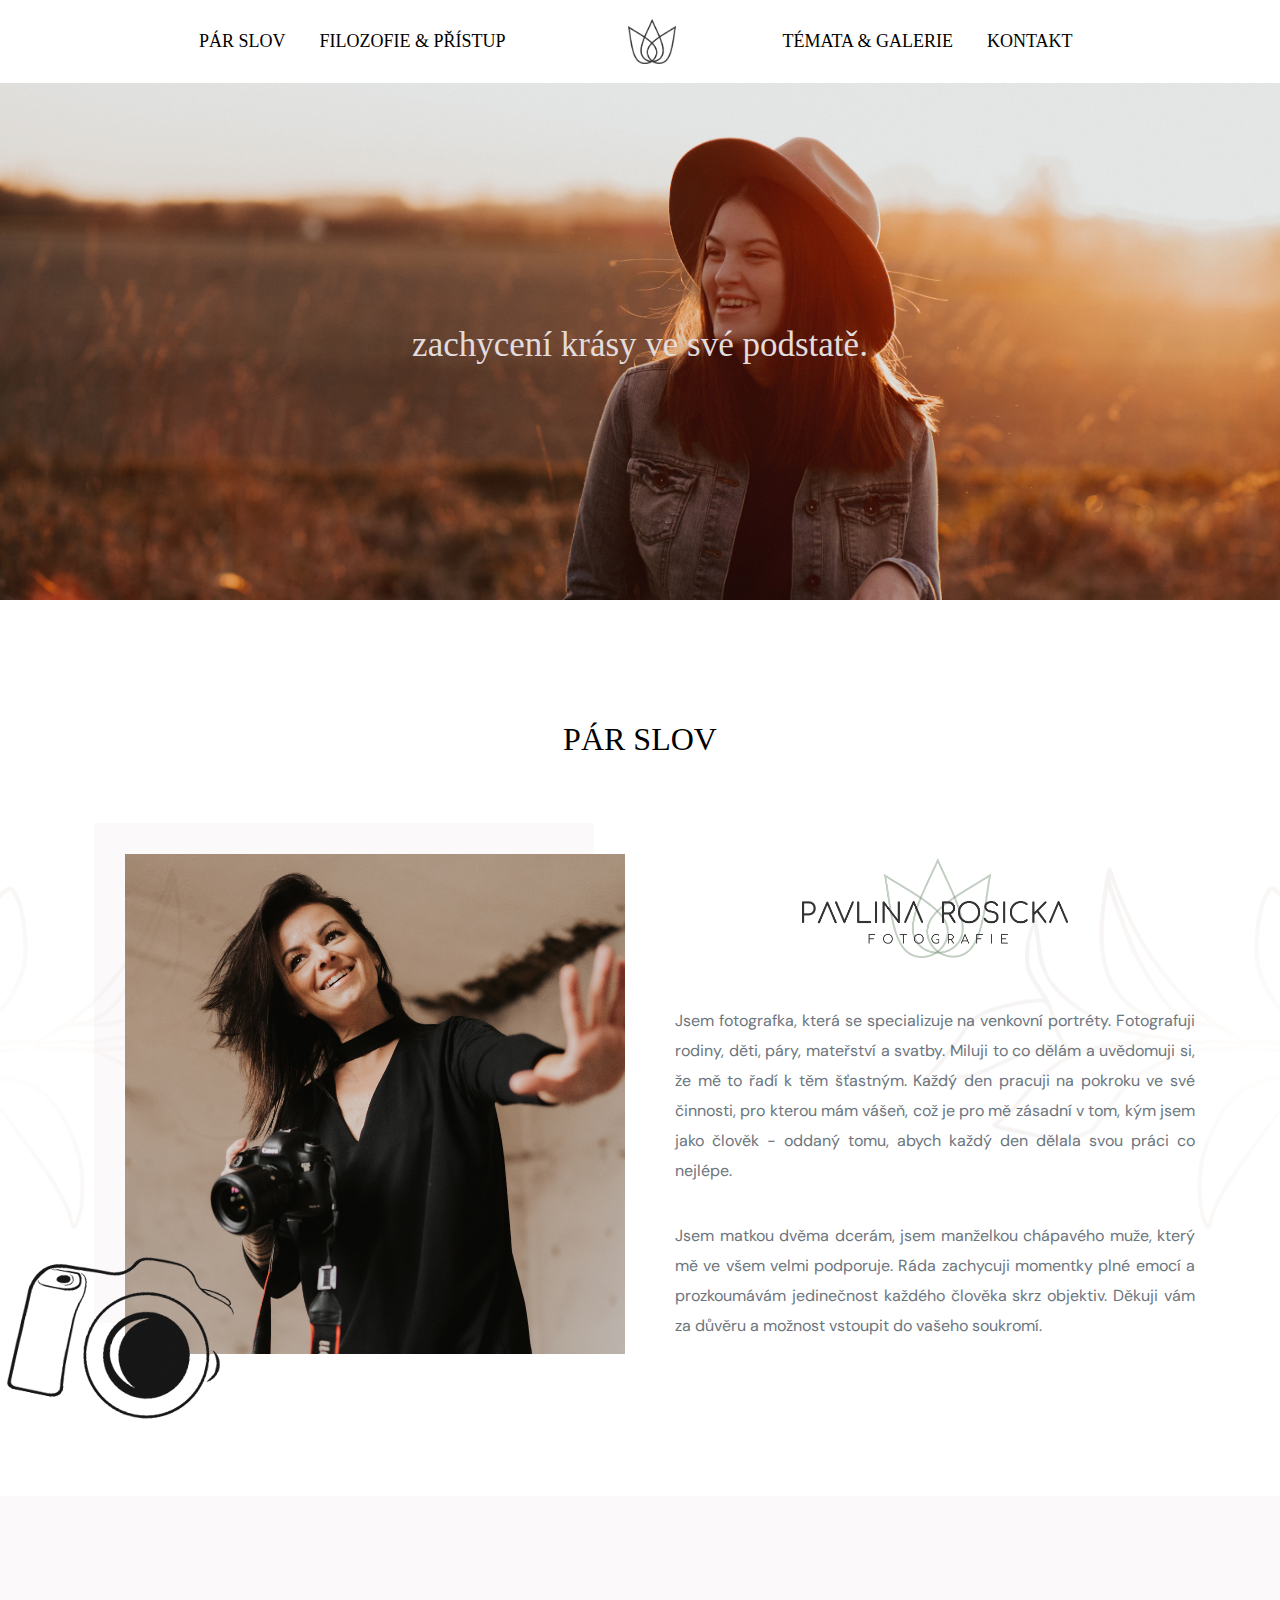
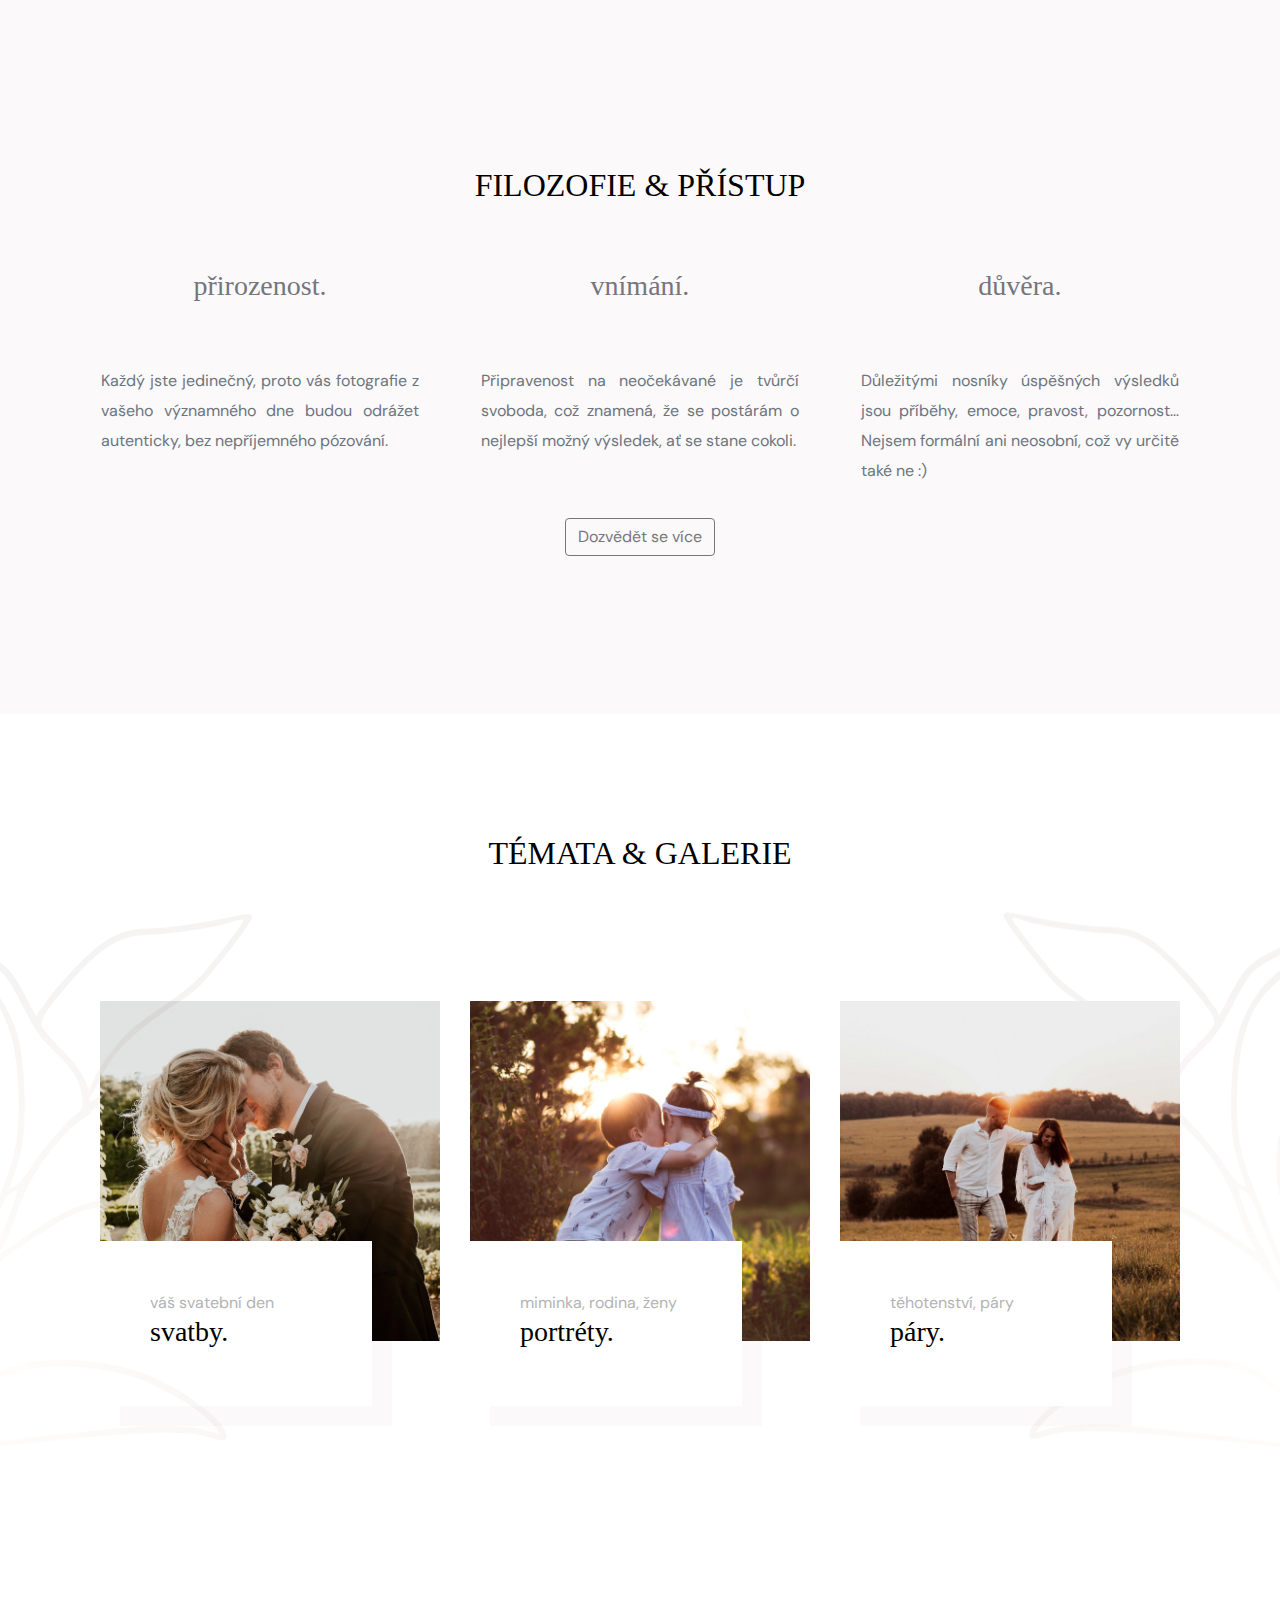
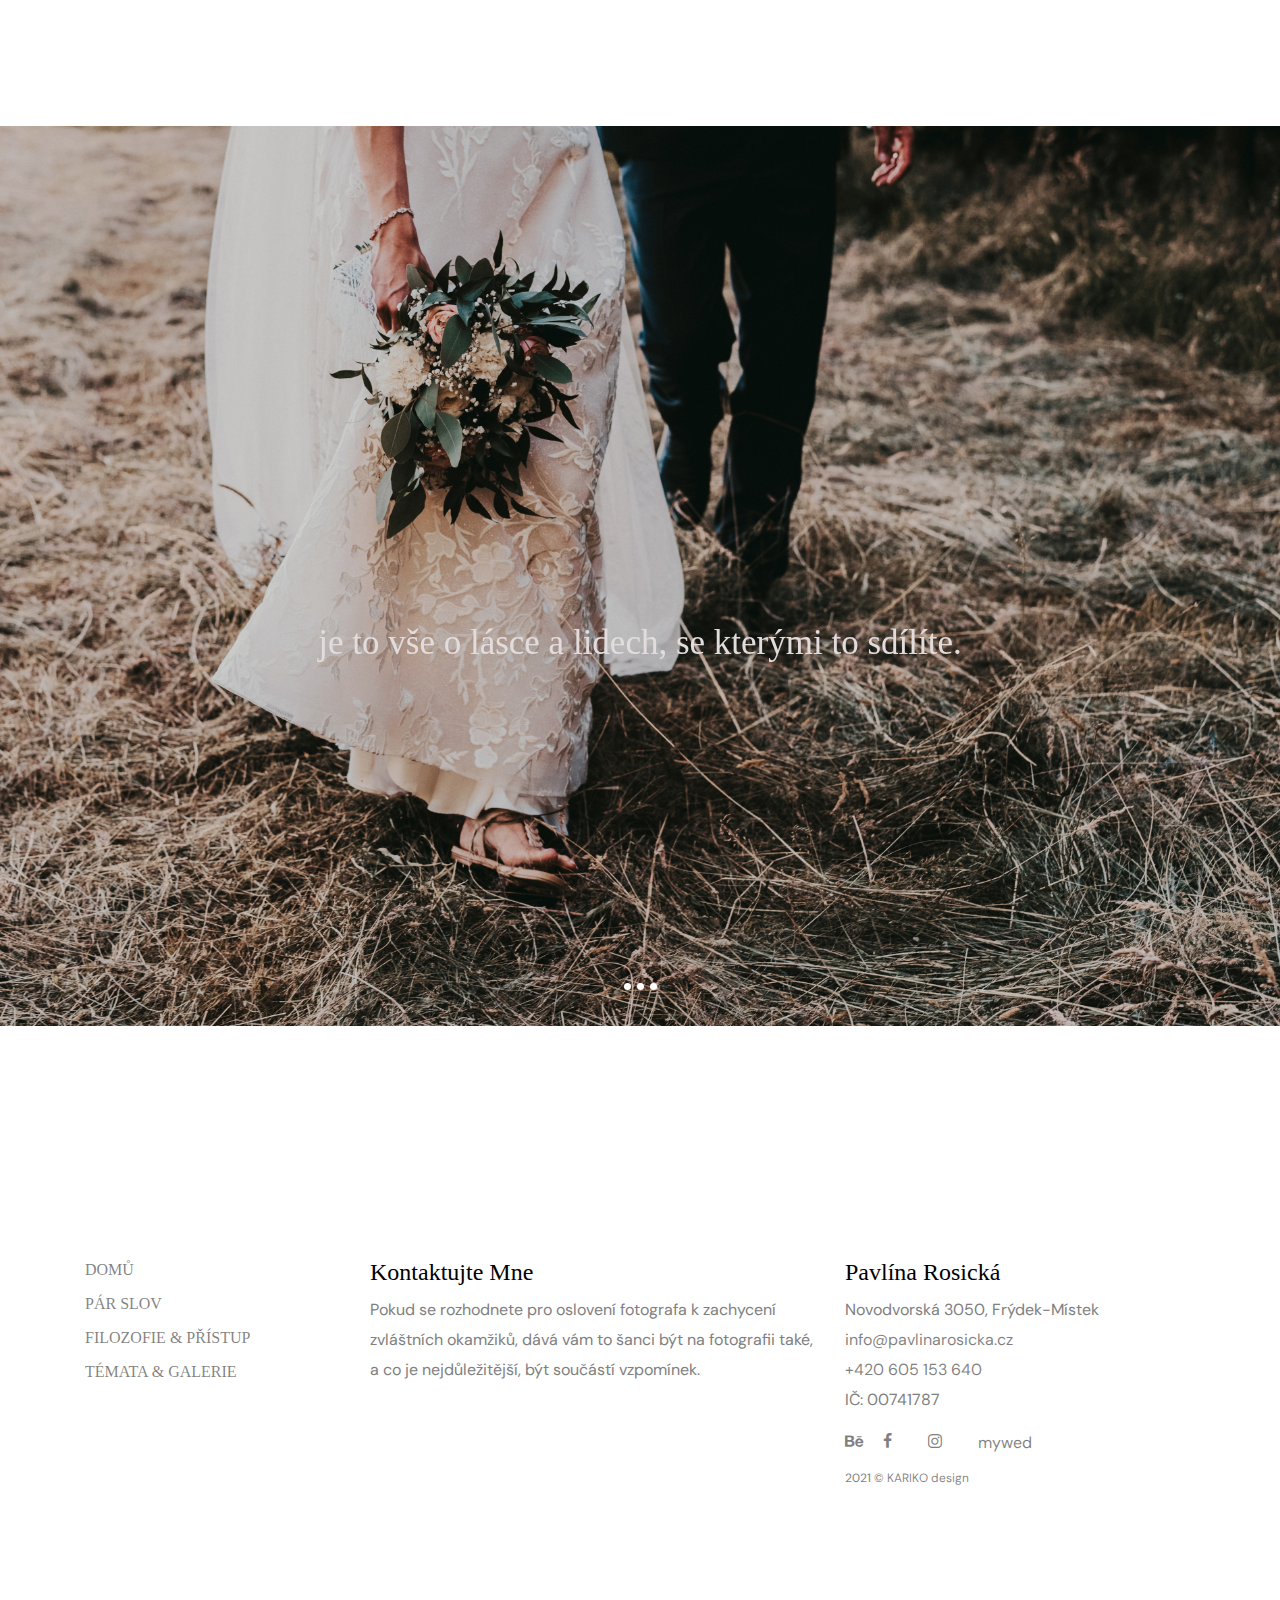
==== commit a7948b4e: "kontakt correct" ====
--- a/index.html
+++ b/index.html
@@ -464,8 +464,10 @@
 
             <div class="col-md-4">
               <h4>Pavlína Rosická</h4>
-              <p>Novodvorská 3050, Frýdek-Místek<br> info@pavlinarosicka.cz <br><a style="text-decoration:none"
-                  href="tel:++420605153640">+420 605 153 640</a><br>IČ: 00741787 <br>
+              <p>Novodvorská 3050, Frýdek-Místek<br>
+                <a style="text-decoration:none" href="mailto:info@pavlinarosicka.cz">info@pavlinarosicka.cz</a><br>
+                <a style="text-decoration:none"
+                  href="tel:++420605153640">+420 605 153 640</a><br>IČ: 00741787<br>
               </p>
               <a style="text-decoration:none" href="https://www.behance.net/pavlnarosicka"
                 class="smoothscroll pl-0 pr-3"><span class="icon-behance"></span></a>
@@ -476,8 +478,8 @@
                 class="pl-3 pr-3"><span class="icon-instagram"></span></a>
               <a style="text-decoration:none" href="https://mywed.com/cs/photographer/1411/"
                 class="pl-3 pr-3"><span>mywed</span></a>
-            </div>
-
+                <br><p style="font-size: 12px;" class="mt-2">2021 &copy; <a style="text-decoration:none" href="http://www.kariko.cz/" target="_blank">KARIKO design</a></p>
+            </div>
 
           </div>
         </div>
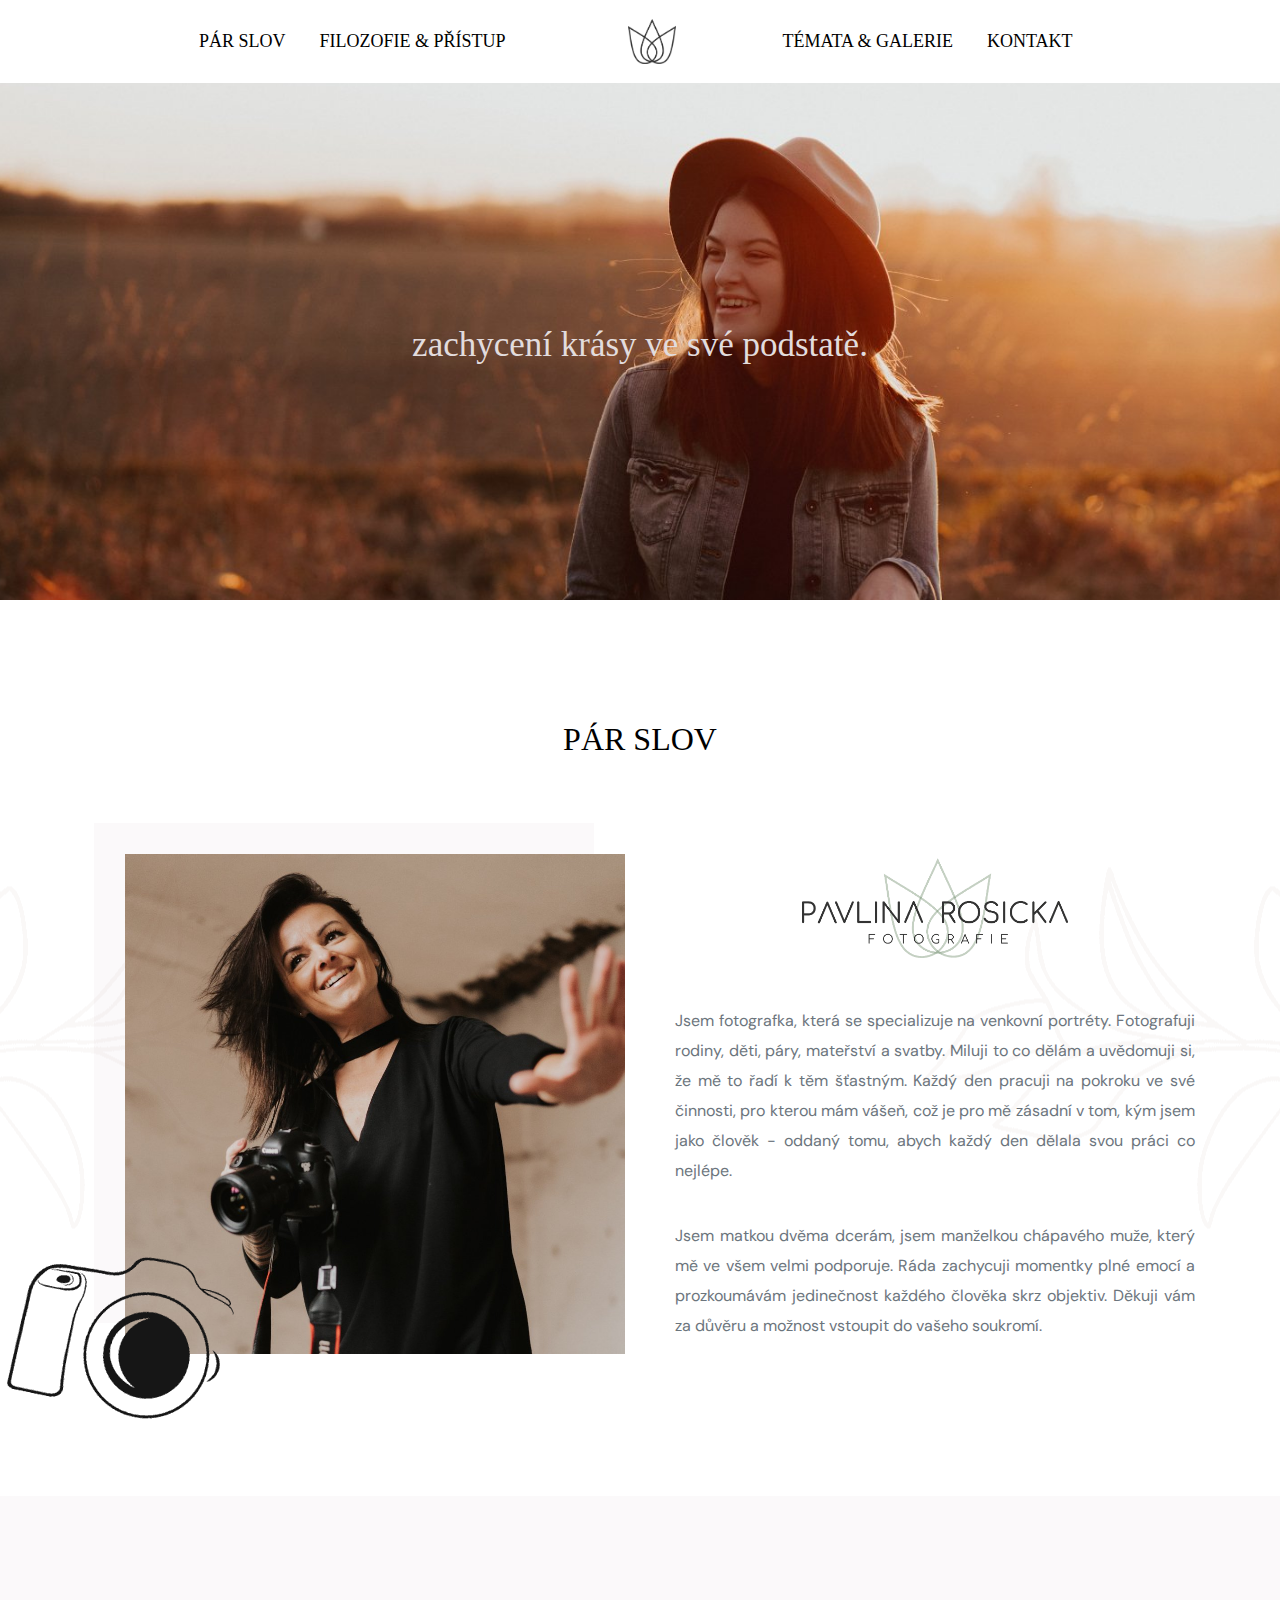
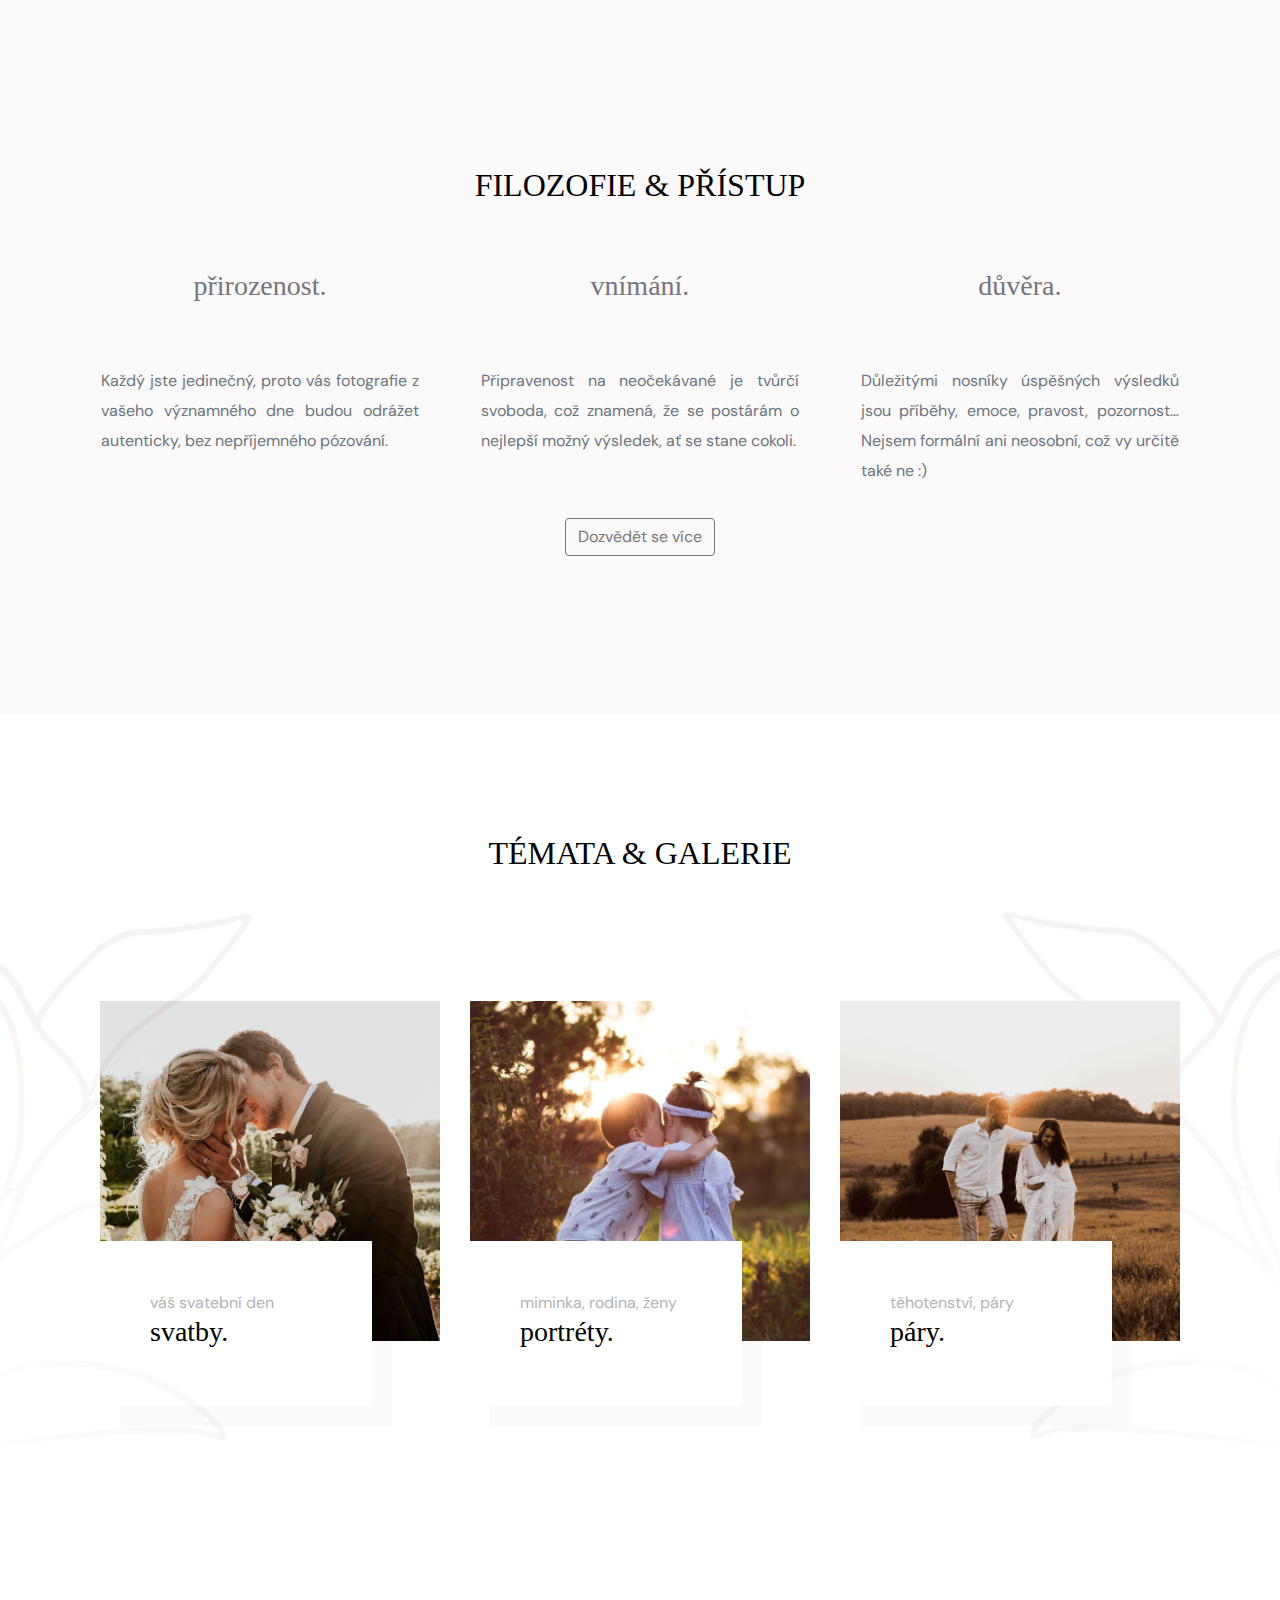
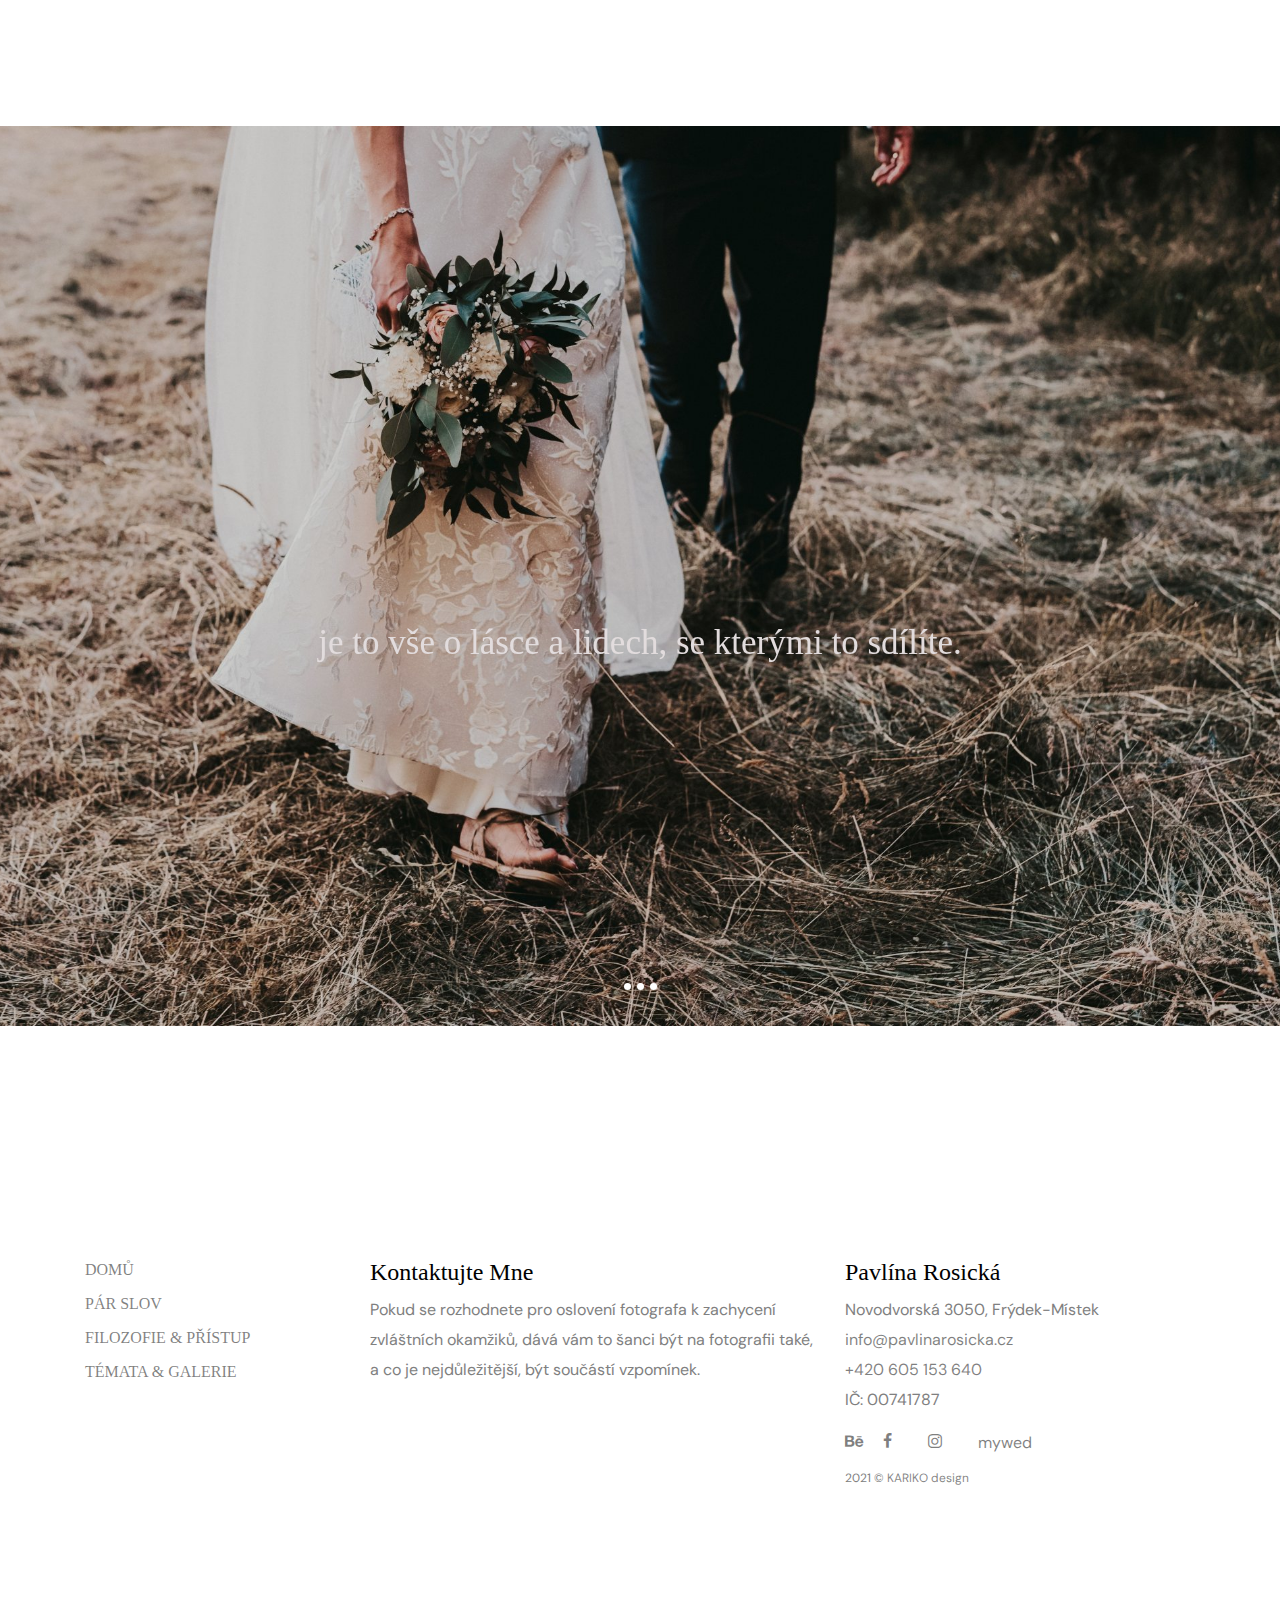
==== commit c8c324c3: "Google Analytics" ====
--- a/index.html
+++ b/index.html
@@ -20,6 +20,17 @@
   <link rel="stylesheet" href="css/bootstrap.min.css">
   <link rel="stylesheet" href="css/owl.carousel.min.css">
   <link rel="stylesheet" href="fonts/flaticon/font/flaticon.css">
+
+  <!-- Global site tag (gtag.js) - Google Analytics -->
+<script async src="https://www.googletagmanager.com/gtag/js?id=G-H4G1NY7C4C"></script>
+<script>
+  window.dataLayer = window.dataLayer || [];
+  function gtag(){dataLayer.push(arguments);}
+  gtag('js', new Date());
+
+  gtag('config', 'G-H4G1NY7C4C');
+</script>
+
 </head>
 
 <!-- Body Start-->
